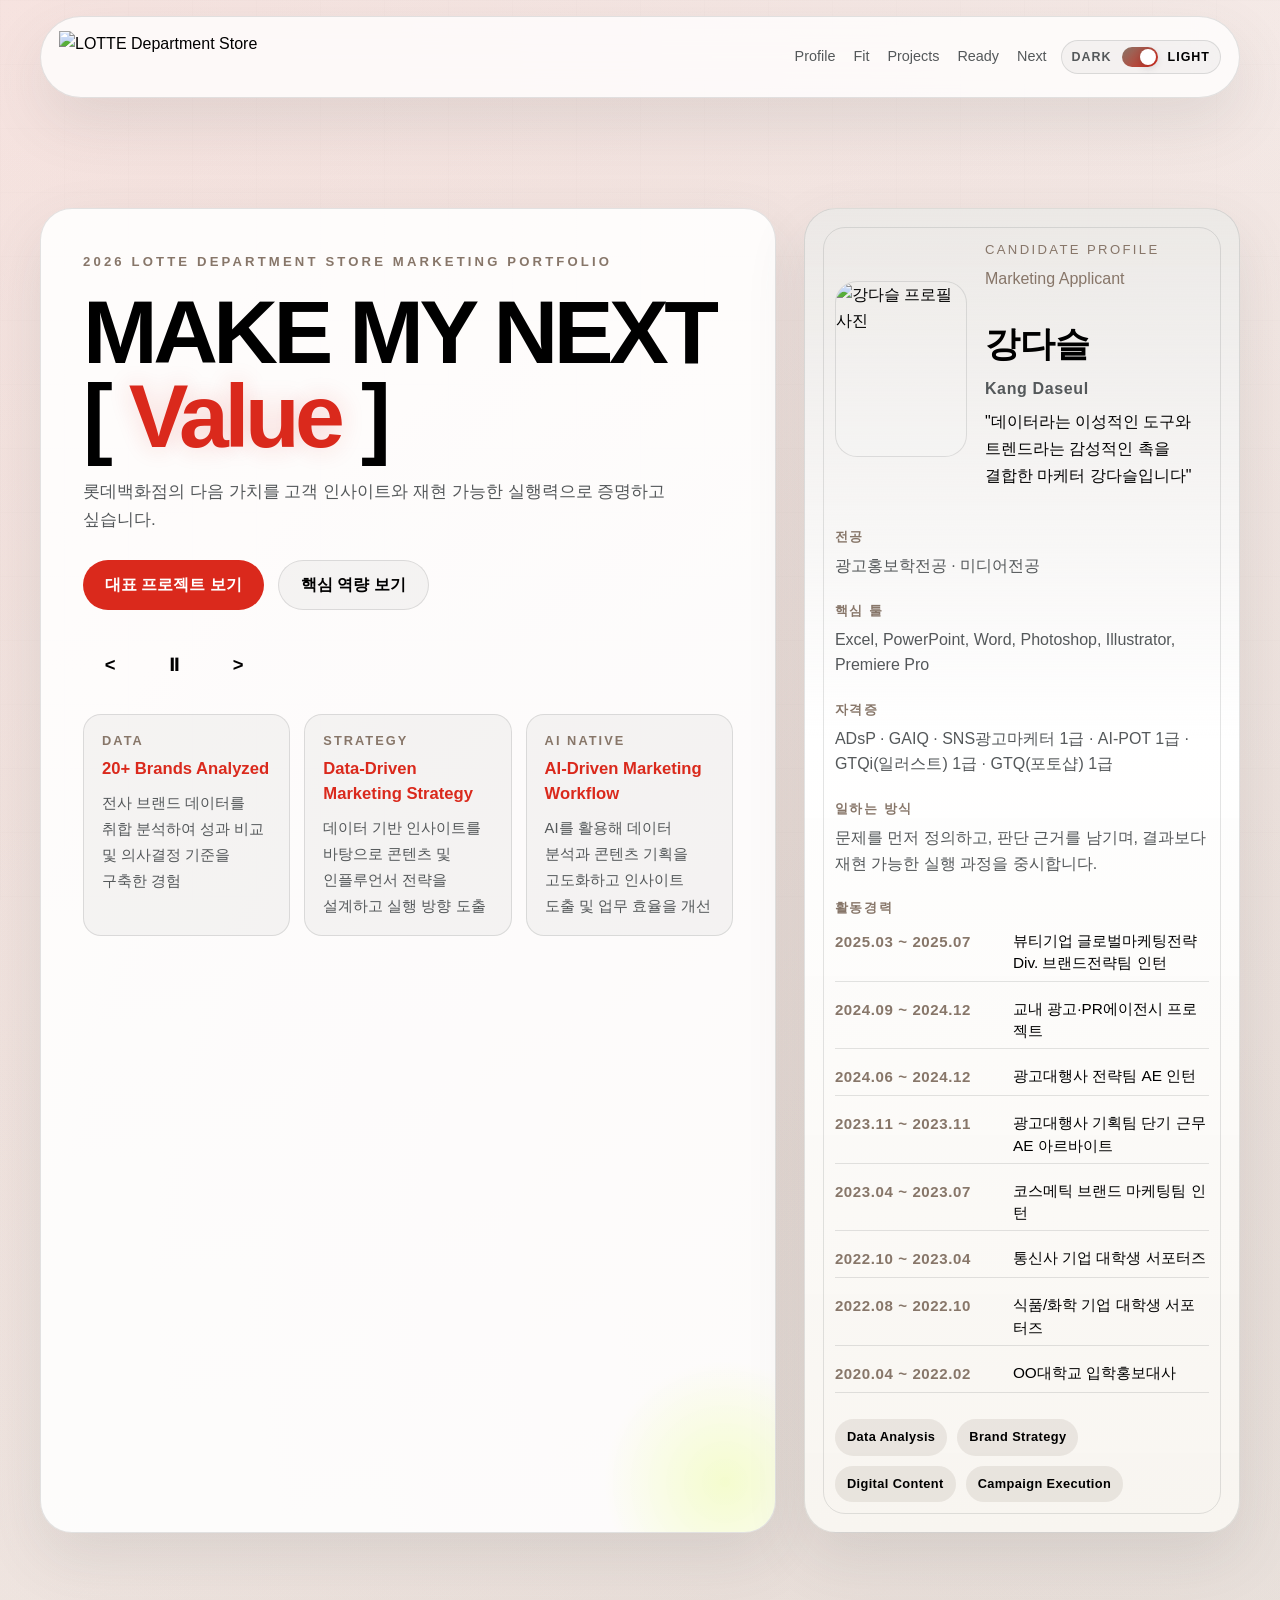
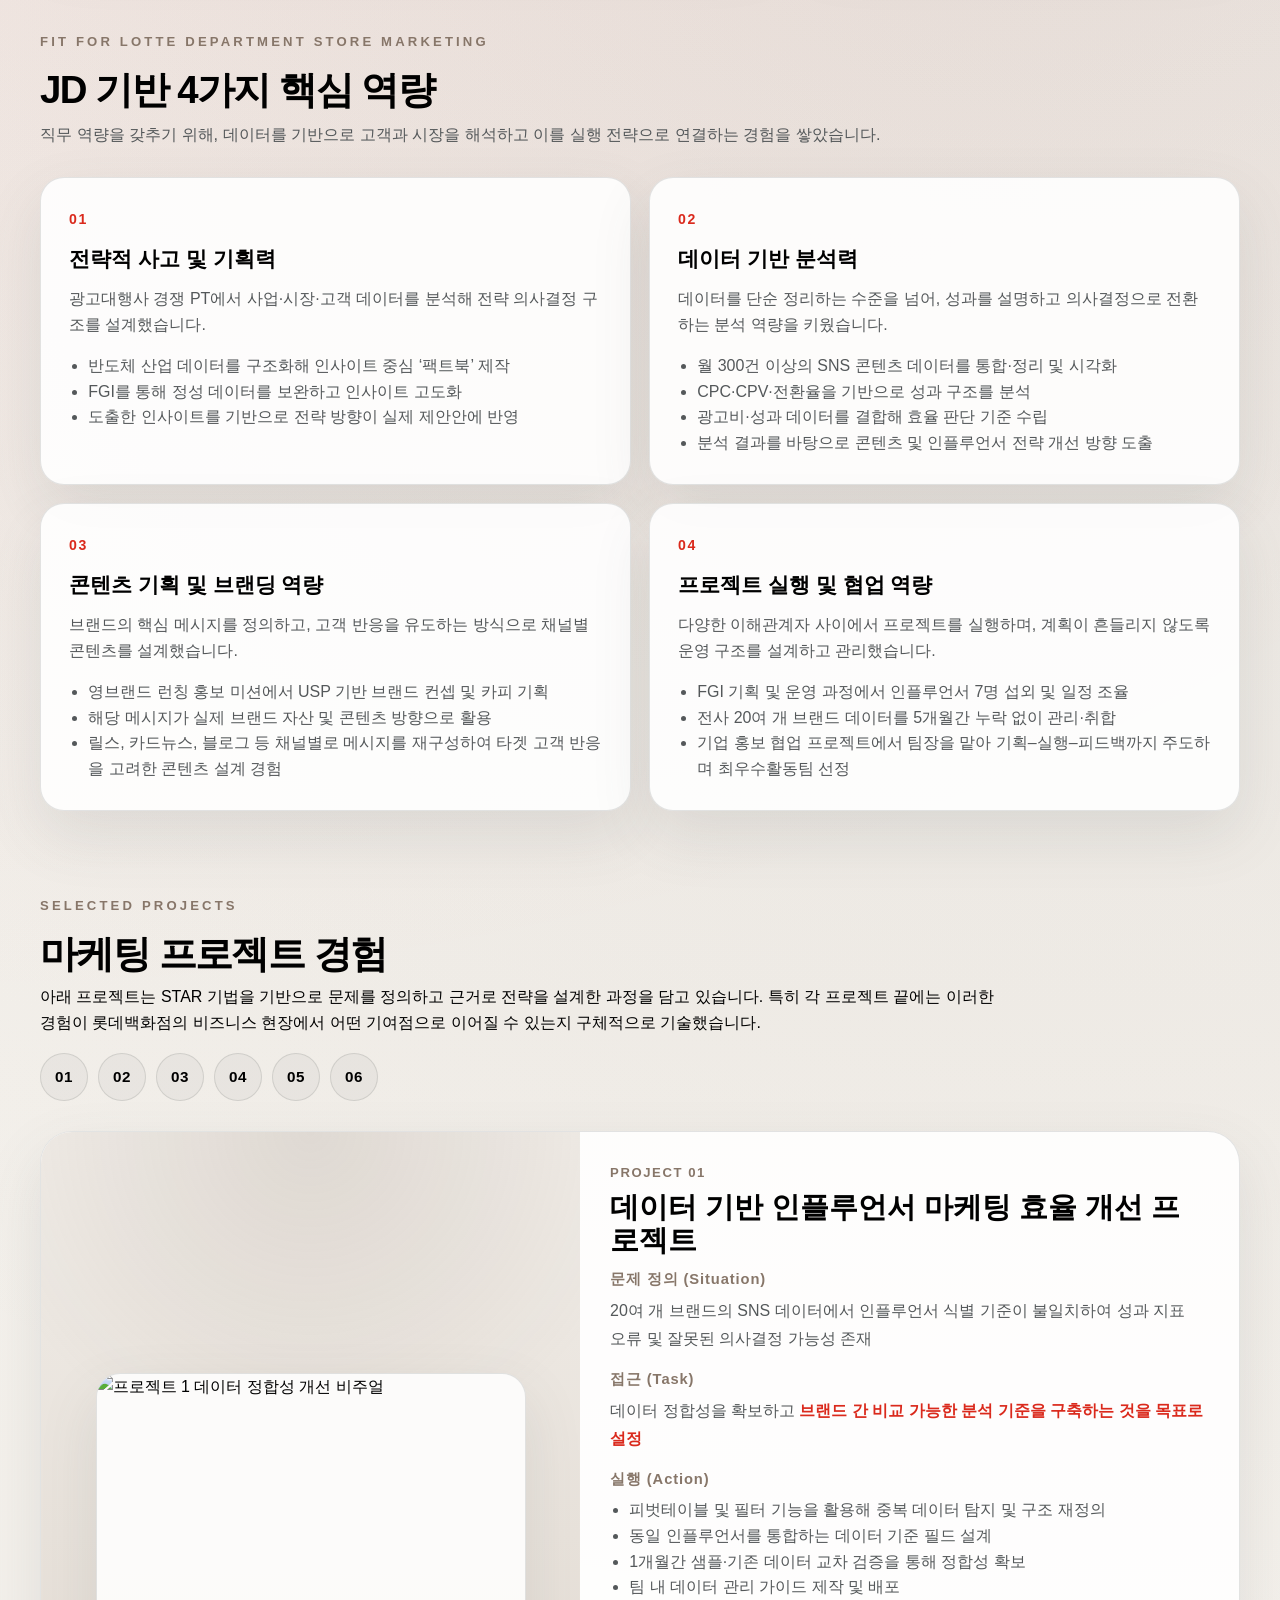
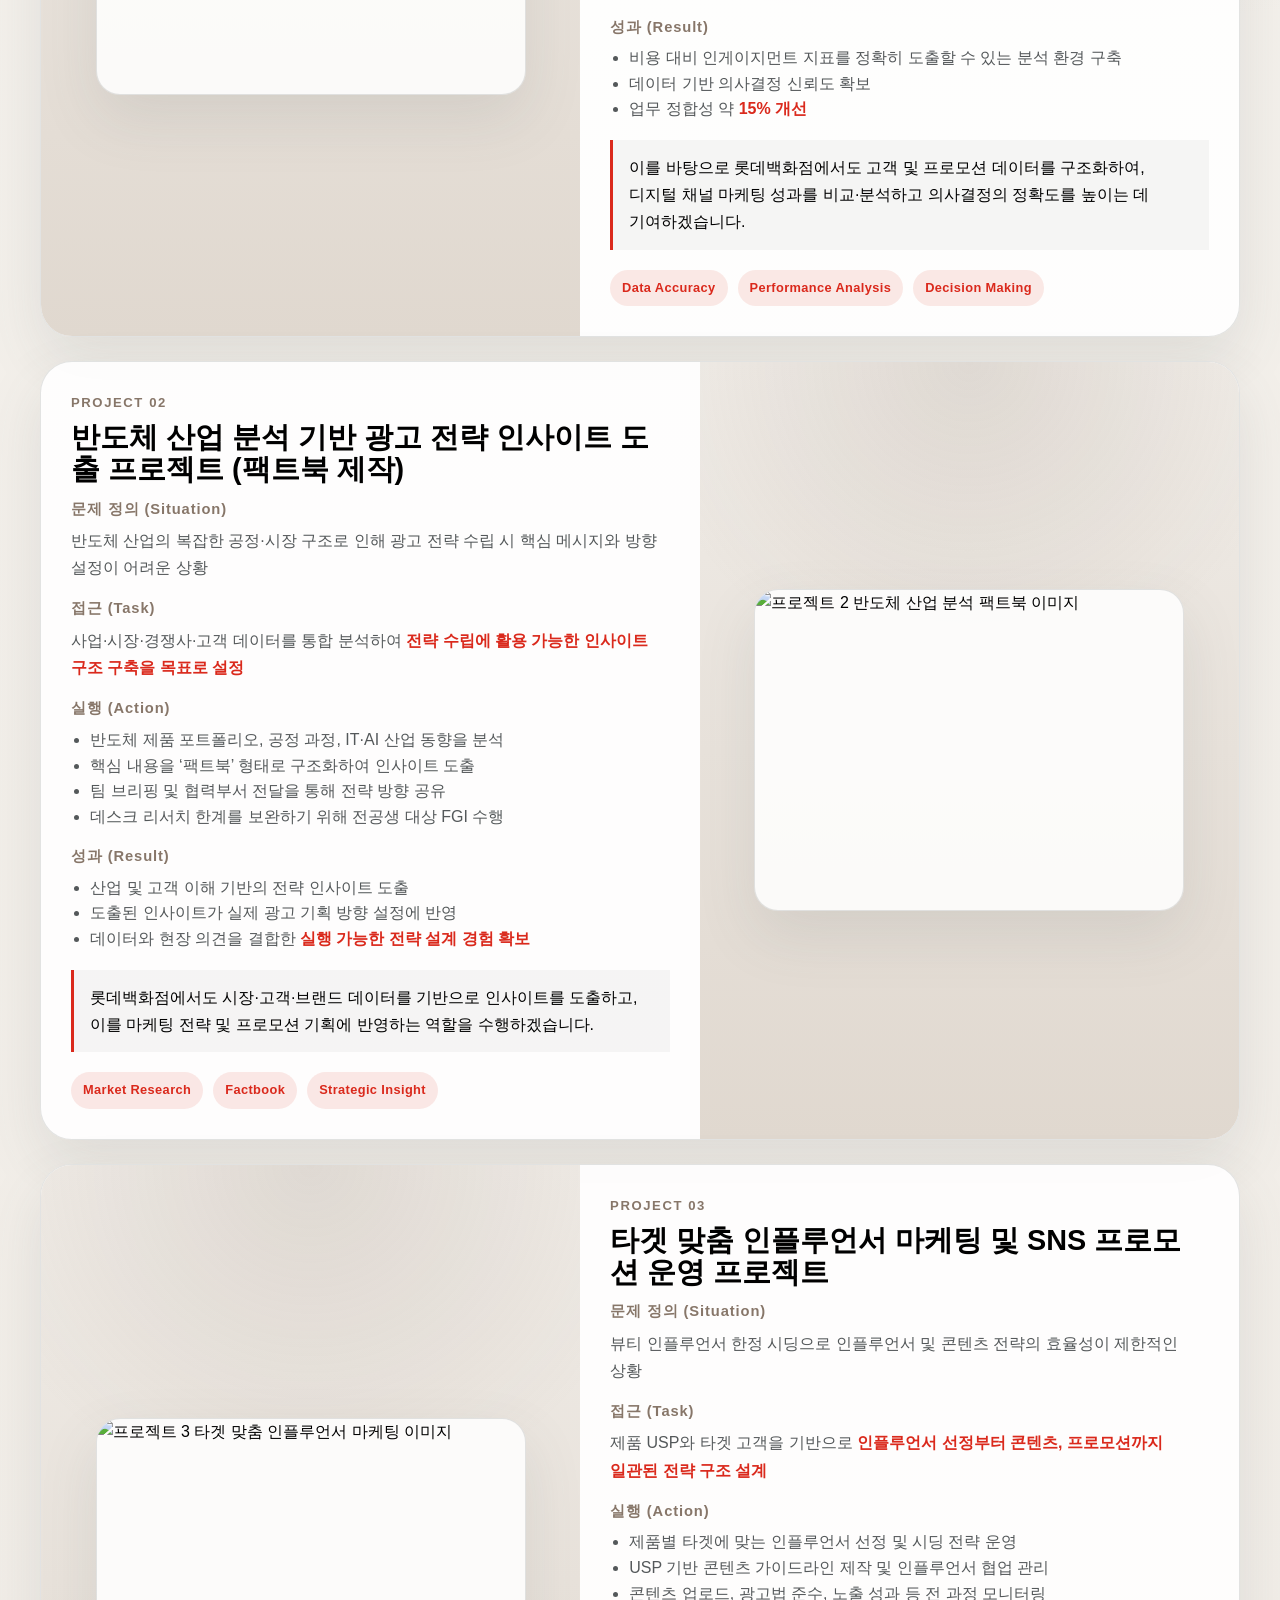
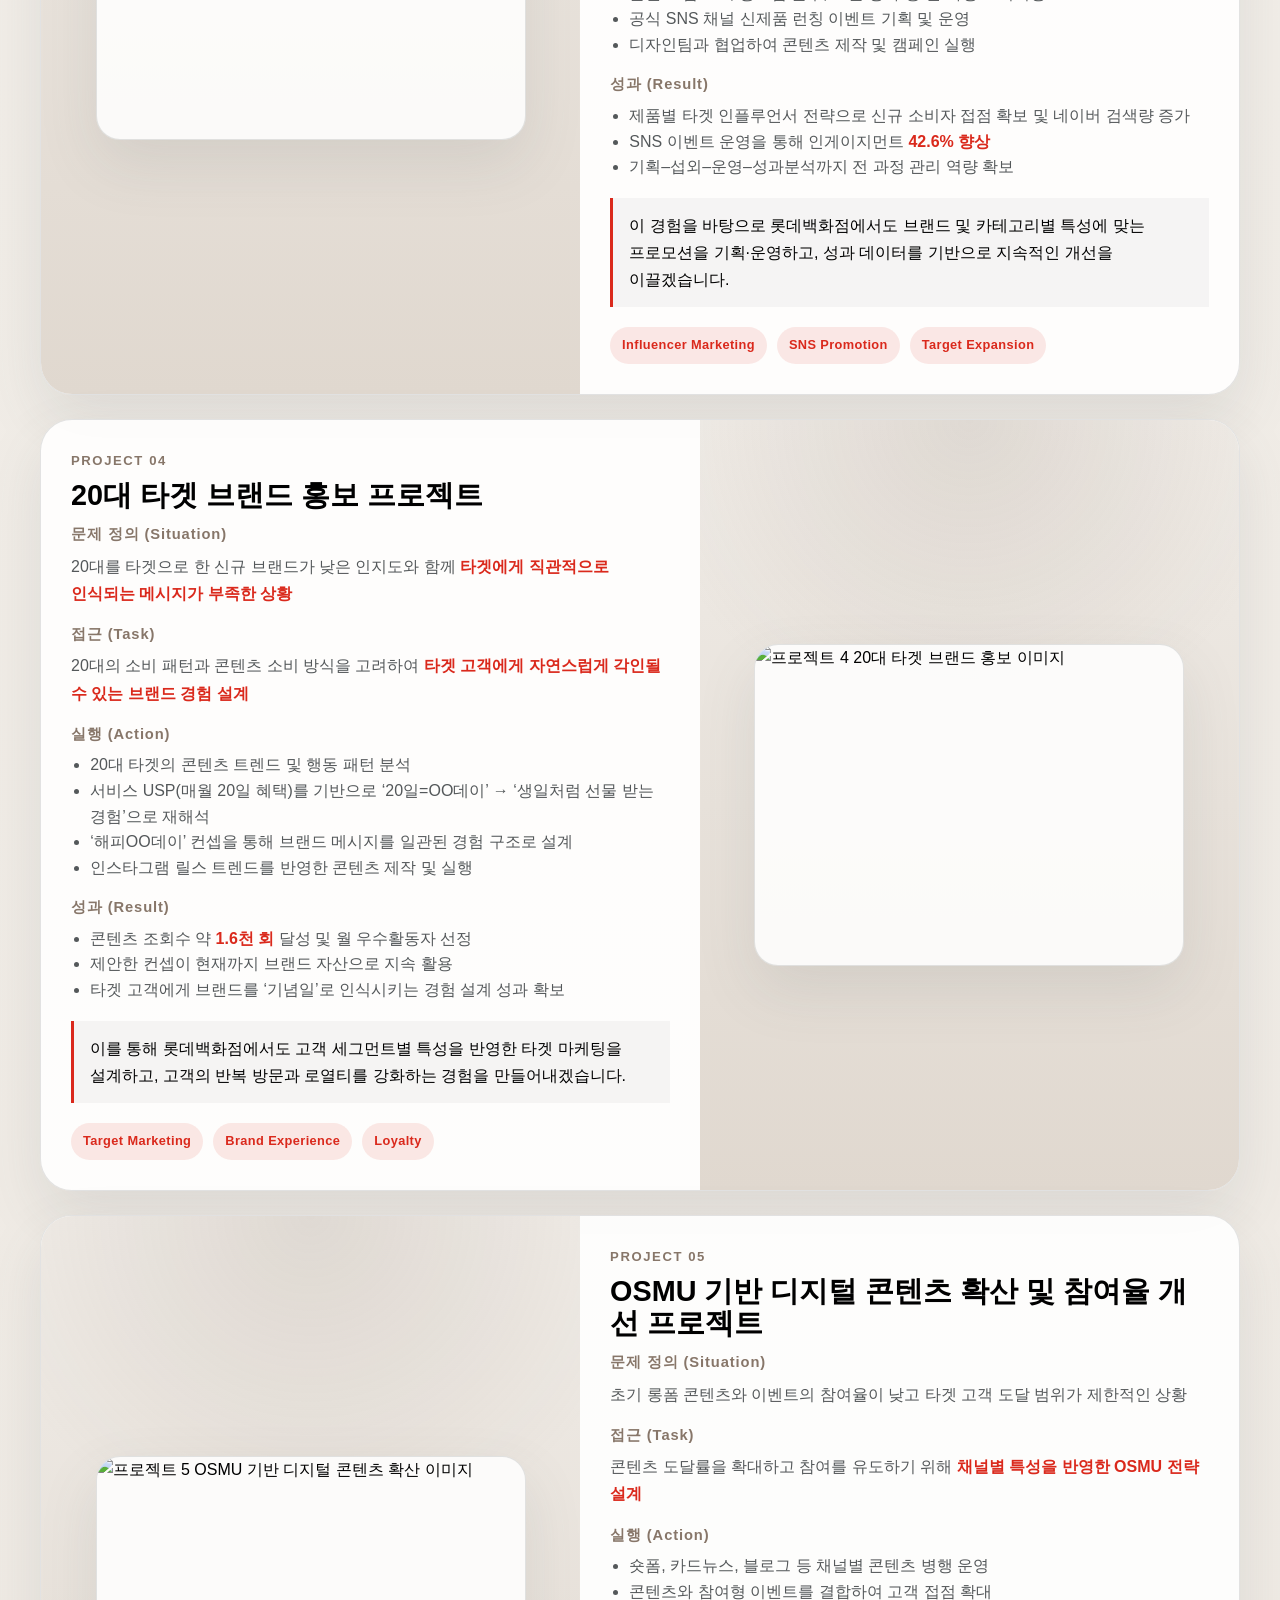
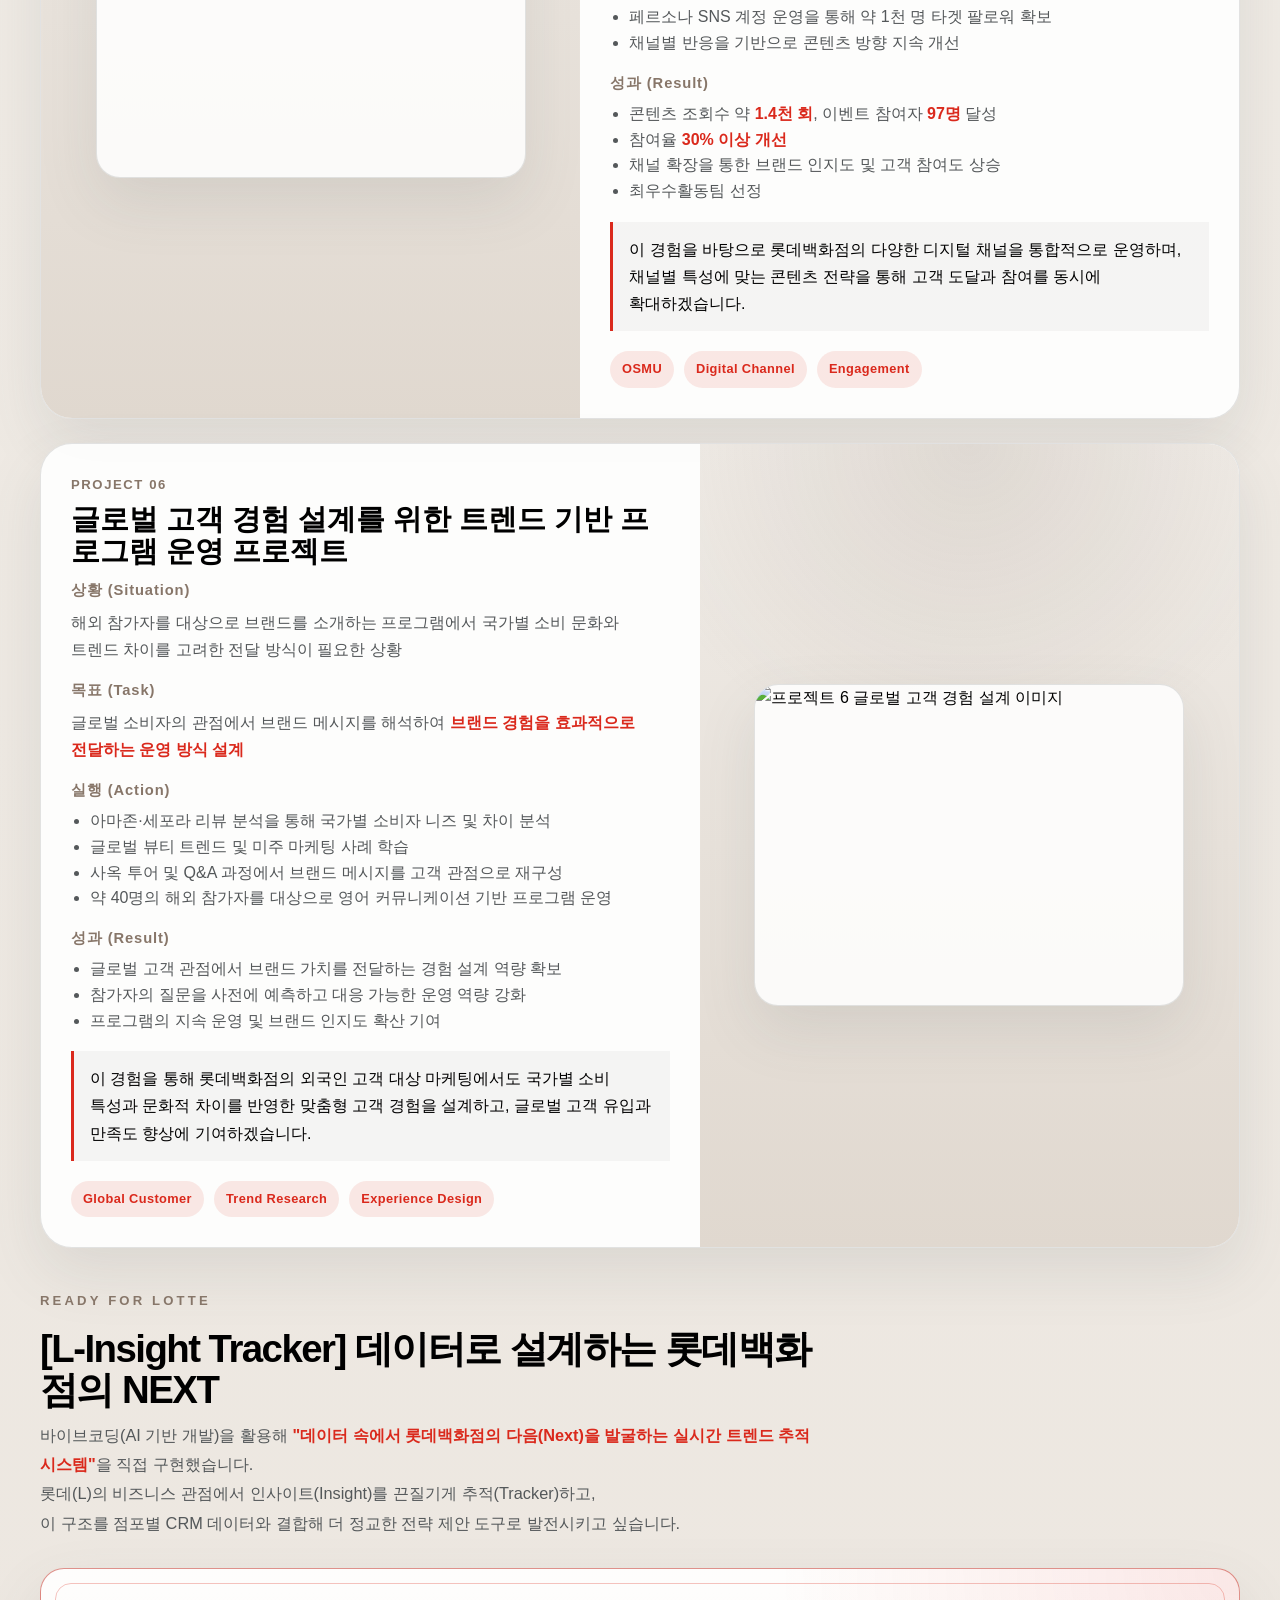
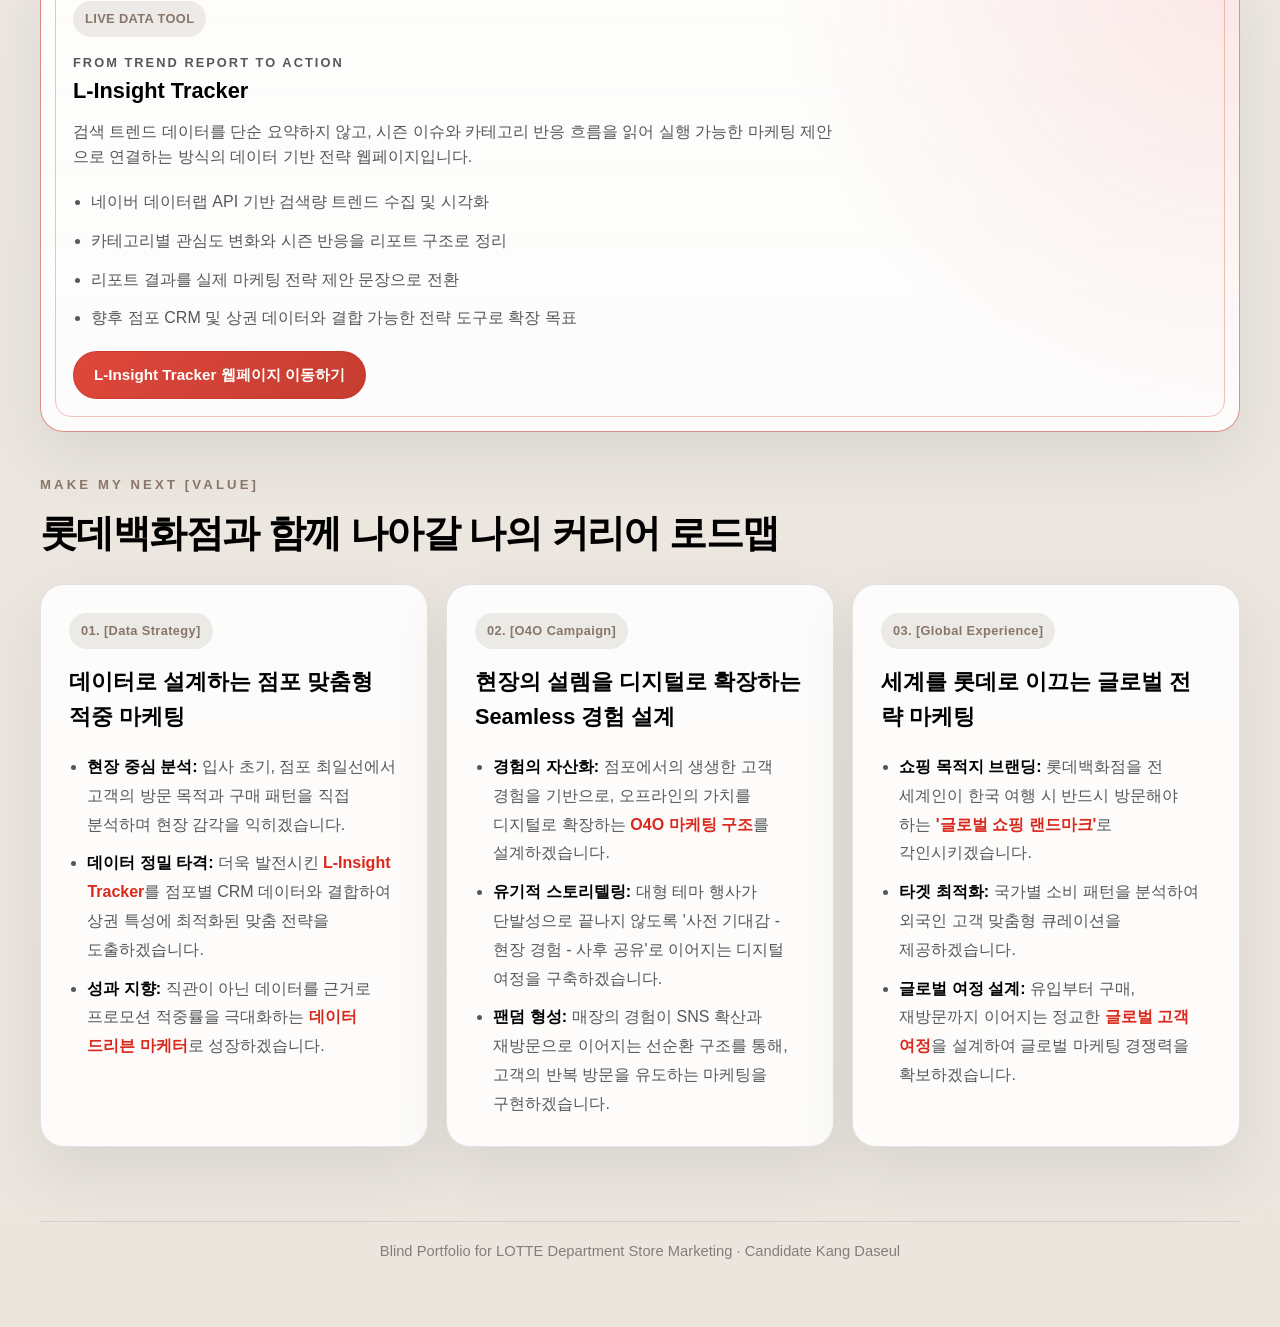
==== index.html @ 0a466628 "Add files via upload" ====
<!DOCTYPE html>
<html lang="ko">
<head>
  <meta charset="UTF-8">
  <meta name="viewport" content="width=device-width, initial-scale=1.0">
  <meta
    name="description"
    content="롯데백화점 2026 상반기 마케팅 직무 지원자 강다슬의 블라인드 포트폴리오 웹사이트"
  >
  <title>강다슬 | LOTTE Department Store Marketing Portfolio</title>
  <link rel="stylesheet" href="./styles.css">
</head>
<body>
  <div class="page-shell" id="top">
    <header class="site-header">
      <a class="brand" href="#top" aria-label="맨 위로 이동">
        <img class="brand-logo" src="./assets/lotte-logo.png" alt="LOTTE Department Store">
      </a>
      <div class="header-tools">
        <nav class="site-nav" aria-label="주요 섹션">
          <a href="#profile">Profile</a>
          <a href="#fit">Fit</a>
          <a href="#projects">Projects</a>
          <a href="#tracker">Ready</a>
          <a href="#next">Next</a>
        </nav>
        <button
          class="theme-toggle"
          id="themeToggle"
          type="button"
          aria-label="라이트 모드로 전환"
          aria-pressed="false"
        >
          <span class="theme-toggle-track">
            <span class="theme-toggle-label theme-toggle-label-dark">Dark</span>
            <span class="theme-toggle-thumb" aria-hidden="true"></span>
            <span class="theme-toggle-label theme-toggle-label-light">Light</span>
          </span>
        </button>
      </div>
    </header>

    <main>
      <section class="hero section">
        <div class="hero-copy" data-reveal="up">
          <p class="eyebrow">2026 LOTTE DEPARTMENT STORE MARKETING PORTFOLIO</p>
          <h1>
            MAKE MY NEXT
            <span class="hero-bracket">[</span>
            <span class="hero-word" id="heroWord">Insight</span>
            <span class="hero-bracket">]</span>
          </h1>
          <p class="hero-subtitle" id="heroSubtitle">
            특정 고객의 반응을 바꾸기 위해 문제를 정의하고, 근거를 모아 전략과 실행으로 연결해온 마케터 강다슬입니다.
          </p>
          <div class="hero-actions">
            <a class="button button-primary" href="#projects">대표 프로젝트 보기</a>
            <a class="button button-secondary" href="#fit">핵심 역량 보기</a>
          </div>
          <div class="hero-controls" aria-label="메인 키워드 컨트롤">
            <button class="hero-control" id="heroPrev" type="button" aria-label="이전 키워드 보기">&lt;</button>
            <button class="hero-control" id="heroPause" type="button" aria-label="자동 넘김 멈추기" aria-pressed="false">⏸</button>
            <button class="hero-control" id="heroNext" type="button" aria-label="다음 키워드 보기">&gt;</button>
          </div>
          <div class="metric-strip">
            <article class="metric-card">
              <p class="metric-kicker">DATA</p>
              <strong>20+ Brands Analyzed</strong>
              <span>전사 브랜드 데이터를 취합 분석하여 성과 비교 및 의사결정 기준을 구축한 경험</span>
            </article>
            <article class="metric-card">
              <p class="metric-kicker">STRATEGY</p>
              <strong>Data-Driven Marketing Strategy</strong>
              <span>데이터 기반 인사이트를 바탕으로 콘텐츠 및 인플루언서 전략을 설계하고 실행 방향 도출</span>
            </article>
            <article class="metric-card">
              <p class="metric-kicker">AI NATIVE</p>
              <strong>AI-Driven Marketing Workflow</strong>
              <span>AI를 활용해 데이터 분석과 콘텐츠 기획을 고도화하고 인사이트 도출 및 업무 효율을 개선</span>
            </article>
          </div>
        </div>

        <aside class="profile-panel" id="profile" data-reveal="left">
          <div class="profile-card">
            <div class="profile-hero">
              <div class="profile-avatar">
                <img src="./assets/profile/profile-photo.jpg" alt="강다슬 프로필 사진">
              </div>
              <div class="profile-intro">
                <p class="profile-label">Candidate Profile</p>
                <p class="profile-role">Marketing Applicant</p>
                <h2>강다슬</h2>
                <p class="profile-name-en">Kang Daseul</p>
                <p class="profile-greeting">"데이터라는 이성적인 도구와 트렌드라는 감성적인 촉을 결합한 마케터 강다슬입니다"</p>
              </div>
            </div>

            <div class="profile-block">
              <span class="profile-key">전공</span>
              <p>광고홍보학전공 · 미디어전공</p>
            </div>

            <div class="profile-block">
              <span class="profile-key">핵심 툴</span>
              <p>Excel, PowerPoint, Word, Photoshop, Illustrator, Premiere Pro</p>
            </div>

            <div class="profile-block">
              <span class="profile-key">자격증</span>
              <p>ADsP · GAIQ · SNS광고마케터 1급 · AI-POT 1급 · GTQi(일러스트) 1급 · GTQ(포토샵) 1급</p>
            </div>

            <div class="profile-block">
              <span class="profile-key">일하는 방식</span>
              <p>문제를 먼저 정의하고, 판단 근거를 남기며, 결과보다 재현 가능한 실행 과정을 중시합니다.</p>
            </div>

            <div class="profile-block">
              <span class="profile-key">활동경력</span>
              <div class="profile-timeline">
                <article class="profile-timeline-item">
                  <span class="profile-timeline-date">2025.03 ~ 2025.07</span>
                  <p>뷰티기업 글로벌마케팅전략 Div. 브랜드전략팀 인턴</p>
                </article>
                <article class="profile-timeline-item">
                  <span class="profile-timeline-date">2024.09 ~ 2024.12</span>
                  <p>교내 광고·PR에이전시 프로젝트</p>
                </article>
                <article class="profile-timeline-item">
                  <span class="profile-timeline-date">2024.06 ~ 2024.12</span>
                  <p>광고대행사 전략팀 AE 인턴</p>
                </article>
                <article class="profile-timeline-item">
                  <span class="profile-timeline-date">2023.11 ~ 2023.11</span>
                  <p>광고대행사 기획팀 단기 근무 AE 아르바이트</p>
                </article>
                <article class="profile-timeline-item">
                  <span class="profile-timeline-date">2023.04 ~ 2023.07</span>
                  <p>코스메틱 브랜드 마케팅팀 인턴</p>
                </article>
                <article class="profile-timeline-item">
                  <span class="profile-timeline-date">2022.10 ~ 2023.04</span>
                  <p>통신사 기업 대학생 서포터즈</p>
                </article>
                <article class="profile-timeline-item">
                  <span class="profile-timeline-date">2022.08 ~ 2022.10</span>
                  <p>식품/화학 기업 대학생 서포터즈</p>
                </article>
                <article class="profile-timeline-item">
                  <span class="profile-timeline-date">2020.04 ~ 2022.02</span>
                  <p>OO대학교 입학홍보대사</p>
                </article>
              </div>
            </div>

            <div class="profile-stack">
              <span>Data Analysis</span>
              <span>Brand Strategy</span>
              <span>Digital Content</span>
              <span>Campaign Execution</span>
            </div>
          </div>
        </aside>
      </section>

      <section class="section section-fit" id="fit">
        <div class="section-heading" data-reveal="up">
          <p class="eyebrow">FIT FOR LOTTE DEPARTMENT STORE MARKETING</p>
          <h2>JD 기반 4가지 핵심 역량</h2>
          <p>
            직무 역량을 갖추기 위해, 데이터를 기반으로 고객과 시장을 해석하고 이를 실행 전략으로 연결하는
            경험을 쌓았습니다.
          </p>
        </div>

        <div class="fit-grid">
          <article class="fit-card" data-reveal="up">
            <span class="fit-index">01</span>
            <h3>전략적 사고 및 기획력</h3>
            <p>
              광고대행사 경쟁 PT에서 사업·시장·고객 데이터를 분석해 전략 의사결정 구조를 설계했습니다.
            </p>
            <ul>
              <li>반도체 산업 데이터를 구조화해 인사이트 중심 ‘팩트북’ 제작</li>
              <li>FGI를 통해 정성 데이터를 보완하고 인사이트 고도화</li>
              <li>도출한 인사이트를 기반으로 전략 방향이 실제 제안안에 반영</li>
            </ul>
          </article>

          <article class="fit-card" data-reveal="up">
            <span class="fit-index">02</span>
            <h3>데이터 기반 분석력</h3>
            <p>
              데이터를 단순 정리하는 수준을 넘어, 성과를 설명하고 의사결정으로 전환하는 분석 역량을 키웠습니다.
            </p>
            <ul>
              <li>월 300건 이상의 SNS 콘텐츠 데이터를 통합·정리 및 시각화</li>
              <li>CPC·CPV·전환율을 기반으로 성과 구조를 분석</li>
              <li>광고비·성과 데이터를 결합해 효율 판단 기준 수립</li>
              <li>분석 결과를 바탕으로 콘텐츠 및 인플루언서 전략 개선 방향 도출</li>
            </ul>
          </article>

          <article class="fit-card" data-reveal="up">
            <span class="fit-index">03</span>
            <h3>콘텐츠 기획 및 브랜딩 역량</h3>
            <p>
              브랜드의 핵심 메시지를 정의하고, 고객 반응을 유도하는 방식으로 채널별 콘텐츠를 설계했습니다.
            </p>
            <ul>
              <li>영브랜드 런칭 홍보 미션에서 USP 기반 브랜드 컨셉 및 카피 기획</li>
              <li>해당 메시지가 실제 브랜드 자산 및 콘텐츠 방향으로 활용</li>
              <li>릴스, 카드뉴스, 블로그 등 채널별로 메시지를 재구성하여 타겟 고객 반응을 고려한 콘텐츠 설계 경험</li>
            </ul>
          </article>

          <article class="fit-card" data-reveal="up">
            <span class="fit-index">04</span>
            <h3>프로젝트 실행 및 협업 역량</h3>
            <p>
              다양한 이해관계자 사이에서 프로젝트를 실행하며, 계획이 흔들리지 않도록 운영 구조를 설계하고 관리했습니다.
            </p>
            <ul>
              <li>FGI 기획 및 운영 과정에서 인플루언서 7명 섭외 및 일정 조율</li>
              <li>전사 20여 개 브랜드 데이터를 5개월간 누락 없이 관리·취합</li>
              <li>기업 홍보 협업 프로젝트에서 팀장을 맡아 기획–실행–피드백까지 주도하며 최우수활동팀 선정</li>
            </ul>
          </article>
        </div>
      </section>

      <section class="section section-projects" id="projects">
        <div class="section-heading" data-reveal="up">
          <p class="eyebrow">SELECTED PROJECTS</p>
          <h2>마케팅 프로젝트 경험</h2>
          <p>
            아래 프로젝트는 STAR 기법을 기반으로 문제를 정의하고 근거로 전략을 설계한 과정을 담고 있습니다.
            특히 각 프로젝트 끝에는 이러한 경험이 롯데백화점의 비즈니스 현장에서 어떤 기여점으로 이어질 수 있는지 구체적으로 기술했습니다.
          </p>
          <div class="project-jump" aria-label="프로젝트 바로가기">
            <a href="#project-01">01</a>
            <a href="#project-02">02</a>
            <a href="#project-03">03</a>
            <a href="#project-04">04</a>
            <a href="#project-05">05</a>
            <a href="#project-06">06</a>
          </div>
        </div>

        <div class="project-list">
          <article class="project-card" id="project-01" data-reveal="up">
            <div class="project-visual">
              <div class="project-frame project-frame-image">
                <img class="project-image" src="./assets/projects/project1-dashboard.svg" alt="프로젝트 1 데이터 정합성 개선 비주얼">
              </div>
            </div>
            <div class="project-body">
              <p class="project-meta">PROJECT 01</p>
              <h3>데이터 기반 인플루언서 마케팅 효율 개선 프로젝트</h3>
              <div class="project-block">
                <p class="project-block-title">문제 정의 (Situation)</p>
                <p class="project-block-copy">20여 개 브랜드의 SNS 데이터에서 인플루언서 식별 기준이 불일치하여 성과 지표 오류 및 잘못된 의사결정 가능성 존재</p>
              </div>
              <div class="project-block">
                <p class="project-block-title">접근 (Task)</p>
                <p class="project-block-copy">데이터 정합성을 확보하고 <strong class="project-emphasis">브랜드 간 비교 가능한 분석 기준을 구축하는 것을 목표로 설정</strong></p>
              </div>
              <div class="project-block">
                <p class="project-block-title">실행 (Action)</p>
                <ul class="project-points">
                  <li>피벗테이블 및 필터 기능을 활용해 중복 데이터 탐지 및 구조 재정의</li>
                  <li>동일 인플루언서를 통합하는 데이터 기준 필드 설계</li>
                  <li>1개월간 샘플·기존 데이터 교차 검증을 통해 정합성 확보</li>
                  <li>팀 내 데이터 관리 가이드 제작 및 배포</li>
                </ul>
              </div>
              <div class="project-block">
                <p class="project-block-title">성과 (Result)</p>
                <ul class="project-points">
                  <li>비용 대비 인게이지먼트 지표를 정확히 도출할 수 있는 분석 환경 구축</li>
                  <li>데이터 기반 의사결정 신뢰도 확보</li>
                  <li>업무 정합성 약 <strong class="project-emphasis">15% 개선</strong></li>
                </ul>
              </div>
              <p class="project-fit-note">이를 바탕으로 롯데백화점에서도 고객 및 프로모션 데이터를 구조화하여, 디지털 채널 마케팅 성과를 비교·분석하고 의사결정의 정확도를 높이는 데 기여하겠습니다.</p>
              <div class="project-tags">
                <span>Data Accuracy</span>
                <span>Performance Analysis</span>
                <span>Decision Making</span>
              </div>
            </div>
          </article>

          <article class="project-card project-card-reverse" id="project-02" data-reveal="up">
            <div class="project-visual">
              <div class="project-frame project-frame-image">
                <img class="project-image" src="./assets/projects/project2.jpg" alt="프로젝트 2 반도체 산업 분석 팩트북 이미지">
              </div>
            </div>
            <div class="project-body">
              <p class="project-meta">PROJECT 02</p>
              <h3>반도체 산업 분석 기반 광고 전략 인사이트 도출 프로젝트 (팩트북 제작)</h3>
              <div class="project-block">
                <p class="project-block-title">문제 정의 (Situation)</p>
                <p class="project-block-copy">반도체 산업의 복잡한 공정·시장 구조로 인해 광고 전략 수립 시 핵심 메시지와 방향 설정이 어려운 상황</p>
              </div>
              <div class="project-block">
                <p class="project-block-title">접근 (Task)</p>
                <p class="project-block-copy">사업·시장·경쟁사·고객 데이터를 통합 분석하여 <strong class="project-emphasis">전략 수립에 활용 가능한 인사이트 구조 구축을 목표로 설정</strong></p>
              </div>
              <div class="project-block">
                <p class="project-block-title">실행 (Action)</p>
                <ul class="project-points">
                  <li>반도체 제품 포트폴리오, 공정 과정, IT·AI 산업 동향을 분석</li>
                  <li>핵심 내용을 ‘팩트북’ 형태로 구조화하여 인사이트 도출</li>
                  <li>팀 브리핑 및 협력부서 전달을 통해 전략 방향 공유</li>
                  <li>데스크 리서치 한계를 보완하기 위해 전공생 대상 FGI 수행</li>
                </ul>
              </div>
              <div class="project-block">
                <p class="project-block-title">성과 (Result)</p>
                <ul class="project-points">
                  <li>산업 및 고객 이해 기반의 전략 인사이트 도출</li>
                  <li>도출된 인사이트가 실제 광고 기획 방향 설정에 반영</li>
                  <li>데이터와 현장 의견을 결합한 <strong class="project-emphasis">실행 가능한 전략 설계 경험 확보</strong></li>
                </ul>
              </div>
              <p class="project-fit-note">롯데백화점에서도 시장·고객·브랜드 데이터를 기반으로 인사이트를 도출하고, 이를 마케팅 전략 및 프로모션 기획에 반영하는 역할을 수행하겠습니다.</p>
              <div class="project-tags">
                <span>Market Research</span>
                <span>Factbook</span>
                <span>Strategic Insight</span>
              </div>
            </div>
          </article>

          <article class="project-card" id="project-03" data-reveal="up">
            <div class="project-visual">
              <div class="project-frame project-frame-image">
                <img class="project-image" src="./assets/projects/project3.jpg" alt="프로젝트 3 타겟 맞춤 인플루언서 마케팅 이미지">
              </div>
            </div>
            <div class="project-body">
              <p class="project-meta">PROJECT 03</p>
              <h3>타겟 맞춤 인플루언서 마케팅 및 SNS 프로모션 운영 프로젝트</h3>
              <div class="project-block">
                <p class="project-block-title">문제 정의 (Situation)</p>
                <p class="project-block-copy">뷰티 인플루언서 한정 시딩으로 인플루언서 및 콘텐츠 전략의 효율성이 제한적인 상황</p>
              </div>
              <div class="project-block">
                <p class="project-block-title">접근 (Task)</p>
                <p class="project-block-copy">제품 USP와 타겟 고객을 기반으로 <strong class="project-emphasis">인플루언서 선정부터 콘텐츠, 프로모션까지 일관된 전략 구조 설계</strong></p>
              </div>
              <div class="project-block">
                <p class="project-block-title">실행 (Action)</p>
                <ul class="project-points">
                  <li>제품별 타겟에 맞는 인플루언서 선정 및 시딩 전략 운영</li>
                  <li>USP 기반 콘텐츠 가이드라인 제작 및 인플루언서 협업 관리</li>
                  <li>콘텐츠 업로드, 광고법 준수, 노출 성과 등 전 과정 모니터링</li>
                  <li>공식 SNS 채널 신제품 런칭 이벤트 기획 및 운영</li>
                  <li>디자인팀과 협업하여 콘텐츠 제작 및 캠페인 실행</li>
                </ul>
              </div>
              <div class="project-block">
                <p class="project-block-title">성과 (Result)</p>
                <ul class="project-points">
                  <li>제품별 타겟 인플루언서 전략으로 신규 소비자 접점 확보 및 네이버 검색량 증가</li>
                  <li>SNS 이벤트 운영을 통해 인게이지먼트 <strong class="project-emphasis">42.6% 향상</strong></li>
                  <li>기획–섭외–운영–성과분석까지 전 과정 관리 역량 확보</li>
                </ul>
              </div>
              <p class="project-fit-note">이 경험을 바탕으로 롯데백화점에서도 브랜드 및 카테고리별 특성에 맞는 프로모션을 기획·운영하고, 성과 데이터를 기반으로 지속적인 개선을 이끌겠습니다.</p>
              <div class="project-tags">
                <span>Influencer Marketing</span>
                <span>SNS Promotion</span>
                <span>Target Expansion</span>
              </div>
            </div>
          </article>

          <article class="project-card project-card-reverse" id="project-04" data-reveal="up">
            <div class="project-visual">
              <div class="project-frame project-frame-image">
                <img class="project-image" src="./assets/projects/project4.jpg" alt="프로젝트 4 20대 타겟 브랜드 홍보 이미지">
              </div>
            </div>
            <div class="project-body">
              <p class="project-meta">PROJECT 04</p>
              <h3>20대 타겟 브랜드 홍보 프로젝트</h3>
              <div class="project-block">
                <p class="project-block-title">문제 정의 (Situation)</p>
                <p class="project-block-copy">20대를 타겟으로 한 신규 브랜드가 낮은 인지도와 함께 <strong class="project-emphasis">타겟에게 직관적으로 인식되는 메시지가 부족한 상황</strong></p>
              </div>
              <div class="project-block">
                <p class="project-block-title">접근 (Task)</p>
                <p class="project-block-copy">20대의 소비 패턴과 콘텐츠 소비 방식을 고려하여 <strong class="project-emphasis">타겟 고객에게 자연스럽게 각인될 수 있는 브랜드 경험 설계</strong></p>
              </div>
              <div class="project-block">
                <p class="project-block-title">실행 (Action)</p>
                <ul class="project-points">
                  <li>20대 타겟의 콘텐츠 트렌드 및 행동 패턴 분석</li>
                  <li>서비스 USP(매월 20일 혜택)를 기반으로 ‘20일=OO데이’ → ‘생일처럼 선물 받는 경험’으로 재해석</li>
                  <li>‘해피OO데이’ 컨셉을 통해 브랜드 메시지를 일관된 경험 구조로 설계</li>
                  <li>인스타그램 릴스 트렌드를 반영한 콘텐츠 제작 및 실행</li>
                </ul>
              </div>
              <div class="project-block">
                <p class="project-block-title">성과 (Result)</p>
                <ul class="project-points">
                  <li>콘텐츠 조회수 약 <strong class="project-emphasis">1.6천 회</strong> 달성 및 월 우수활동자 선정</li>
                  <li>제안한 컨셉이 현재까지 브랜드 자산으로 지속 활용</li>
                  <li>타겟 고객에게 브랜드를 ‘기념일’로 인식시키는 경험 설계 성과 확보</li>
                </ul>
              </div>
              <p class="project-fit-note">이를 통해 롯데백화점에서도 고객 세그먼트별 특성을 반영한 타겟 마케팅을 설계하고, 고객의 반복 방문과 로열티를 강화하는 경험을 만들어내겠습니다.</p>
              <div class="project-tags">
                <span>Target Marketing</span>
                <span>Brand Experience</span>
                <span>Loyalty</span>
              </div>
            </div>
          </article>

          <article class="project-card" id="project-05" data-reveal="up">
            <div class="project-visual">
              <div class="project-frame project-frame-image">
                <img class="project-image" src="./assets/projects/project5.jpg" alt="프로젝트 5 OSMU 기반 디지털 콘텐츠 확산 이미지">
              </div>
            </div>
            <div class="project-body">
              <p class="project-meta">PROJECT 05</p>
              <h3>OSMU 기반 디지털 콘텐츠 확산 및 참여율 개선 프로젝트</h3>
              <div class="project-block">
                <p class="project-block-title">문제 정의 (Situation)</p>
                <p class="project-block-copy">초기 롱폼 콘텐츠와 이벤트의 참여율이 낮고 타겟 고객 도달 범위가 제한적인 상황</p>
              </div>
              <div class="project-block">
                <p class="project-block-title">접근 (Task)</p>
                <p class="project-block-copy">콘텐츠 도달률을 확대하고 참여를 유도하기 위해 <strong class="project-emphasis">채널별 특성을 반영한 OSMU 전략 설계</strong></p>
              </div>
              <div class="project-block">
                <p class="project-block-title">실행 (Action)</p>
                <ul class="project-points">
                  <li>숏폼, 카드뉴스, 블로그 등 채널별 콘텐츠 병행 운영</li>
                  <li>콘텐츠와 참여형 이벤트를 결합하여 고객 접점 확대</li>
                  <li>페르소나 SNS 계정 운영을 통해 약 1천 명 타겟 팔로워 확보</li>
                  <li>채널별 반응을 기반으로 콘텐츠 방향 지속 개선</li>
                </ul>
              </div>
              <div class="project-block">
                <p class="project-block-title">성과 (Result)</p>
                <ul class="project-points">
                  <li>콘텐츠 조회수 약 <strong class="project-emphasis">1.4천 회</strong>, 이벤트 참여자 <strong class="project-emphasis">97명</strong> 달성</li>
                  <li>참여율 <strong class="project-emphasis">30% 이상 개선</strong></li>
                  <li>채널 확장을 통한 브랜드 인지도 및 고객 참여도 상승</li>
                  <li>최우수활동팀 선정</li>
                </ul>
              </div>
              <p class="project-fit-note">이 경험을 바탕으로 롯데백화점의 다양한 디지털 채널을 통합적으로 운영하며, 채널별 특성에 맞는 콘텐츠 전략을 통해 고객 도달과 참여를 동시에 확대하겠습니다.</p>
              <div class="project-tags">
                <span>OSMU</span>
                <span>Digital Channel</span>
                <span>Engagement</span>
              </div>
            </div>
          </article>

          <article class="project-card project-card-reverse" id="project-06" data-reveal="up">
            <div class="project-visual">
              <div class="project-frame project-frame-image">
                <img class="project-image" src="./assets/projects/project6.jpg" alt="프로젝트 6 글로벌 고객 경험 설계 이미지">
              </div>
            </div>
            <div class="project-body">
              <p class="project-meta">PROJECT 06</p>
              <h3>글로벌 고객 경험 설계를 위한 트렌드 기반 프로그램 운영 프로젝트</h3>
              <div class="project-block">
                <p class="project-block-title">상황 (Situation)</p>
                <p class="project-block-copy">해외 참가자를 대상으로 브랜드를 소개하는 프로그램에서 국가별 소비 문화와 트렌드 차이를 고려한 전달 방식이 필요한 상황</p>
              </div>
              <div class="project-block">
                <p class="project-block-title">목표 (Task)</p>
                <p class="project-block-copy">글로벌 소비자의 관점에서 브랜드 메시지를 해석하여 <strong class="project-emphasis">브랜드 경험을 효과적으로 전달하는 운영 방식 설계</strong></p>
              </div>
              <div class="project-block">
                <p class="project-block-title">실행 (Action)</p>
                <ul class="project-points">
                  <li>아마존·세포라 리뷰 분석을 통해 국가별 소비자 니즈 및 차이 분석</li>
                  <li>글로벌 뷰티 트렌드 및 미주 마케팅 사례 학습</li>
                  <li>사옥 투어 및 Q&amp;A 과정에서 브랜드 메시지를 고객 관점으로 재구성</li>
                  <li>약 40명의 해외 참가자를 대상으로 영어 커뮤니케이션 기반 프로그램 운영</li>
                </ul>
              </div>
              <div class="project-block">
                <p class="project-block-title">성과 (Result)</p>
                <ul class="project-points">
                  <li>글로벌 고객 관점에서 브랜드 가치를 전달하는 경험 설계 역량 확보</li>
                  <li>참가자의 질문을 사전에 예측하고 대응 가능한 운영 역량 강화</li>
                  <li>프로그램의 지속 운영 및 브랜드 인지도 확산 기여</li>
                </ul>
              </div>
              <p class="project-fit-note">이 경험을 통해 롯데백화점의 외국인 고객 대상 마케팅에서도 국가별 소비 특성과 문화적 차이를 반영한 맞춤형 고객 경험을 설계하고, 글로벌 고객 유입과 만족도 향상에 기여하겠습니다.</p>
              <div class="project-tags">
                <span>Global Customer</span>
                <span>Trend Research</span>
                <span>Experience Design</span>
              </div>
            </div>
          </article>
        </div>
      </section>

      <section class="section section-tracker" id="tracker">
        <div class="section-heading" data-reveal="up">
          <p class="eyebrow">READY FOR LOTTE</p>
          <h2>[L-Insight Tracker] 데이터로 설계하는 롯데백화점의 NEXT</h2>
          <p class="tracker-description">
            바이브코딩(AI 기반 개발)을 활용해 <strong class="project-emphasis">"데이터 속에서 롯데백화점의 다음(Next)을 발굴하는 실시간 트렌드 추적 시스템"</strong>을 직접 구현했습니다.<br>
            롯데(L)의 비즈니스 관점에서 인사이트(Insight)를 끈질기게 추적(Tracker)하고,<br>
            이 구조를 점포별 CRM 데이터와 결합해 더 정교한 전략 제안 도구로 발전시키고 싶습니다.
          </p>
        </div>

        <article class="tracker-panel next-card next-card-featured" data-reveal="up">
          <div class="tracker-copy">
            <span class="next-label">LIVE DATA TOOL</span>
            <p class="next-kicker">FROM TREND REPORT TO ACTION</p>
            <h3>L-Insight Tracker</h3>
            <p>
              검색 트렌드 데이터를 단순 요약하지 않고, 시즌 이슈와 카테고리 반응 흐름을 읽어 실행 가능한
              마케팅 제안으로 연결하는 방식의 데이터 기반 전략 웹페이지입니다.
            </p>
            <ul class="tracker-points">
              <li>네이버 데이터랩 API 기반 검색량 트렌드 수집 및 시각화</li>
              <li>카테고리별 관심도 변화와 시즌 반응을 리포트 구조로 정리</li>
              <li>리포트 결과를 실제 마케팅 전략 제안 문장으로 전환</li>
              <li>향후 점포 CRM 및 상권 데이터와 결합 가능한 전략 도구로 확장 목표</li>
            </ul>
            <a
              class="next-link"
              href="https://trendspark-lotte-insights.lovable.app/"
              target="_blank"
              rel="noreferrer"
            >
              L-Insight Tracker 웹페이지 이동하기
            </a>
          </div>
        </article>
      </section>

      <section class="section section-next" id="next">
        <div class="section-heading" data-reveal="up">
          <p class="eyebrow">MAKE MY NEXT [VALUE]</p>
          <h2>롯데백화점과 함께 나아갈 나의 커리어 로드맵</h2>
        </div>

        <div class="next-grid">
          <article class="next-card" data-reveal="up">
            <span class="next-label">01. [Data Strategy]</span>
            <h3>데이터로 설계하는 점포 맞춤형 적중 마케팅</h3>
            <ul class="next-points">
              <li><strong class="next-point-lead">현장 중심 분석:</strong> 입사 초기, 점포 최일선에서 고객의 방문 목적과 구매 패턴을 직접 분석하며 현장 감각을 익히겠습니다.</li>
              <li><strong class="next-point-lead">데이터 정밀 타격:</strong> 더욱 발전시킨 <strong class="project-emphasis">L-Insight Tracker</strong>를 점포별 CRM 데이터와 결합하여 상권 특성에 최적화된 맞춤 전략을 도출하겠습니다.</li>
              <li><strong class="next-point-lead">성과 지향:</strong> 직관이 아닌 데이터를 근거로 프로모션 적중률을 극대화하는 <strong class="project-emphasis">데이터 드리븐 마케터</strong>로 성장하겠습니다.</li>
            </ul>
          </article>

          <article class="next-card" data-reveal="up">
            <span class="next-label">02. [O4O Campaign]</span>
            <h3>현장의 설렘을 디지털로 확장하는 Seamless 경험 설계</h3>
            <ul class="next-points">
              <li><strong class="next-point-lead">경험의 자산화:</strong> 점포에서의 생생한 고객 경험을 기반으로, 오프라인의 가치를 디지털로 확장하는 <strong class="project-emphasis">O4O 마케팅 구조</strong>를 설계하겠습니다.</li>
              <li><strong class="next-point-lead">유기적 스토리텔링:</strong> 대형 테마 행사가 단발성으로 끝나지 않도록 '사전 기대감 - 현장 경험 - 사후 공유'로 이어지는 디지털 여정을 구축하겠습니다.</li>
              <li><strong class="next-point-lead">팬덤 형성:</strong> 매장의 경험이 SNS 확산과 재방문으로 이어지는 선순환 구조를 통해, 고객의 반복 방문을 유도하는 마케팅을 구현하겠습니다.</li>
            </ul>
          </article>

          <article class="next-card" data-reveal="up">
            <span class="next-label">03. [Global Experience]</span>
            <h3>세계를 롯데로 이끄는 글로벌 전략 마케팅</h3>
            <ul class="next-points">
              <li><strong class="next-point-lead">쇼핑 목적지 브랜딩:</strong> 롯데백화점을 전 세계인이 한국 여행 시 반드시 방문해야 하는 <strong class="project-emphasis">'글로벌 쇼핑 랜드마크'</strong>로 각인시키겠습니다.</li>
              <li><strong class="next-point-lead">타겟 최적화:</strong> 국가별 소비 패턴을 분석하여 외국인 고객 맞춤형 큐레이션을 제공하겠습니다.</li>
              <li><strong class="next-point-lead">글로벌 여정 설계:</strong> 유입부터 구매, 재방문까지 이어지는 정교한 <strong class="project-emphasis">글로벌 고객 여정</strong>을 설계하여 글로벌 마케팅 경쟁력을 확보하겠습니다.</li>
            </ul>
          </article>
        </div>
      </section>
    </main>

    <footer class="site-footer">
      <p>Blind Portfolio for LOTTE Department Store Marketing · Candidate Kang Daseul</p>
    </footer>
  </div>

  <div class="image-modal" id="imageModal" aria-hidden="true">
    <div class="image-modal-backdrop" data-modal-close></div>
    <div class="image-modal-dialog" role="dialog" aria-modal="true" aria-label="프로젝트 이미지 크게 보기">
      <button class="image-modal-close" id="imageModalClose" type="button" aria-label="이미지 닫기">X</button>
      <img class="image-modal-content" id="imageModalContent" alt="">
    </div>
  </div>

  <script src="./script.js"></script>
</body>
</html>
---- styles.css ----
:root {
  --bg: #030303;
  --bg-grad-1: rgba(173, 155, 124, 0.16);
  --bg-grad-2: rgba(215, 255, 47, 0.12);
  --bg-base-top: #020202;
  --bg-base-mid: #070707;
  --bg-base-bottom: #050505;
  --surface: rgba(16, 16, 16, 0.84);
  --surface-strong: rgba(24, 24, 24, 0.96);
  --surface-soft: rgba(255, 255, 255, 0.05);
  --header-bg: rgba(8, 8, 8, 0.72);
  --line: rgba(255, 255, 255, 0.12);
  --text: #f6f2eb;
  --muted: #c4bcaf;
  --dim: #847c70;
  --grid-line: rgba(255, 255, 255, 0.028);
  --visual-top: #0f0f0f;
  --visual-bottom: #060606;
  --lime: #d7ff2f;
  --lime-soft: rgba(215, 255, 47, 0.16);
  --accent-glow: rgba(215, 255, 47, 0.22);
  --accent-contrast: #0a0a0a;
  --gold: #ad9b7c;
  --gold-soft: rgba(173, 155, 124, 0.18);
  --danger: #ff7657;
  --max-width: 1200px;
  --shadow: 0 30px 80px rgba(0, 0, 0, 0.38);
  --radius-xl: 32px;
  --radius-lg: 24px;
  --radius-md: 18px;
  --radius-sm: 12px;
}

[data-theme="light"] {
  --bg: #f7f4ef;
  --bg-grad-1: rgba(218, 41, 28, 0.1);
  --bg-grad-2: rgba(135, 118, 105, 0.16);
  --bg-base-top: #fcfbf9;
  --bg-base-mid: #f4f1ec;
  --bg-base-bottom: #ebe5de;
  --surface: rgba(255, 255, 255, 0.88);
  --surface-strong: rgba(255, 255, 255, 0.96);
  --surface-soft: rgba(84, 88, 90, 0.05);
  --header-bg: rgba(255, 255, 255, 0.78);
  --line: rgba(84, 88, 90, 0.16);
  --text: #000000;
  --muted: #54585a;
  --dim: #877c7b;
  --grid-line: rgba(84, 88, 90, 0.05);
  --visual-top: #f0ece7;
  --visual-bottom: #e0d8cf;
  --lime: #da291c;
  --lime-soft: rgba(218, 41, 28, 0.1);
  --accent-glow: rgba(218, 41, 28, 0.18);
  --accent-contrast: #ffffff;
  --gold: #877669;
  --gold-soft: rgba(135, 118, 105, 0.14);
  --shadow: 0 24px 60px rgba(84, 88, 90, 0.12);
}

* {
  box-sizing: border-box;
}

html {
  scroll-behavior: smooth;
}

body {
  margin: 0;
  color: var(--text);
  background:
    radial-gradient(circle at top left, var(--bg-grad-1), transparent 28%),
    radial-gradient(circle at 82% 14%, var(--bg-grad-2), transparent 24%),
    linear-gradient(180deg, var(--bg-base-top) 0%, var(--bg-base-mid) 28%, var(--bg-base-bottom) 100%);
  font-family: "Bahnschrift", "Aptos", "Segoe UI", sans-serif;
  line-height: 1.6;
  transition:
    background 220ms ease,
    color 220ms ease;
}

body::before {
  position: fixed;
  inset: 0;
  z-index: -1;
  background-image:
    linear-gradient(var(--grid-line) 1px, transparent 1px),
    linear-gradient(90deg, var(--grid-line) 1px, transparent 1px);
  background-size: 64px 64px;
  content: "";
  opacity: 0.18;
  pointer-events: none;
}

img {
  display: block;
  width: 100%;
}

a {
  color: inherit;
  text-decoration: none;
}

p,
ul,
h1,
h2,
h3 {
  margin-top: 0;
}

ul {
  margin-bottom: 0;
  padding-left: 1.2rem;
}

.page-shell {
  width: min(100%, 1600px);
  margin: 0 auto;
  padding: 0 24px 48px;
}

.site-header {
  position: sticky;
  top: 16px;
  z-index: 10;
  display: flex;
  align-items: center;
  justify-content: space-between;
  gap: 24px;
  width: min(100%, var(--max-width));
  margin: 16px auto 0;
  padding: 14px 18px;
  border: 1px solid var(--line);
  border-radius: 999px;
  background: var(--header-bg);
  backdrop-filter: blur(20px);
  box-shadow: var(--shadow);
}

.header-tools {
  display: inline-flex;
  align-items: center;
  gap: 14px;
}

.brand {
  display: inline-flex;
  align-items: center;
  gap: 16px;
}

.brand-logo {
  display: block;
  width: auto;
  height: 52px;
}

.site-nav {
  display: inline-flex;
  gap: 18px;
  font-size: 0.9rem;
  color: var(--muted);
}

.theme-toggle {
  padding: 0;
  border: 0;
  background: transparent;
  color: var(--text);
  cursor: pointer;
}

.theme-toggle-track {
  display: inline-flex;
  align-items: center;
  gap: 10px;
  min-width: 132px;
  padding: 6px 10px;
  border: 1px solid var(--line);
  border-radius: 999px;
  background: var(--surface-soft);
  transition:
    background 220ms ease,
    border-color 220ms ease;
}

.theme-toggle-label {
  color: var(--muted);
  font-size: 0.78rem;
  font-weight: 700;
  letter-spacing: 0.08em;
  text-transform: uppercase;
}

.theme-toggle-thumb {
  position: relative;
  width: 36px;
  height: 20px;
  border-radius: 999px;
  flex: 0 0 auto;
  background: linear-gradient(135deg, var(--gold), var(--lime));
}

.theme-toggle-thumb::after {
  position: absolute;
  top: 2px;
  left: 2px;
  width: 16px;
  height: 16px;
  border-radius: 50%;
  background: #fff;
  box-shadow: 0 2px 8px rgba(0, 0, 0, 0.2);
  content: "";
  transition: transform 180ms ease;
}

[data-theme="light"] .theme-toggle-thumb::after {
  transform: translateX(16px);
}

[data-theme="light"] .theme-toggle-label-light,
[data-theme="dark"] .theme-toggle-label-dark {
  color: var(--text);
}

.site-nav a {
  transition: color 180ms ease;
}

.site-nav a:hover,
.site-nav a:focus-visible {
  color: var(--lime);
}

.section {
  width: min(100%, var(--max-width));
  margin: 0 auto;
}

.hero {
  display: grid;
  grid-template-columns: minmax(0, 1.35fr) minmax(300px, 0.8fr);
  gap: 28px;
  align-items: stretch;
  min-height: calc(100vh - 110px);
  padding: 110px 0 56px;
}

.hero-copy,
.profile-card,
.fit-card,
.project-card,
.timeline-item,
.next-card {
  border: 1px solid var(--line);
  background: var(--surface);
  box-shadow: var(--shadow);
  transition:
    background 220ms ease,
    border-color 220ms ease,
    box-shadow 220ms ease;
}

.hero-copy {
  position: relative;
  overflow: hidden;
  padding: 42px;
  border-radius: var(--radius-xl);
}

.hero-copy::after {
  position: absolute;
  inset: auto -80px -80px auto;
  width: 260px;
  height: 260px;
  border-radius: 50%;
  background: radial-gradient(circle, rgba(215, 255, 47, 0.22) 0%, transparent 66%);
  content: "";
}

.eyebrow {
  margin-bottom: 18px;
  color: var(--gold);
  font-size: 0.82rem;
  font-weight: 700;
  letter-spacing: 0.24em;
}

.hero h1 {
  margin-bottom: 20px;
  font-size: clamp(3rem, 7vw, 6.6rem);
  line-height: 0.94;
  letter-spacing: -0.05em;
}

.hero-bracket {
  color: #fff;
  opacity: 0.88;
}

[data-theme="light"] .hero-bracket {
  color: #000;
  opacity: 1;
}

.hero-word {
  color: var(--lime);
  text-shadow: 0 0 24px var(--accent-glow);
}

.hero-subtitle {
  max-width: 720px;
  margin-bottom: 26px;
  color: var(--muted);
  font-size: 1.08rem;
  word-break: keep-all;
}

.hero-actions {
  display: flex;
  flex-wrap: wrap;
  gap: 14px;
  margin-bottom: 34px;
}

.hero-controls {
  display: flex;
  flex-wrap: wrap;
  gap: 10px;
  margin-bottom: 28px;
}

.hero-control {
  min-width: 54px;
  min-height: 42px;
  padding: 0 10px;
  border: 0;
  border-radius: 999px;
  background: transparent;
  color: #fff;
  font-size: 1.15rem;
  font-weight: 800;
  cursor: pointer;
  transition:
    transform 180ms ease,
    opacity 180ms ease,
    color 180ms ease;
}

.hero-control:hover,
.hero-control:focus-visible {
  transform: translateY(-2px);
  opacity: 0.72;
  outline: none;
}

.hero-control.is-paused {
  color: #fff;
}

[data-theme="light"] .hero-control,
[data-theme="light"] .hero-control.is-paused {
  color: #000;
}

.button {
  display: inline-flex;
  align-items: center;
  justify-content: center;
  min-height: 50px;
  padding: 0 22px;
  border-radius: 999px;
  font-weight: 700;
  transition:
    transform 180ms ease,
    border-color 180ms ease,
    background-color 180ms ease;
}

.button:hover,
.button:focus-visible {
  transform: translateY(-2px);
}

.button-primary {
  background: var(--lime);
  color: var(--accent-contrast);
}

.button-secondary {
  border: 1px solid var(--line);
  background: var(--surface-soft);
  color: var(--text);
}

.metric-strip {
  display: grid;
  grid-template-columns: repeat(3, minmax(0, 1fr));
  gap: 14px;
}

.metric-card {
  padding: 16px 18px;
  border: 1px solid var(--line);
  border-radius: var(--radius-md);
  background: var(--surface-soft);
}

.metric-kicker {
  margin-bottom: 6px;
  color: var(--gold);
  font-size: 0.8rem;
  font-weight: 800;
  letter-spacing: 0.16em;
}

.metric-card strong {
  display: block;
  margin-bottom: 8px;
  color: var(--lime);
  font-size: 1.04rem;
  line-height: 1.5;
  word-break: keep-all;
}

.metric-card span {
  color: var(--muted);
  font-size: 0.92rem;
  line-height: 1.7;
  word-break: keep-all;
}

.profile-panel {
  display: flex;
}

.profile-card {
  position: relative;
  width: 100%;
  padding: 30px;
  border-radius: var(--radius-xl);
  background:
    linear-gradient(180deg, rgba(173, 155, 124, 0.12) 0%, rgba(10, 10, 10, 0.9) 100%),
    var(--surface-strong);
}

[data-theme="light"] .profile-card {
  background:
    linear-gradient(180deg, rgba(135, 118, 105, 0.16) 0%, rgba(255, 255, 255, 0.98) 40%, rgba(248, 245, 240, 1) 100%),
    var(--surface-strong);
}

.profile-card::before {
  position: absolute;
  inset: 18px;
  border: 1px solid var(--line);
  border-radius: calc(var(--radius-xl) - 10px);
  content: "";
  pointer-events: none;
}

.profile-label,
.profile-role,
.profile-key {
  color: var(--gold);
}

.profile-name-en {
  margin-bottom: 6px;
  color: var(--muted);
  font-size: 1rem;
  font-weight: 600;
  letter-spacing: 0.04em;
}

.profile-greeting {
  margin-bottom: 10px;
  color: var(--text);
  font-size: 1rem;
  line-height: 1.7;
  word-break: keep-all;
}

.profile-hero {
  display: grid;
  grid-template-columns: 132px minmax(0, 1fr);
  gap: 18px;
  align-items: center;
  margin-bottom: 24px;
}

.profile-avatar {
  position: relative;
  overflow: hidden;
  aspect-ratio: 3 / 4;
  border: 1px solid var(--line);
  border-radius: 22px;
  background: rgba(255, 255, 255, 0.06);
}

.profile-avatar img {
  width: 100%;
  height: 100%;
  object-fit: cover;
}

.profile-label {
  margin-bottom: 6px;
  font-size: 0.82rem;
  letter-spacing: 0.18em;
  text-transform: uppercase;
}

.profile-card h2 {
  margin-bottom: 4px;
  font-size: 2.2rem;
}

.profile-role {
  margin-bottom: 24px;
  font-size: 1rem;
}

.profile-block + .profile-block {
  margin-top: 18px;
}

.profile-key {
  display: inline-block;
  margin-bottom: 6px;
  font-size: 0.82rem;
  font-weight: 700;
  letter-spacing: 0.12em;
  text-transform: uppercase;
}

.profile-block p {
  margin-bottom: 0;
  color: var(--muted);
}

.profile-timeline {
  display: grid;
  gap: 10px;
}

.profile-timeline-item {
  display: grid;
  grid-template-columns: 164px minmax(0, 1fr);
  gap: 14px;
  padding: 6px 0;
  border-bottom: 1px solid var(--line);
}

.profile-timeline-date {
  color: var(--gold);
  font-size: 0.94rem;
  font-weight: 800;
  letter-spacing: 0.04em;
}

.profile-timeline-item p {
  color: var(--text);
  font-size: 0.96rem;
  line-height: 1.45;
}

.profile-stack {
  display: flex;
  flex-wrap: wrap;
  gap: 10px;
  margin-top: 26px;
}

.profile-stack span,
.project-tags span,
.next-label {
  padding: 8px 12px;
  border-radius: 999px;
  font-size: 0.8rem;
  font-weight: 700;
  letter-spacing: 0.03em;
}

.profile-stack span {
  background: var(--gold-soft);
  color: #f5ebdc;
}

[data-theme="light"] .profile-stack span {
  color: var(--text);
}

.section-heading {
  max-width: 780px;
  margin-bottom: 30px;
}

.section-heading h2 {
  margin-bottom: 10px;
  font-size: clamp(2rem, 3vw, 3.4rem);
  line-height: 1.06;
  letter-spacing: -0.04em;
}

.section-heading p:last-child {
  margin-bottom: 0;
  color: var(--muted);
  font-size: 1.02rem;
}

.section-fit .section-heading {
  max-width: 920px;
}

.section-fit .section-heading p {
  word-break: keep-all;
}

.section-projects .section-heading {
  max-width: 980px;
}

.section-projects .section-heading p {
  word-break: keep-all;
}

.section-fit,
.section-projects,
.section-timeline,
.section-next {
  padding: 42px 0;
}

.project-jump {
  display: flex;
  flex-wrap: wrap;
  gap: 10px;
  margin-top: 18px;
}

.project-jump a {
  display: inline-flex;
  align-items: center;
  justify-content: center;
  min-width: 48px;
  height: 48px;
  border: 1px solid var(--line);
  border-radius: 999px;
  background: var(--surface-soft);
  color: var(--text);
  font-size: 0.95rem;
  font-weight: 800;
  letter-spacing: 0.04em;
  transition:
    transform 180ms ease,
    border-color 180ms ease,
    background 180ms ease,
    color 180ms ease;
}

.project-jump a:hover,
.project-jump a:focus-visible {
  transform: translateY(-2px);
  border-color: var(--lime);
  background: var(--lime-soft);
  color: var(--lime);
}

.fit-grid {
  display: grid;
  grid-template-columns: repeat(2, minmax(0, 1fr));
  gap: 18px;
}

.fit-card {
  padding: 28px;
  border-radius: var(--radius-lg);
}

.fit-index {
  display: inline-flex;
  margin-bottom: 12px;
  color: var(--lime);
  font-size: 0.88rem;
  font-weight: 700;
  letter-spacing: 0.12em;
}

.fit-card h3 {
  margin-bottom: 10px;
  font-size: 1.32rem;
}

.fit-card p,
.fit-card li {
  color: var(--muted);
}

.project-list {
  display: flex;
  flex-direction: column;
  gap: 24px;
}

.project-card {
  display: grid;
  grid-template-columns: minmax(280px, 0.9fr) minmax(0, 1.1fr);
  overflow: hidden;
  border-radius: var(--radius-xl);
  scroll-margin-top: 120px;
}

.project-card-reverse {
  grid-template-columns: minmax(0, 1.1fr) minmax(280px, 0.9fr);
}

.project-card-reverse .project-visual {
  order: 2;
}

.project-card-reverse .project-body {
  order: 1;
}

.project-visual {
  display: flex;
  align-items: center;
  justify-content: center;
  min-height: 360px;
  padding: 28px;
  background:
    radial-gradient(circle at top, var(--bg-grad-2), transparent 40%),
    linear-gradient(180deg, var(--visual-top), var(--visual-bottom));
}

.project-frame {
  width: 100%;
  max-width: 380px;
  padding: 28px;
  border: 1px solid var(--line);
  border-radius: var(--radius-lg);
  background: color-mix(in srgb, var(--surface-strong) 88%, transparent);
  box-shadow: var(--shadow);
}

.project-frame-image {
  max-width: 430px;
  padding: 0;
  overflow: hidden;
}

.project-image {
  display: block;
  width: 100%;
  height: 100%;
  min-height: 320px;
  object-fit: cover;
  cursor: zoom-in;
}

.project-visual-title {
  margin-bottom: 18px;
  color: var(--gold);
  font-size: 0.82rem;
  font-weight: 700;
  letter-spacing: 0.2em;
}

.project-visual-list {
  margin: 0;
  padding-left: 1.1rem;
  color: var(--text);
}

.project-visual-list li + li {
  margin-top: 10px;
}

.project-body {
  padding: 30px;
}

.project-meta {
  margin-bottom: 8px;
  color: var(--gold);
  font-size: 0.82rem;
  font-weight: 700;
  letter-spacing: 0.12em;
}

.project-body h3 {
  margin-bottom: 12px;
  font-size: 1.8rem;
  line-height: 1.12;
}

.project-summary,
.project-points li {
  color: var(--muted);
}

.project-summary {
  margin-bottom: 18px;
  font-size: 1.04rem;
  line-height: 1.7;
  word-break: keep-all;
}

.project-block + .project-block {
  margin-top: 16px;
}

.project-block-title {
  margin-bottom: 6px;
  color: var(--gold);
  font-size: 0.92rem;
  font-weight: 800;
  letter-spacing: 0.06em;
}

.project-block-copy {
  margin-bottom: 0;
  color: var(--muted);
  line-height: 1.7;
  word-break: keep-all;
}

.project-points {
  margin-bottom: 0;
}

.project-tags {
  display: flex;
  flex-wrap: wrap;
  gap: 10px;
}

.project-emphasis {
  color: var(--lime);
  font-weight: 800;
}

.project-fit-note {
  margin: 18px 0 20px;
  padding: 14px 16px;
  border-left: 3px solid var(--lime);
  background: var(--surface-soft);
  color: var(--text);
  line-height: 1.7;
  word-break: keep-all;
}

.project-tags span {
  background: var(--lime-soft);
  color: var(--lime);
}

.timeline {
  display: grid;
  grid-template-columns: repeat(2, minmax(0, 1fr));
  gap: 18px;
}

.timeline-item {
  padding: 24px;
  border-radius: var(--radius-lg);
}

.timeline-date {
  display: inline-block;
  margin-bottom: 10px;
  color: var(--gold);
  font-size: 0.86rem;
  font-weight: 700;
  letter-spacing: 0.1em;
}

.timeline-item h3 {
  margin-bottom: 8px;
  font-size: 1.18rem;
}

.timeline-item p {
  margin-bottom: 0;
  color: var(--muted);
}

.next-grid {
  display: grid;
  grid-template-columns: repeat(auto-fit, minmax(240px, 1fr));
  gap: 18px;
}

.next-card {
  padding: 28px;
  border-radius: var(--radius-lg);
}

.next-card-featured {
  position: relative;
  overflow: hidden;
  border-color: color-mix(in srgb, var(--lime) 44%, var(--line));
  background:
    radial-gradient(circle at top right, var(--lime-soft), transparent 36%),
    linear-gradient(180deg, color-mix(in srgb, var(--surface-strong) 94%, transparent), var(--surface));
}

.next-card-featured::after {
  position: absolute;
  inset: 14px;
  border: 1px solid color-mix(in srgb, var(--lime) 28%, transparent);
  border-radius: calc(var(--radius-lg) - 8px);
  content: "";
  pointer-events: none;
}

.next-label {
  display: inline-flex;
  margin-bottom: 16px;
  background: var(--gold-soft);
  color: var(--gold);
}

.next-card h3 {
  margin-bottom: 10px;
  font-size: 1.36rem;
}

.next-kicker {
  margin-bottom: 8px;
  color: var(--lime);
  font-size: 0.8rem;
  font-weight: 800;
  letter-spacing: 0.16em;
}

.next-card p {
  margin-bottom: 0;
  color: var(--muted);
}

.next-link {
  display: inline-flex;
  align-items: center;
  justify-content: center;
  min-height: 48px;
  margin-top: 18px;
  padding: 0 20px;
  border: 1px solid color-mix(in srgb, var(--lime) 44%, var(--line));
  border-radius: 999px;
  background: linear-gradient(135deg, color-mix(in srgb, var(--lime) 86%, white 14%), color-mix(in srgb, var(--gold) 26%, var(--lime)));
  color: var(--accent-contrast);
  font-size: 0.95rem;
  font-weight: 800;
  transition:
    transform 180ms ease,
    border-color 180ms ease,
    background 180ms ease;
}

.image-modal {
  position: fixed;
  inset: 0;
  z-index: 120;
  display: grid;
  place-items: center;
  padding: 28px;
  opacity: 0;
  pointer-events: none;
  transition: opacity 180ms ease;
}

.image-modal.is-open {
  opacity: 1;
  pointer-events: auto;
}

.image-modal-backdrop {
  position: absolute;
  inset: 0;
  background: rgba(0, 0, 0, 0.82);
  backdrop-filter: blur(8px);
}

.image-modal-dialog {
  position: relative;
  z-index: 1;
  width: min(1040px, calc(100vw - 48px));
}

.image-modal-content {
  display: block;
  width: 100%;
  max-height: calc(100vh - 96px);
  border-radius: 24px;
  background: #111;
  box-shadow: 0 32px 80px rgba(0, 0, 0, 0.4);
  object-fit: contain;
}

.image-modal-close {
  position: absolute;
  top: -18px;
  right: -18px;
  z-index: 2;
  width: 44px;
  height: 44px;
  border: 1px solid color-mix(in srgb, var(--line) 76%, white 24%);
  border-radius: 999px;
  background: color-mix(in srgb, var(--surface-strong) 92%, black 8%);
  color: var(--text);
  font-size: 1rem;
  font-weight: 800;
  cursor: pointer;
}

[data-theme="light"] .image-modal-close {
  background: rgba(255, 255, 255, 0.94);
  border-color: rgba(0, 0, 0, 0.14);
  color: #111;
}

.next-link:hover,
.next-link:focus-visible {
  transform: translateY(-2px);
  border-color: var(--lime);
  filter: brightness(1.02);
}

.tracker-panel {
  padding: 32px;
}

.tracker-description {
  word-break: keep-all;
  line-height: 1.8;
}

.tracker-copy {
  max-width: 760px;
}

.tracker-points,
.next-points {
  margin: 18px 0 0;
  padding-left: 1.15rem;
  color: var(--muted);
}

.tracker-points li,
.next-points li {
  line-height: 1.8;
  word-break: keep-all;
}

.tracker-points li + li,
.next-points li + li {
  margin-top: 10px;
}

.next-point-lead {
  color: var(--text);
  font-weight: 800;
}

.site-footer {
  width: min(100%, var(--max-width));
  margin: 32px auto 0;
  padding: 18px 8px 0;
  border-top: 1px solid var(--line);
  color: var(--dim);
  font-size: 0.92rem;
  text-align: center;
}

[data-reveal] {
  opacity: 0;
  transform: translateY(30px);
  transition:
    opacity 700ms ease,
    transform 700ms ease;
}

[data-reveal="left"] {
  transform: translateX(30px);
}

[data-reveal].is-visible {
  opacity: 1;
  transform: translate(0, 0);
}

@media (max-width: 1100px) {
  .hero,
  .project-card,
  .project-card-reverse {
    grid-template-columns: 1fr;
  }

  .project-card-reverse .project-visual,
  .project-card-reverse .project-body {
    order: initial;
  }

  .metric-strip,
  .fit-grid,
  .timeline,
  .next-grid {
    grid-template-columns: repeat(2, minmax(0, 1fr));
  }

  .hero {
    min-height: auto;
  }
}

@media (max-width: 720px) {
  .page-shell {
    padding: 0 16px 32px;
  }

  .site-header {
    top: 10px;
    flex-direction: column;
    align-items: stretch;
    border-radius: 28px;
  }

  .header-tools {
    flex-direction: column;
    align-items: stretch;
  }

  .site-nav {
    justify-content: space-between;
    gap: 10px;
    font-size: 0.82rem;
  }

  .brand {
    justify-content: center;
  }

  .brand-logo {
    height: 44px;
  }

  .theme-toggle-track {
    width: 100%;
    justify-content: center;
  }

  .hero {
    padding-top: 96px;
    gap: 18px;
  }

  .hero-copy,
  .profile-card,
  .fit-card,
  .project-body,
  .timeline-item,
  .next-card {
    padding: 22px;
  }

  .profile-hero {
    grid-template-columns: 108px minmax(0, 1fr);
    gap: 14px;
  }

  .metric-strip,
  .fit-grid,
  .timeline,
  .next-grid {
    grid-template-columns: 1fr;
  }

  .hero-subtitle,
  .section-heading p:last-child {
    font-size: 0.98rem;
  }

  .profile-hero {
    grid-template-columns: 1fr;
  }

  .profile-avatar {
    max-width: 180px;
  }

  .profile-timeline-item {
    grid-template-columns: 1fr;
  }

  .project-visual {
    min-height: 240px;
  }

  .image-modal {
    padding: 18px;
  }

  .image-modal-dialog {
    width: min(100%, calc(100vw - 24px));
  }

  .image-modal-content {
    max-height: calc(100vh - 64px);
    border-radius: 18px;
  }

  .image-modal-close {
    top: 12px;
    right: 12px;
  }
}

@media (prefers-reduced-motion: reduce) {
  html {
    scroll-behavior: auto;
  }

  [data-reveal] {
    opacity: 1;
    transform: none;
    transition: none;
  }

  .button,
  .site-nav a {
    transition: none;
  }
}
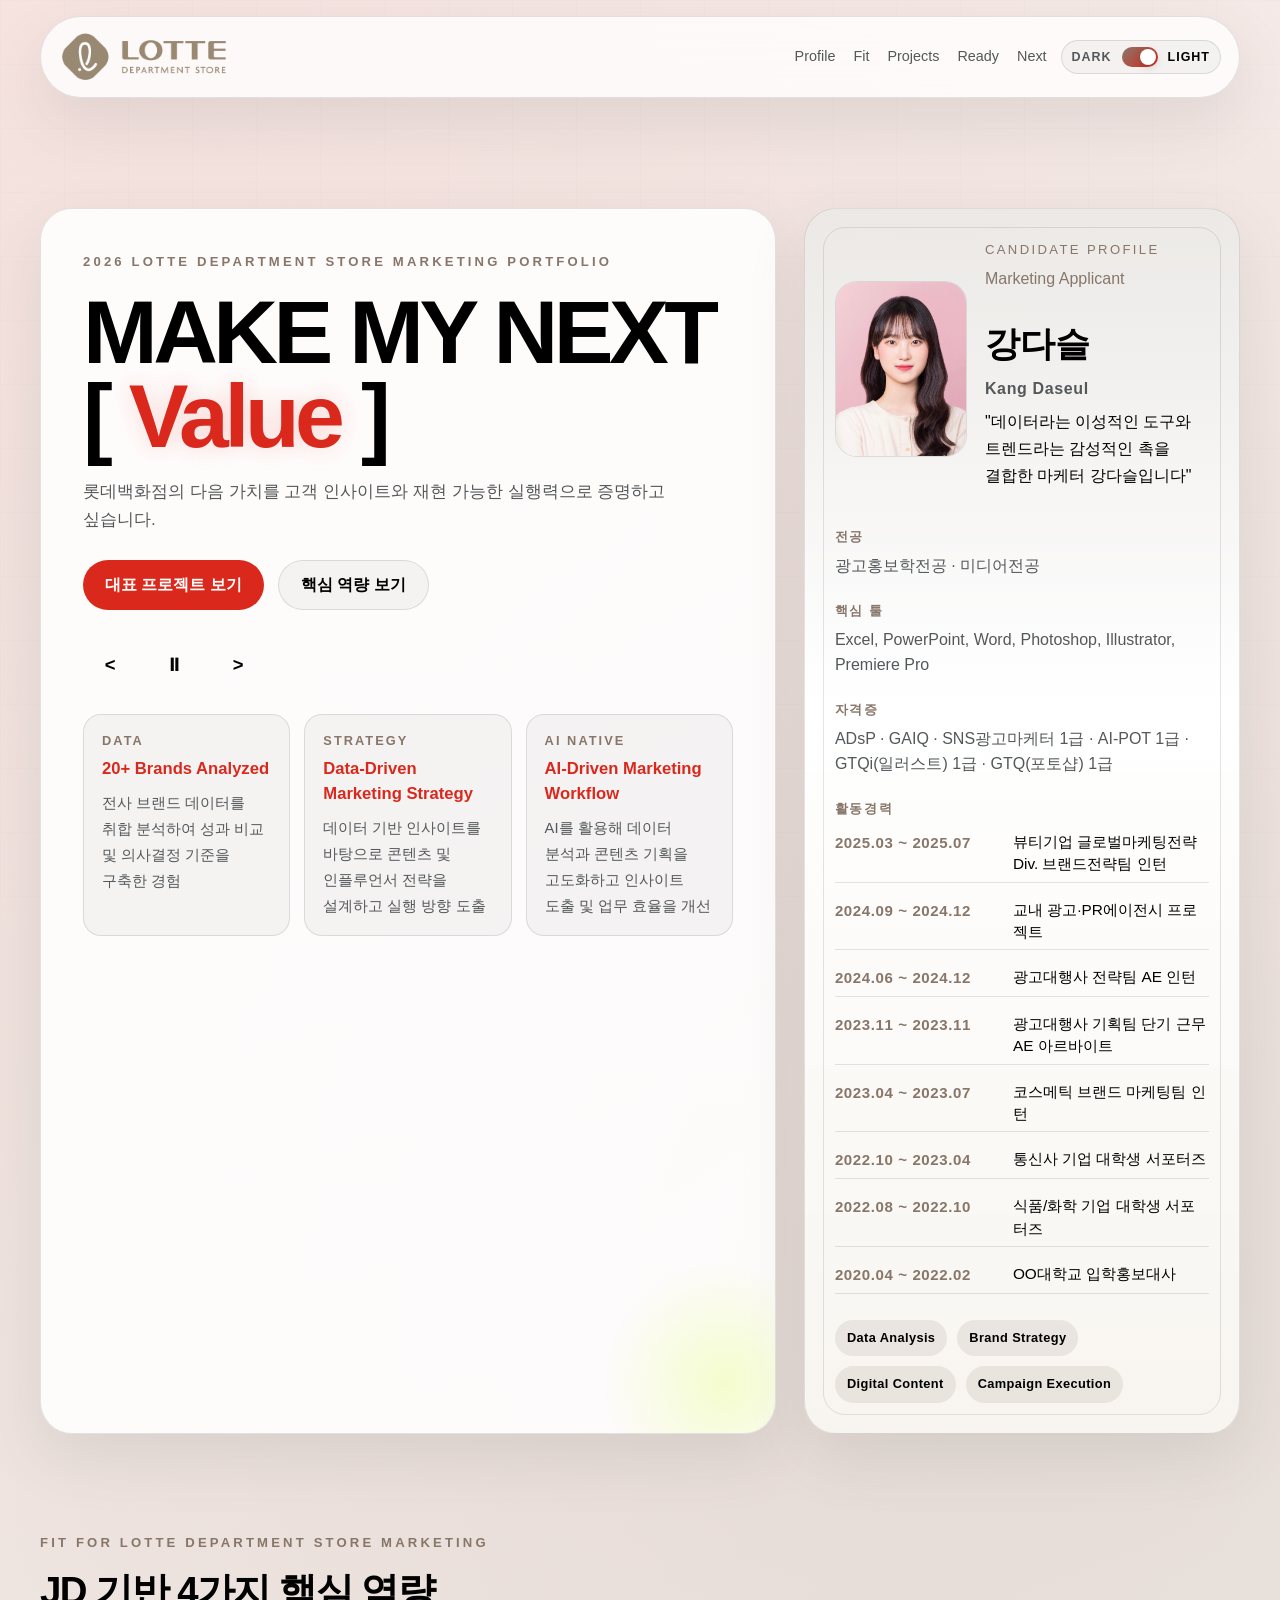
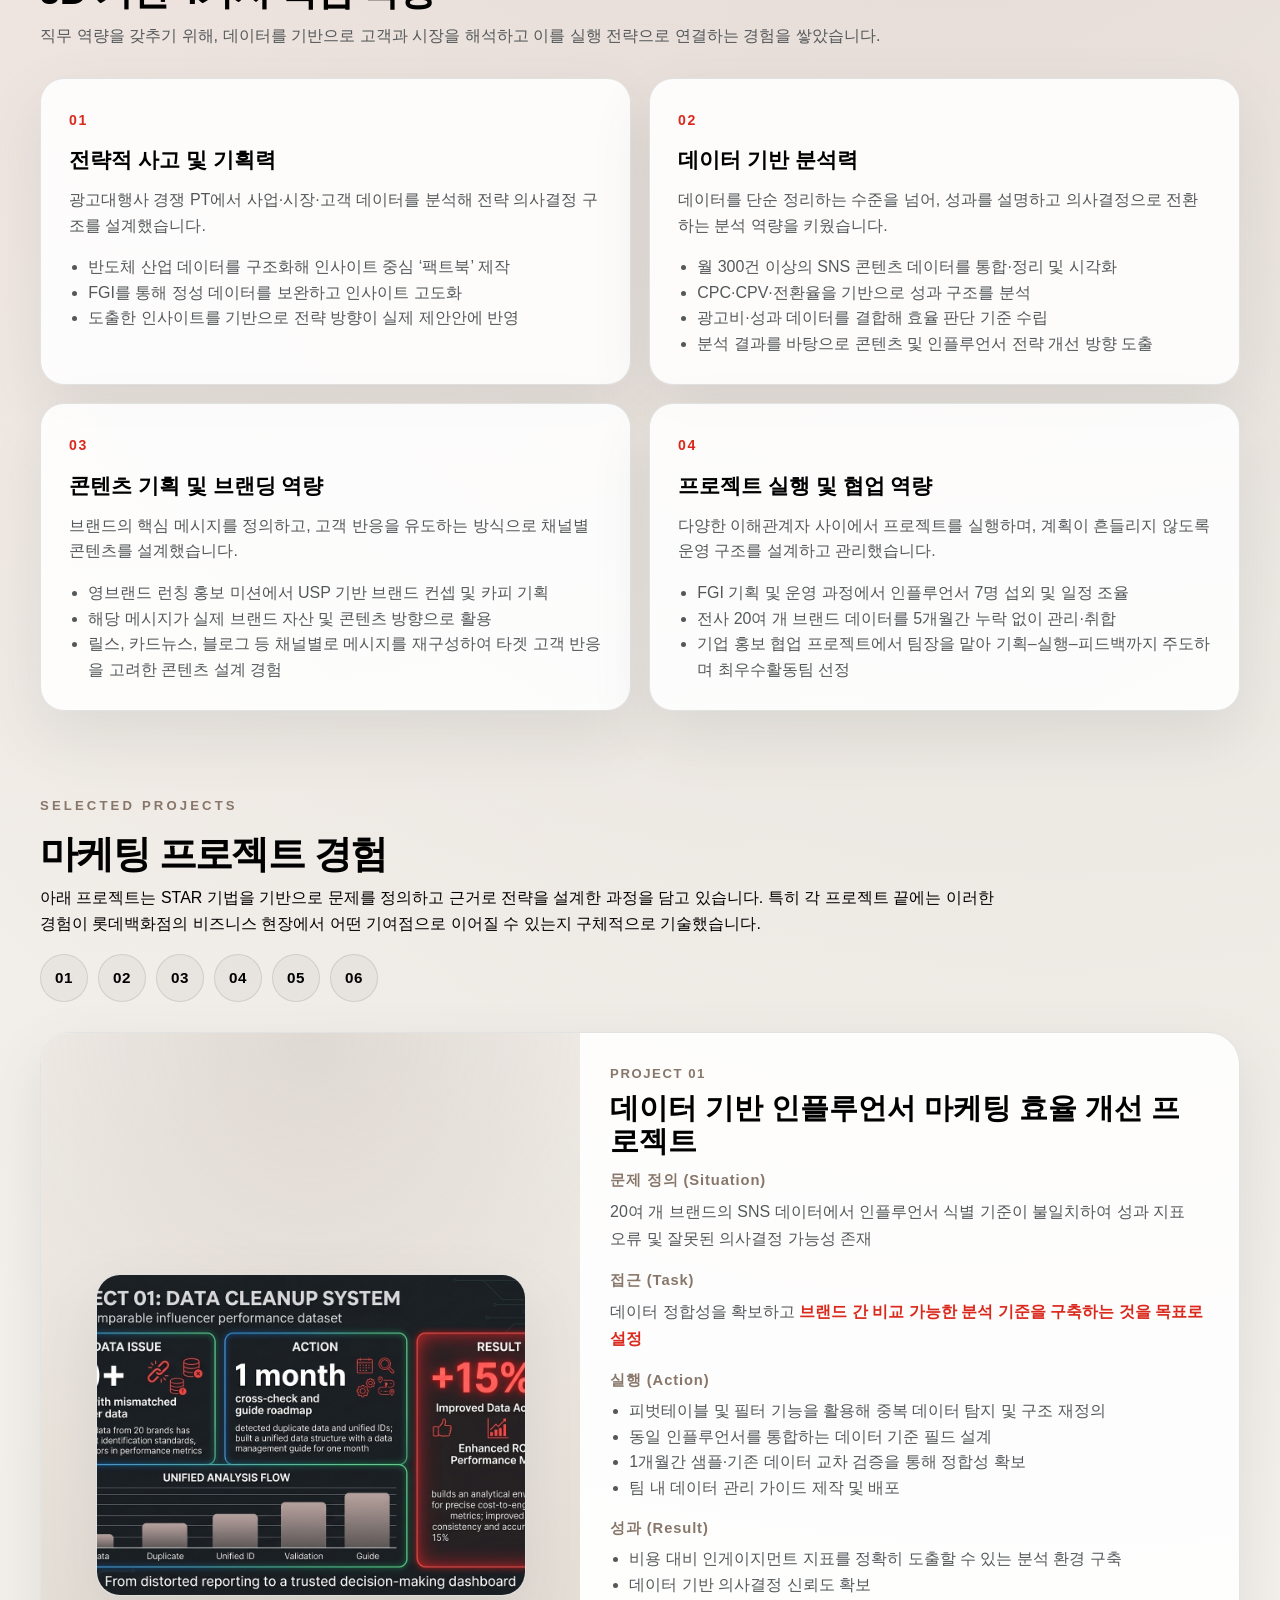
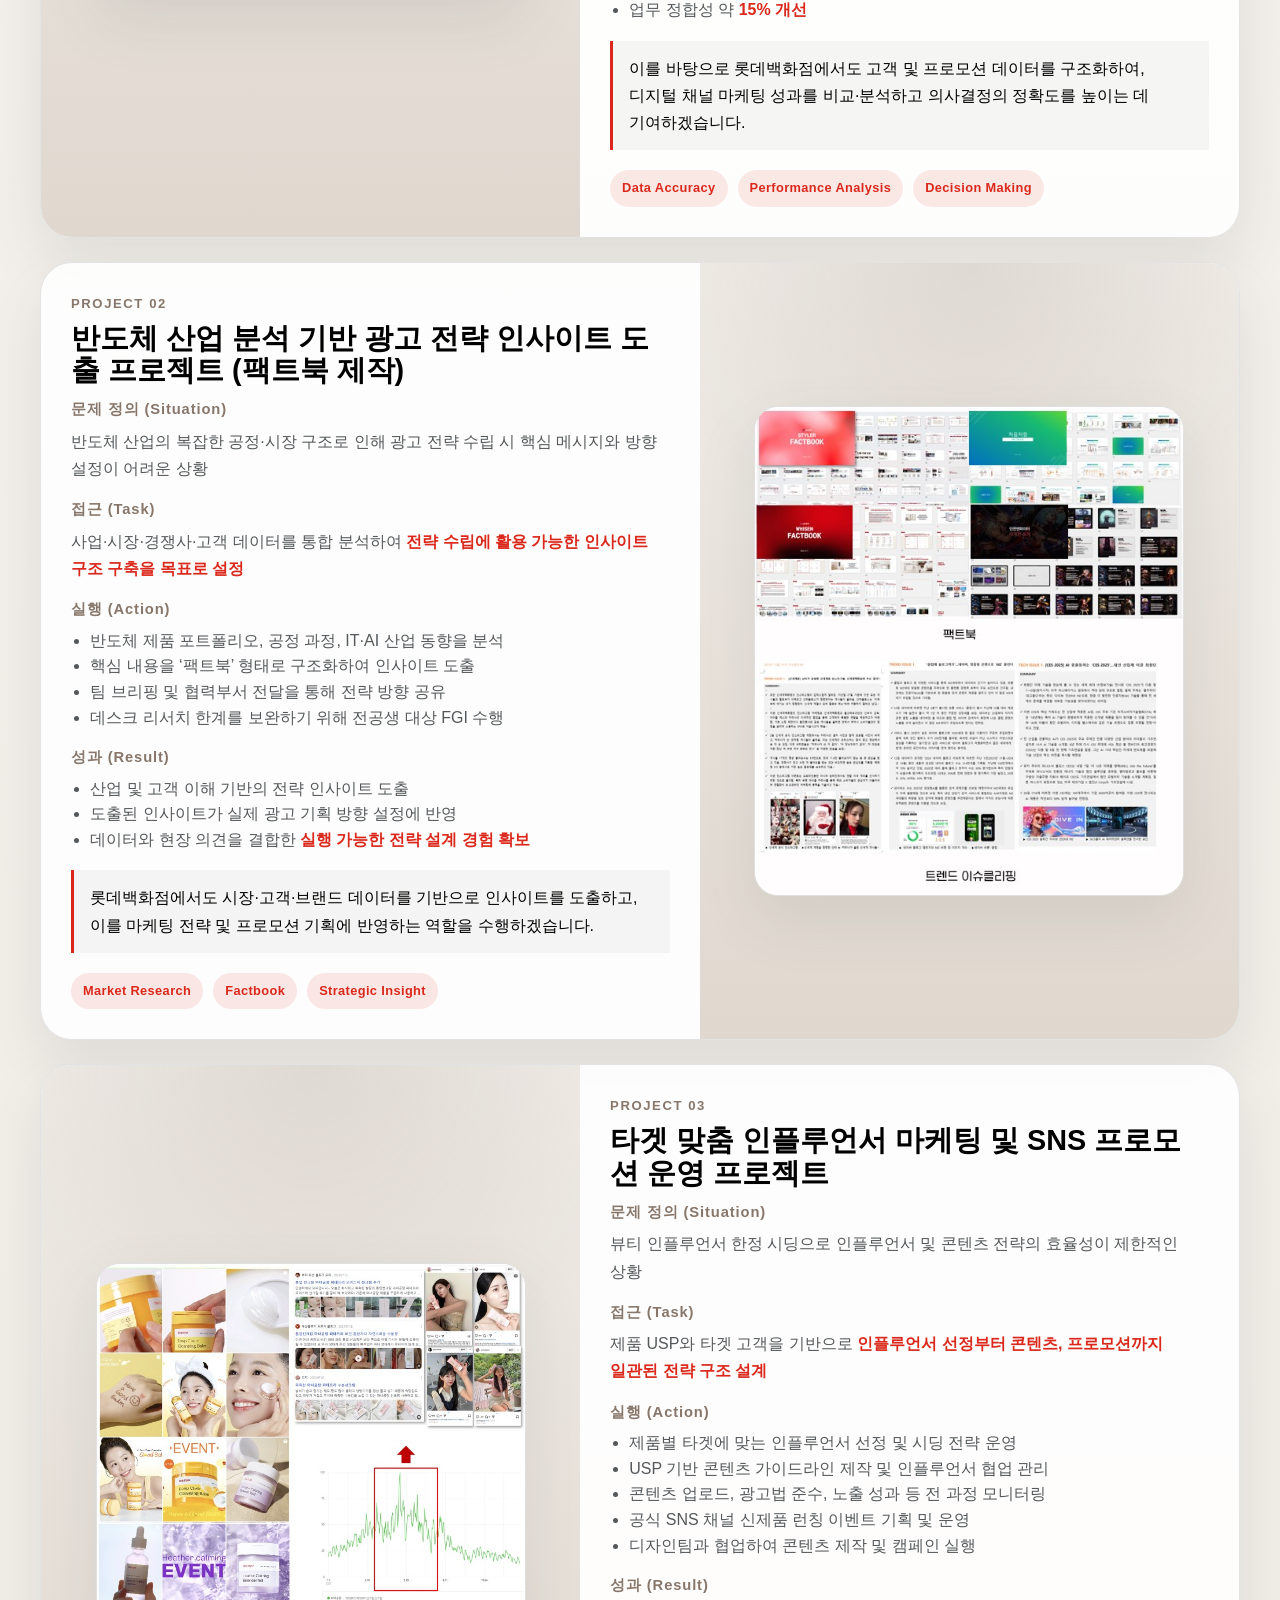
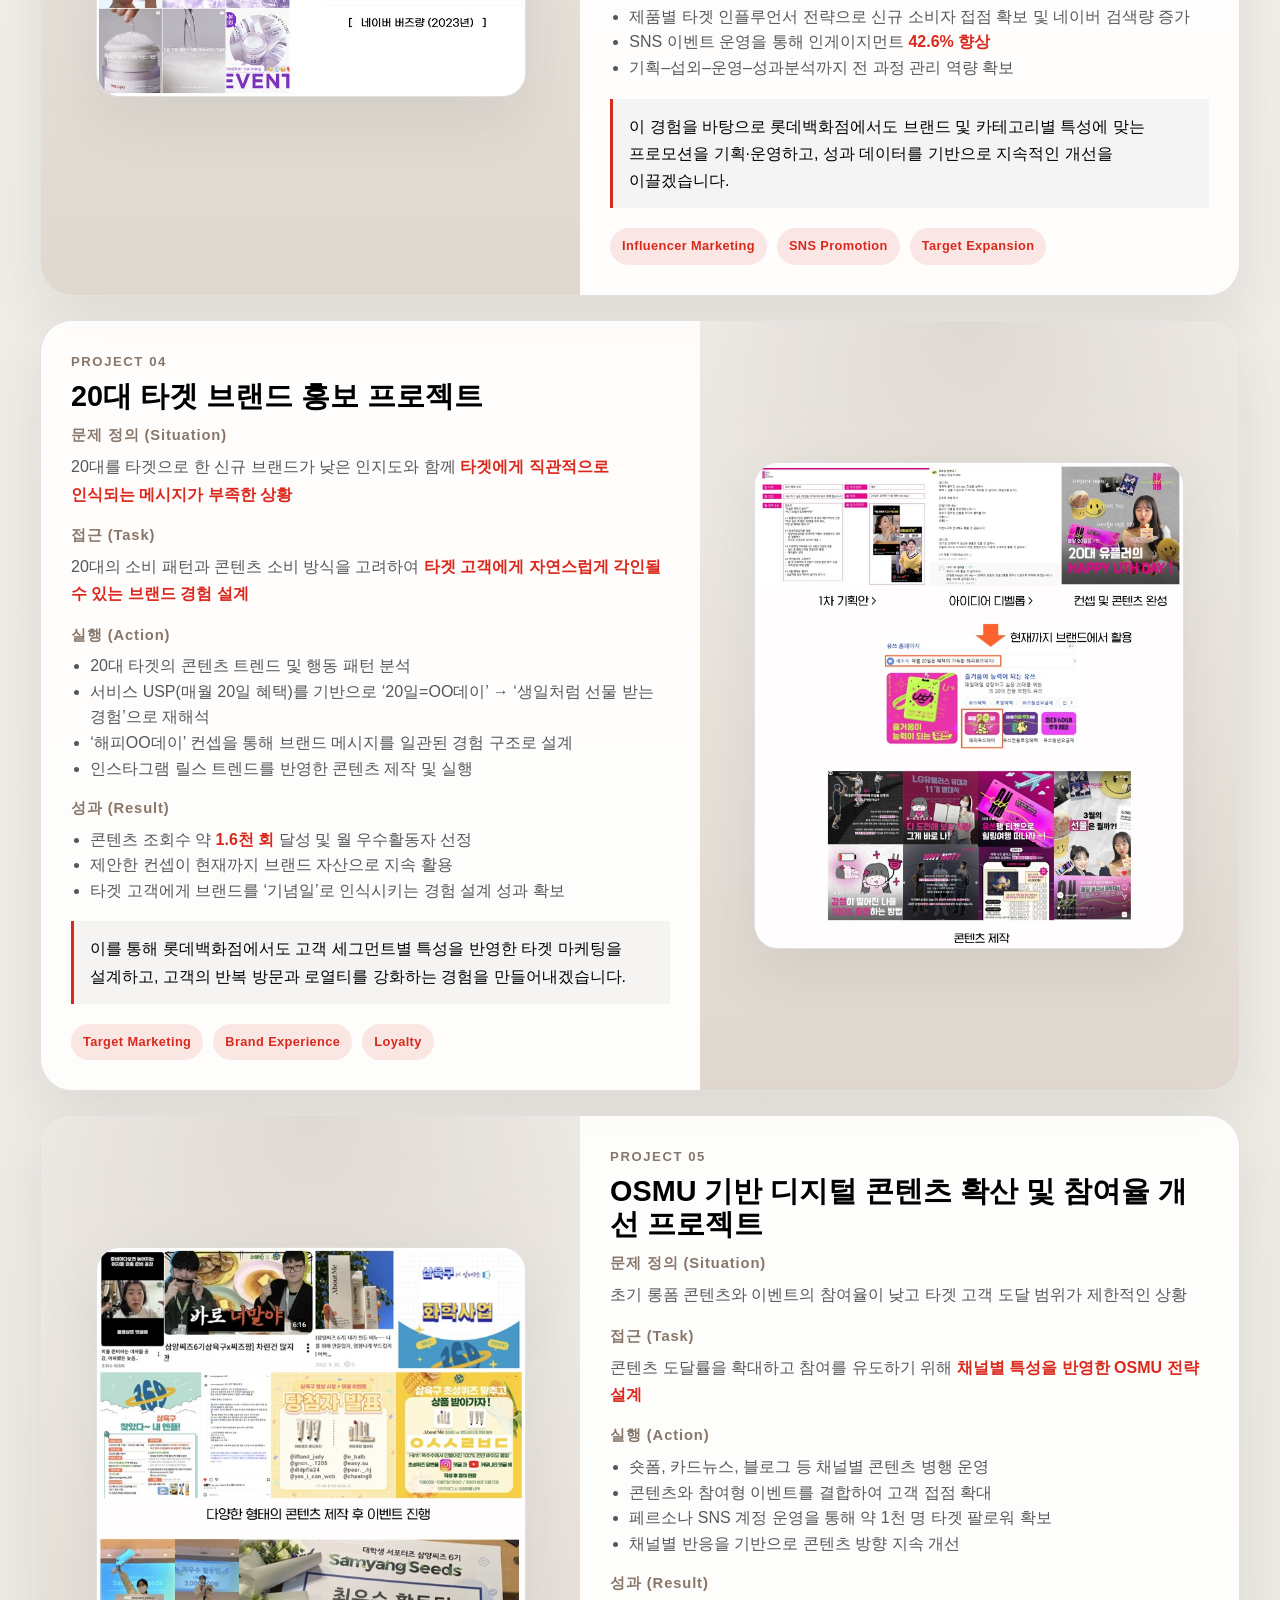
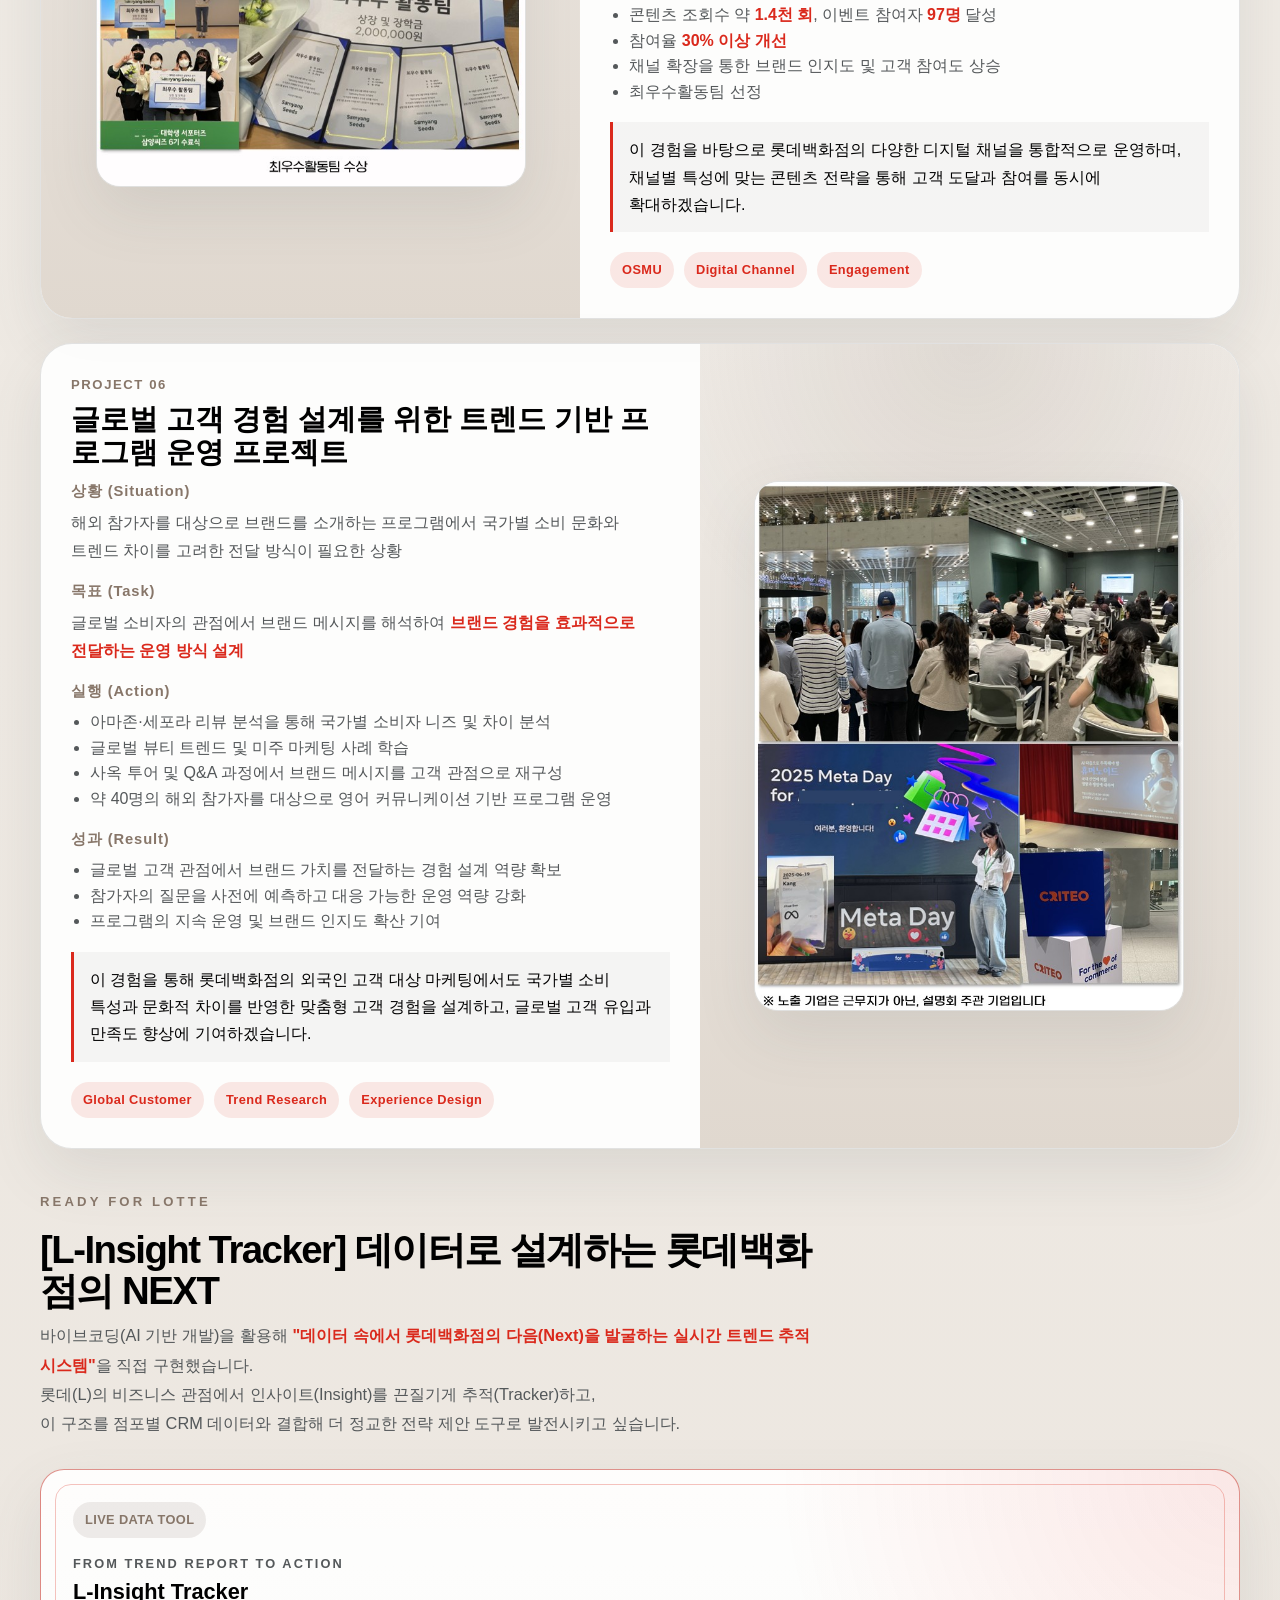
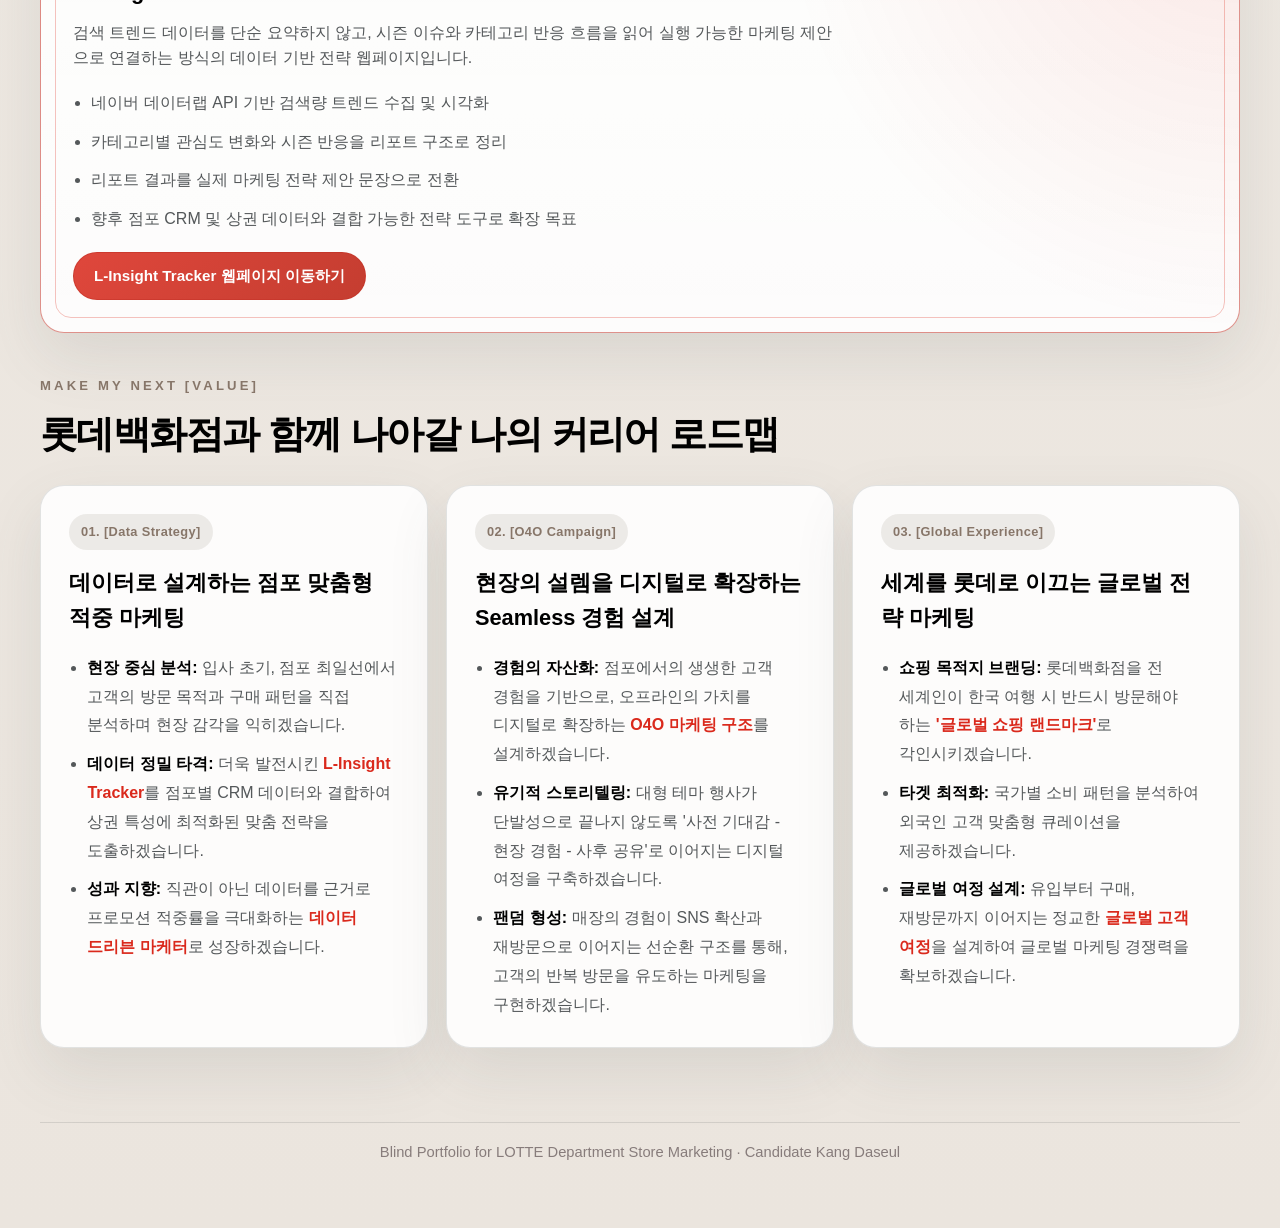
==== commit 6aa526a9: "Add files via upload" ====
--- a/index.html
+++ b/index.html
@@ -112,11 +112,6 @@
             </div>
 
             <div class="profile-block">
-              <span class="profile-key">일하는 방식</span>
-              <p>문제를 먼저 정의하고, 판단 근거를 남기며, 결과보다 재현 가능한 실행 과정을 중시합니다.</p>
-            </div>
-
-            <div class="profile-block">
               <span class="profile-key">활동경력</span>
               <div class="profile-timeline">
                 <article class="profile-timeline-item">
@@ -252,7 +247,7 @@
           <article class="project-card" id="project-01" data-reveal="up">
             <div class="project-visual">
               <div class="project-frame project-frame-image">
-                <img class="project-image" src="./assets/projects/project1-dashboard.svg" alt="프로젝트 1 데이터 정합성 개선 비주얼">
+                <img class="project-image" src="./assets/projects/project1.png" alt="프로젝트 1 데이터 정합성 개선 비주얼">
               </div>
             </div>
             <div class="project-body">
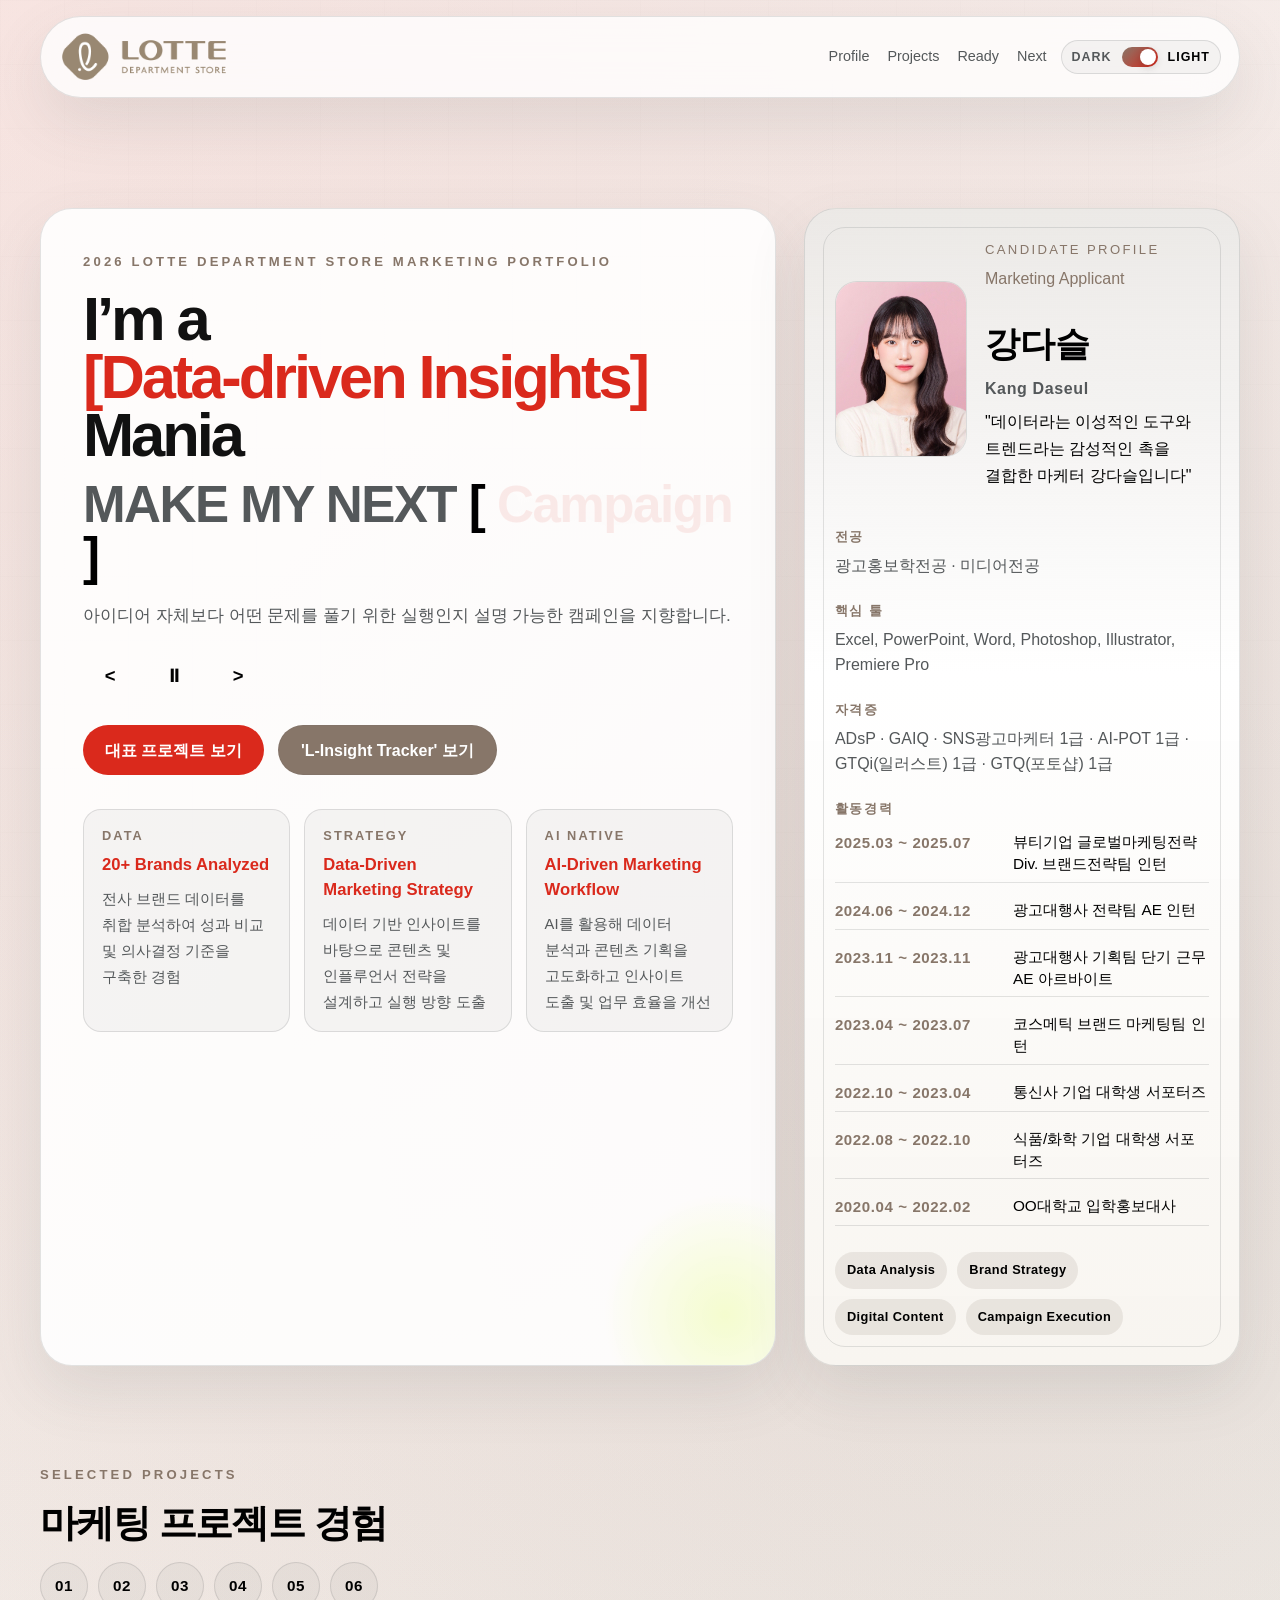
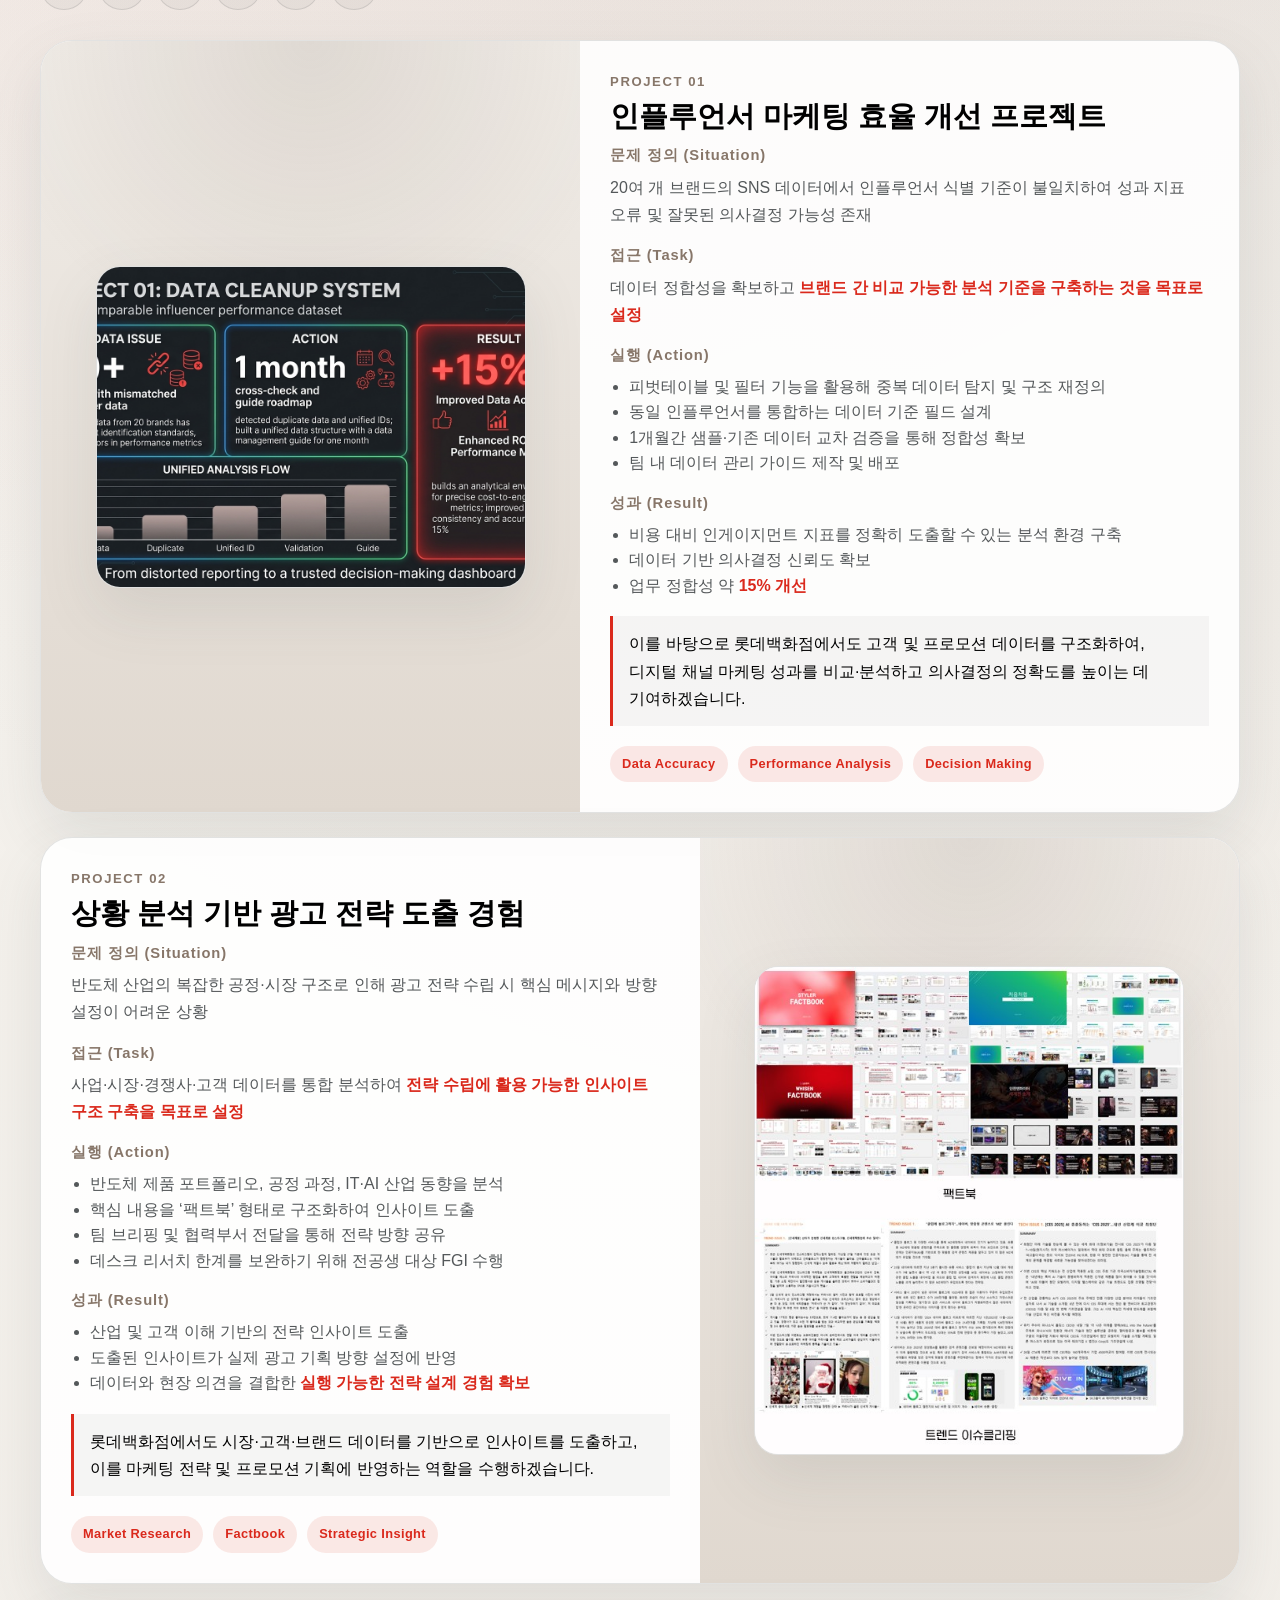
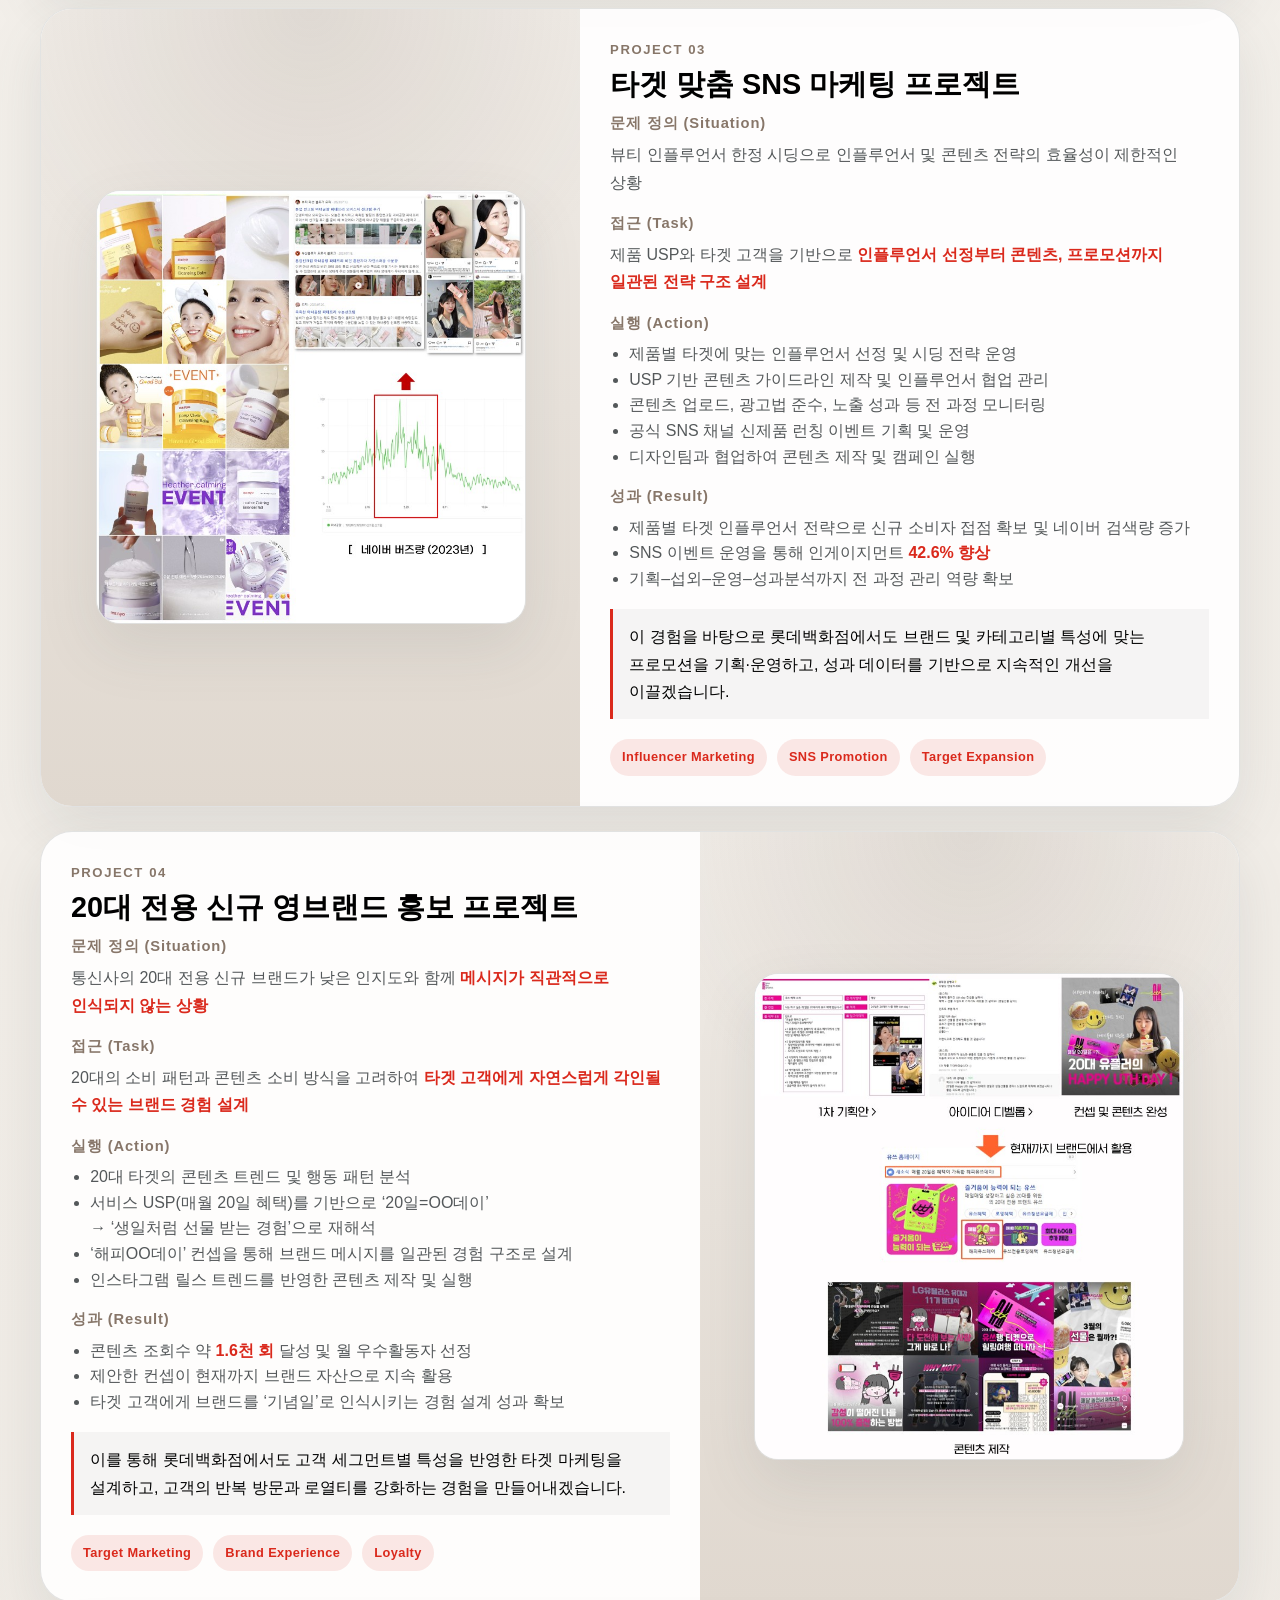
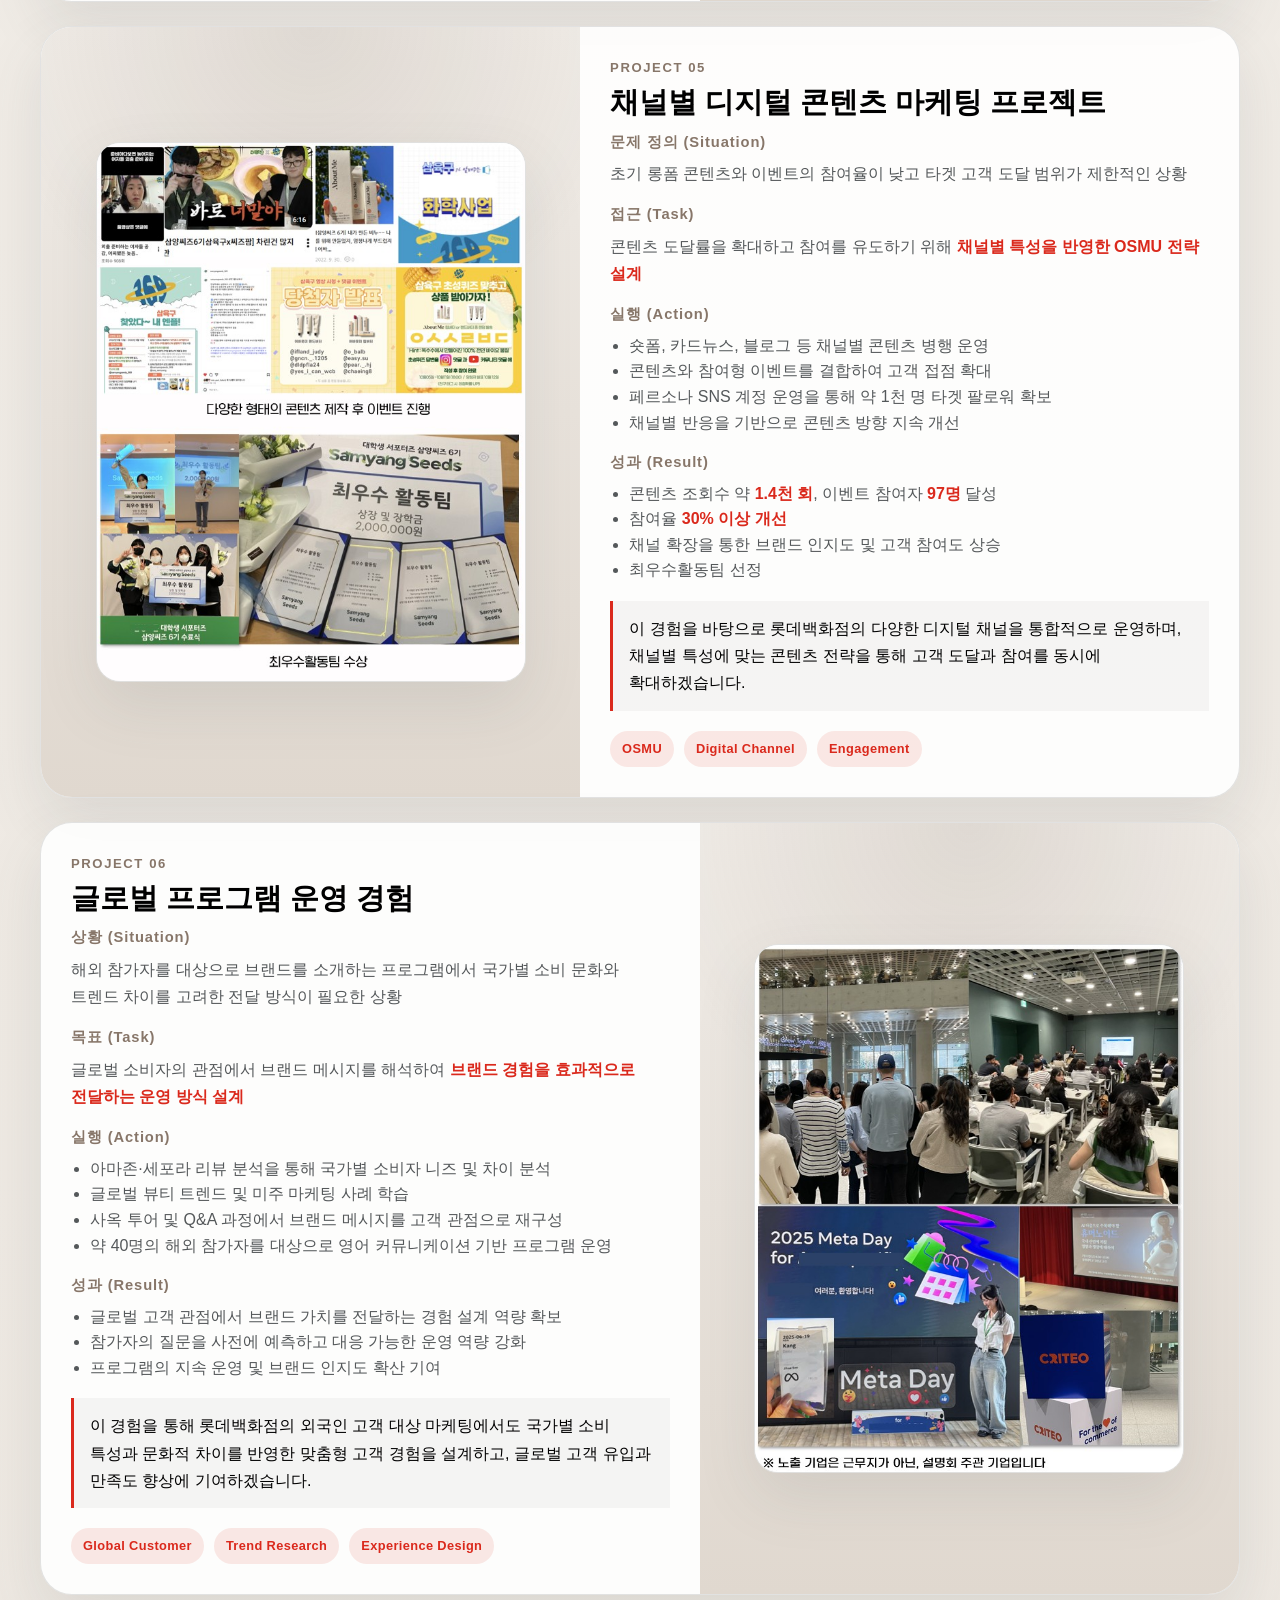
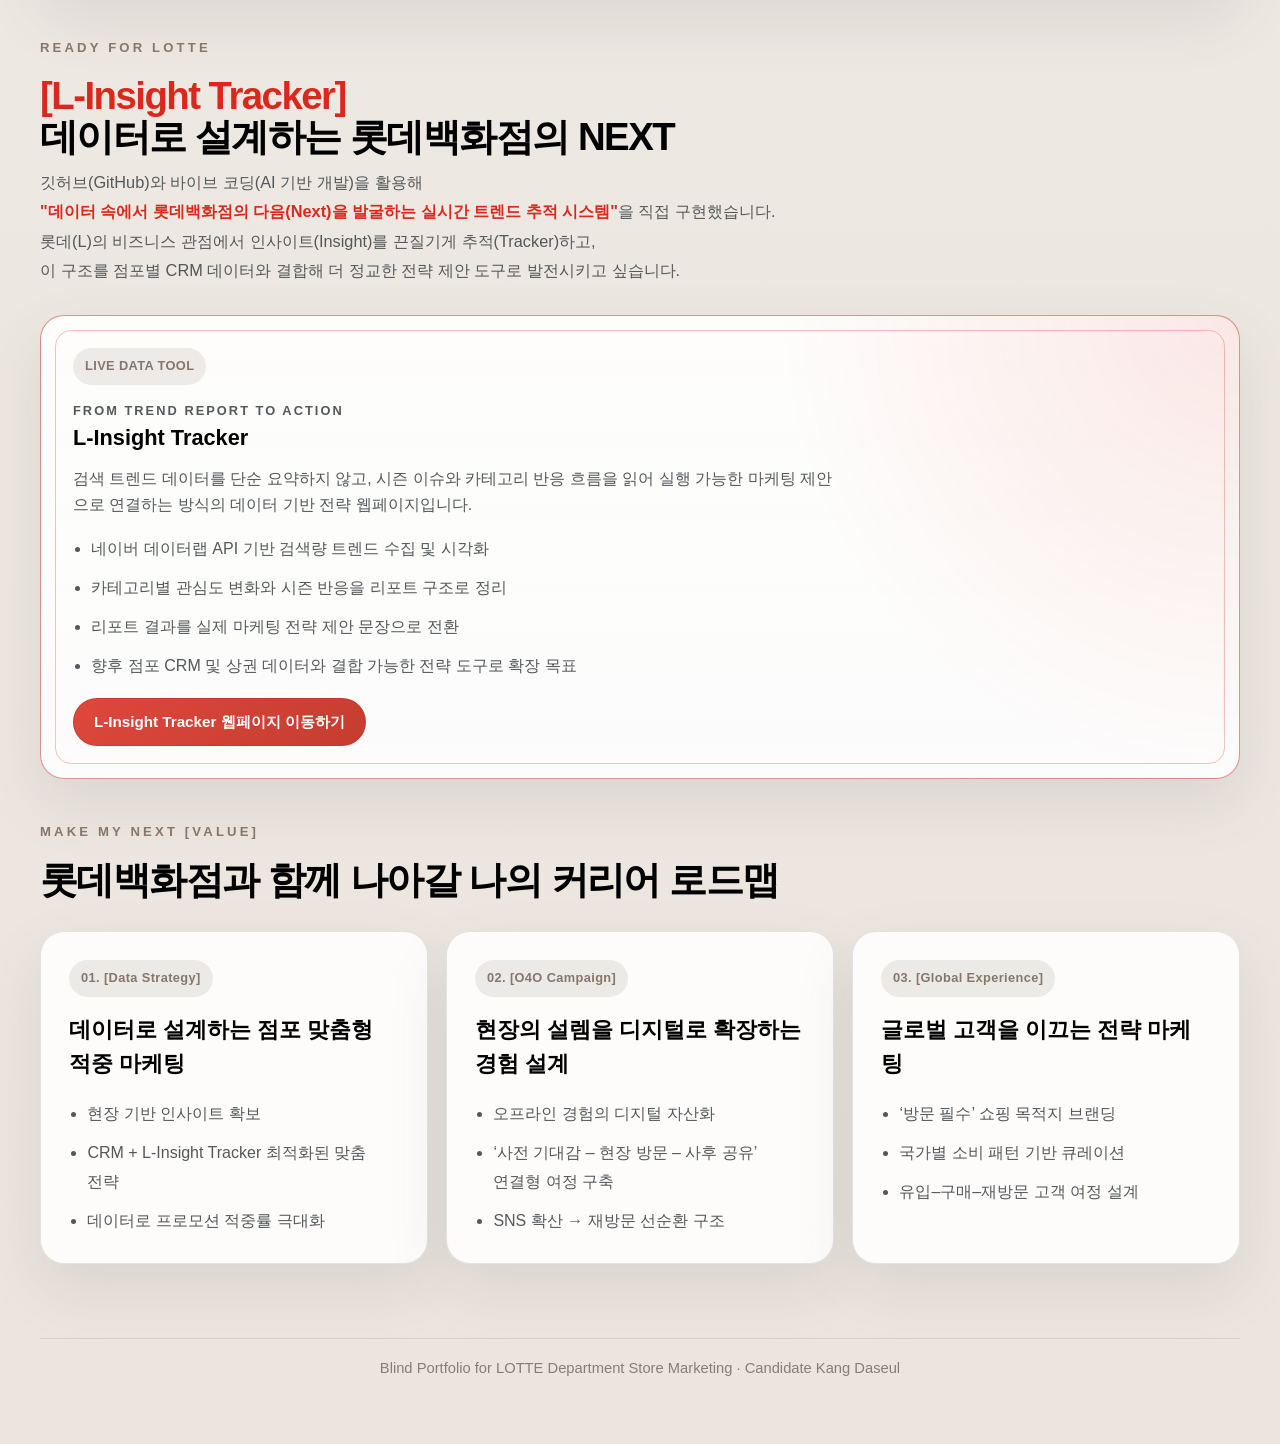
==== commit 99d803bf: "Add files via upload" ====
--- a/index.html
+++ b/index.html
@@ -19,7 +19,6 @@
       <div class="header-tools">
         <nav class="site-nav" aria-label="주요 섹션">
           <a href="#profile">Profile</a>
-          <a href="#fit">Fit</a>
           <a href="#projects">Projects</a>
           <a href="#tracker">Ready</a>
           <a href="#next">Next</a>
@@ -44,6 +43,7 @@
       <section class="hero section">
         <div class="hero-copy" data-reveal="up">
           <p class="eyebrow">2026 LOTTE DEPARTMENT STORE MARKETING PORTFOLIO</p>
+          <p class="hero-identity">I’m a<br><span>[Data-driven Insights]</span> Mania</p>
           <h1>
             MAKE MY NEXT
             <span class="hero-bracket">[</span>
@@ -51,16 +51,16 @@
             <span class="hero-bracket">]</span>
           </h1>
           <p class="hero-subtitle" id="heroSubtitle">
-            특정 고객의 반응을 바꾸기 위해 문제를 정의하고, 근거를 모아 전략과 실행으로 연결해온 마케터 강다슬입니다.
+            타겟 고객의 반응을 이끌기 위해 '문제 정의 - 근거 - 전략 수립'의 마케팅 경험을 쌓았습니다.
           </p>
-          <div class="hero-actions">
-            <a class="button button-primary" href="#projects">대표 프로젝트 보기</a>
-            <a class="button button-secondary" href="#fit">핵심 역량 보기</a>
-          </div>
           <div class="hero-controls" aria-label="메인 키워드 컨트롤">
             <button class="hero-control" id="heroPrev" type="button" aria-label="이전 키워드 보기">&lt;</button>
             <button class="hero-control" id="heroPause" type="button" aria-label="자동 넘김 멈추기" aria-pressed="false">⏸</button>
             <button class="hero-control" id="heroNext" type="button" aria-label="다음 키워드 보기">&gt;</button>
+          </div>
+          <div class="hero-actions">
+            <a class="button button-primary" href="#projects">대표 프로젝트 보기</a>
+            <a class="button button-secondary button-tracker" href="#tracker">'L-Insight Tracker' 보기</a>
           </div>
           <div class="metric-strip">
             <article class="metric-card">
@@ -119,10 +119,6 @@
                   <p>뷰티기업 글로벌마케팅전략 Div. 브랜드전략팀 인턴</p>
                 </article>
                 <article class="profile-timeline-item">
-                  <span class="profile-timeline-date">2024.09 ~ 2024.12</span>
-                  <p>교내 광고·PR에이전시 프로젝트</p>
-                </article>
-                <article class="profile-timeline-item">
                   <span class="profile-timeline-date">2024.06 ~ 2024.12</span>
                   <p>광고대행사 전략팀 AE 인턴</p>
                 </article>
@@ -159,80 +155,10 @@
         </aside>
       </section>
 
-      <section class="section section-fit" id="fit">
-        <div class="section-heading" data-reveal="up">
-          <p class="eyebrow">FIT FOR LOTTE DEPARTMENT STORE MARKETING</p>
-          <h2>JD 기반 4가지 핵심 역량</h2>
-          <p>
-            직무 역량을 갖추기 위해, 데이터를 기반으로 고객과 시장을 해석하고 이를 실행 전략으로 연결하는
-            경험을 쌓았습니다.
-          </p>
-        </div>
-
-        <div class="fit-grid">
-          <article class="fit-card" data-reveal="up">
-            <span class="fit-index">01</span>
-            <h3>전략적 사고 및 기획력</h3>
-            <p>
-              광고대행사 경쟁 PT에서 사업·시장·고객 데이터를 분석해 전략 의사결정 구조를 설계했습니다.
-            </p>
-            <ul>
-              <li>반도체 산업 데이터를 구조화해 인사이트 중심 ‘팩트북’ 제작</li>
-              <li>FGI를 통해 정성 데이터를 보완하고 인사이트 고도화</li>
-              <li>도출한 인사이트를 기반으로 전략 방향이 실제 제안안에 반영</li>
-            </ul>
-          </article>
-
-          <article class="fit-card" data-reveal="up">
-            <span class="fit-index">02</span>
-            <h3>데이터 기반 분석력</h3>
-            <p>
-              데이터를 단순 정리하는 수준을 넘어, 성과를 설명하고 의사결정으로 전환하는 분석 역량을 키웠습니다.
-            </p>
-            <ul>
-              <li>월 300건 이상의 SNS 콘텐츠 데이터를 통합·정리 및 시각화</li>
-              <li>CPC·CPV·전환율을 기반으로 성과 구조를 분석</li>
-              <li>광고비·성과 데이터를 결합해 효율 판단 기준 수립</li>
-              <li>분석 결과를 바탕으로 콘텐츠 및 인플루언서 전략 개선 방향 도출</li>
-            </ul>
-          </article>
-
-          <article class="fit-card" data-reveal="up">
-            <span class="fit-index">03</span>
-            <h3>콘텐츠 기획 및 브랜딩 역량</h3>
-            <p>
-              브랜드의 핵심 메시지를 정의하고, 고객 반응을 유도하는 방식으로 채널별 콘텐츠를 설계했습니다.
-            </p>
-            <ul>
-              <li>영브랜드 런칭 홍보 미션에서 USP 기반 브랜드 컨셉 및 카피 기획</li>
-              <li>해당 메시지가 실제 브랜드 자산 및 콘텐츠 방향으로 활용</li>
-              <li>릴스, 카드뉴스, 블로그 등 채널별로 메시지를 재구성하여 타겟 고객 반응을 고려한 콘텐츠 설계 경험</li>
-            </ul>
-          </article>
-
-          <article class="fit-card" data-reveal="up">
-            <span class="fit-index">04</span>
-            <h3>프로젝트 실행 및 협업 역량</h3>
-            <p>
-              다양한 이해관계자 사이에서 프로젝트를 실행하며, 계획이 흔들리지 않도록 운영 구조를 설계하고 관리했습니다.
-            </p>
-            <ul>
-              <li>FGI 기획 및 운영 과정에서 인플루언서 7명 섭외 및 일정 조율</li>
-              <li>전사 20여 개 브랜드 데이터를 5개월간 누락 없이 관리·취합</li>
-              <li>기업 홍보 협업 프로젝트에서 팀장을 맡아 기획–실행–피드백까지 주도하며 최우수활동팀 선정</li>
-            </ul>
-          </article>
-        </div>
-      </section>
-
       <section class="section section-projects" id="projects">
         <div class="section-heading" data-reveal="up">
           <p class="eyebrow">SELECTED PROJECTS</p>
           <h2>마케팅 프로젝트 경험</h2>
-          <p>
-            아래 프로젝트는 STAR 기법을 기반으로 문제를 정의하고 근거로 전략을 설계한 과정을 담고 있습니다.
-            특히 각 프로젝트 끝에는 이러한 경험이 롯데백화점의 비즈니스 현장에서 어떤 기여점으로 이어질 수 있는지 구체적으로 기술했습니다.
-          </p>
           <div class="project-jump" aria-label="프로젝트 바로가기">
             <a href="#project-01">01</a>
             <a href="#project-02">02</a>
@@ -252,7 +178,7 @@
             </div>
             <div class="project-body">
               <p class="project-meta">PROJECT 01</p>
-              <h3>데이터 기반 인플루언서 마케팅 효율 개선 프로젝트</h3>
+              <h3>인플루언서 마케팅 효율 개선 프로젝트</h3>
               <div class="project-block">
                 <p class="project-block-title">문제 정의 (Situation)</p>
                 <p class="project-block-copy">20여 개 브랜드의 SNS 데이터에서 인플루언서 식별 기준이 불일치하여 성과 지표 오류 및 잘못된 의사결정 가능성 존재</p>
@@ -295,7 +221,7 @@
             </div>
             <div class="project-body">
               <p class="project-meta">PROJECT 02</p>
-              <h3>반도체 산업 분석 기반 광고 전략 인사이트 도출 프로젝트 (팩트북 제작)</h3>
+              <h3>상황 분석 기반 광고 전략 도출 경험</h3>
               <div class="project-block">
                 <p class="project-block-title">문제 정의 (Situation)</p>
                 <p class="project-block-copy">반도체 산업의 복잡한 공정·시장 구조로 인해 광고 전략 수립 시 핵심 메시지와 방향 설정이 어려운 상황</p>
@@ -338,7 +264,7 @@
             </div>
             <div class="project-body">
               <p class="project-meta">PROJECT 03</p>
-              <h3>타겟 맞춤 인플루언서 마케팅 및 SNS 프로모션 운영 프로젝트</h3>
+              <h3>타겟 맞춤 SNS 마케팅 프로젝트</h3>
               <div class="project-block">
                 <p class="project-block-title">문제 정의 (Situation)</p>
                 <p class="project-block-copy">뷰티 인플루언서 한정 시딩으로 인플루언서 및 콘텐츠 전략의 효율성이 제한적인 상황</p>
@@ -382,10 +308,10 @@
             </div>
             <div class="project-body">
               <p class="project-meta">PROJECT 04</p>
-              <h3>20대 타겟 브랜드 홍보 프로젝트</h3>
+              <h3>20대 전용 신규 영브랜드 홍보 프로젝트</h3>
               <div class="project-block">
                 <p class="project-block-title">문제 정의 (Situation)</p>
-                <p class="project-block-copy">20대를 타겟으로 한 신규 브랜드가 낮은 인지도와 함께 <strong class="project-emphasis">타겟에게 직관적으로 인식되는 메시지가 부족한 상황</strong></p>
+                <p class="project-block-copy">통신사의 20대 전용 신규 브랜드가 낮은 인지도와 함께 <strong class="project-emphasis">메시지가 직관적으로 인식되지 않는 상황</strong></p>
               </div>
               <div class="project-block">
                 <p class="project-block-title">접근 (Task)</p>
@@ -395,7 +321,7 @@
                 <p class="project-block-title">실행 (Action)</p>
                 <ul class="project-points">
                   <li>20대 타겟의 콘텐츠 트렌드 및 행동 패턴 분석</li>
-                  <li>서비스 USP(매월 20일 혜택)를 기반으로 ‘20일=OO데이’ → ‘생일처럼 선물 받는 경험’으로 재해석</li>
+                  <li>서비스 USP(매월 20일 혜택)를 기반으로 ‘20일=OO데이’<br>→ ‘생일처럼 선물 받는 경험’으로 재해석</li>
                   <li>‘해피OO데이’ 컨셉을 통해 브랜드 메시지를 일관된 경험 구조로 설계</li>
                   <li>인스타그램 릴스 트렌드를 반영한 콘텐츠 제작 및 실행</li>
                 </ul>
@@ -425,7 +351,7 @@
             </div>
             <div class="project-body">
               <p class="project-meta">PROJECT 05</p>
-              <h3>OSMU 기반 디지털 콘텐츠 확산 및 참여율 개선 프로젝트</h3>
+              <h3>채널별 디지털 콘텐츠 마케팅 프로젝트</h3>
               <div class="project-block">
                 <p class="project-block-title">문제 정의 (Situation)</p>
                 <p class="project-block-copy">초기 롱폼 콘텐츠와 이벤트의 참여율이 낮고 타겟 고객 도달 범위가 제한적인 상황</p>
@@ -469,7 +395,7 @@
             </div>
             <div class="project-body">
               <p class="project-meta">PROJECT 06</p>
-              <h3>글로벌 고객 경험 설계를 위한 트렌드 기반 프로그램 운영 프로젝트</h3>
+              <h3>글로벌 프로그램 운영 경험</h3>
               <div class="project-block">
                 <p class="project-block-title">상황 (Situation)</p>
                 <p class="project-block-copy">해외 참가자를 대상으로 브랜드를 소개하는 프로그램에서 국가별 소비 문화와 트렌드 차이를 고려한 전달 방식이 필요한 상황</p>
@@ -509,9 +435,13 @@
       <section class="section section-tracker" id="tracker">
         <div class="section-heading" data-reveal="up">
           <p class="eyebrow">READY FOR LOTTE</p>
-          <h2>[L-Insight Tracker] 데이터로 설계하는 롯데백화점의 NEXT</h2>
+          <h2 class="tracker-heading">
+            <span class="tracker-heading-line"><span class="tracker-heading-accent">[L-Insight Tracker]</span></span>
+            <span class="tracker-heading-line">데이터로 설계하는 롯데백화점의 NEXT</span>
+          </h2>
           <p class="tracker-description">
-            바이브코딩(AI 기반 개발)을 활용해 <strong class="project-emphasis">"데이터 속에서 롯데백화점의 다음(Next)을 발굴하는 실시간 트렌드 추적 시스템"</strong>을 직접 구현했습니다.<br>
+            깃허브(GitHub)와 바이브 코딩(AI 기반 개발)을 활용해<br>
+            <strong class="project-emphasis">"데이터 속에서 롯데백화점의 다음(Next)을 발굴하는 실시간 트렌드 추적 시스템"</strong>을 직접 구현했습니다.<br>
             롯데(L)의 비즈니스 관점에서 인사이트(Insight)를 끈질기게 추적(Tracker)하고,<br>
             이 구조를 점포별 CRM 데이터와 결합해 더 정교한 전략 제안 도구로 발전시키고 싶습니다.
           </p>
@@ -555,29 +485,29 @@
             <span class="next-label">01. [Data Strategy]</span>
             <h3>데이터로 설계하는 점포 맞춤형 적중 마케팅</h3>
             <ul class="next-points">
-              <li><strong class="next-point-lead">현장 중심 분석:</strong> 입사 초기, 점포 최일선에서 고객의 방문 목적과 구매 패턴을 직접 분석하며 현장 감각을 익히겠습니다.</li>
-              <li><strong class="next-point-lead">데이터 정밀 타격:</strong> 더욱 발전시킨 <strong class="project-emphasis">L-Insight Tracker</strong>를 점포별 CRM 데이터와 결합하여 상권 특성에 최적화된 맞춤 전략을 도출하겠습니다.</li>
-              <li><strong class="next-point-lead">성과 지향:</strong> 직관이 아닌 데이터를 근거로 프로모션 적중률을 극대화하는 <strong class="project-emphasis">데이터 드리븐 마케터</strong>로 성장하겠습니다.</li>
+              <li>현장 기반 인사이트 확보</li>
+              <li>CRM + L-Insight Tracker 최적화된 맞춤 전략</li>
+              <li>데이터로 프로모션 적중률 극대화</li>
             </ul>
           </article>
 
           <article class="next-card" data-reveal="up">
             <span class="next-label">02. [O4O Campaign]</span>
-            <h3>현장의 설렘을 디지털로 확장하는 Seamless 경험 설계</h3>
+            <h3>현장의 설렘을 디지털로 확장하는 경험 설계</h3>
             <ul class="next-points">
-              <li><strong class="next-point-lead">경험의 자산화:</strong> 점포에서의 생생한 고객 경험을 기반으로, 오프라인의 가치를 디지털로 확장하는 <strong class="project-emphasis">O4O 마케팅 구조</strong>를 설계하겠습니다.</li>
-              <li><strong class="next-point-lead">유기적 스토리텔링:</strong> 대형 테마 행사가 단발성으로 끝나지 않도록 '사전 기대감 - 현장 경험 - 사후 공유'로 이어지는 디지털 여정을 구축하겠습니다.</li>
-              <li><strong class="next-point-lead">팬덤 형성:</strong> 매장의 경험이 SNS 확산과 재방문으로 이어지는 선순환 구조를 통해, 고객의 반복 방문을 유도하는 마케팅을 구현하겠습니다.</li>
+              <li>오프라인 경험의 디지털 자산화</li>
+              <li>‘사전 기대감 – 현장 방문 – 사후 공유’ 연결형 여정 구축</li>
+              <li>SNS 확산 → 재방문 선순환 구조</li>
             </ul>
           </article>
 
           <article class="next-card" data-reveal="up">
             <span class="next-label">03. [Global Experience]</span>
-            <h3>세계를 롯데로 이끄는 글로벌 전략 마케팅</h3>
+            <h3>글로벌 고객을 이끄는 전략 마케팅</h3>
             <ul class="next-points">
-              <li><strong class="next-point-lead">쇼핑 목적지 브랜딩:</strong> 롯데백화점을 전 세계인이 한국 여행 시 반드시 방문해야 하는 <strong class="project-emphasis">'글로벌 쇼핑 랜드마크'</strong>로 각인시키겠습니다.</li>
-              <li><strong class="next-point-lead">타겟 최적화:</strong> 국가별 소비 패턴을 분석하여 외국인 고객 맞춤형 큐레이션을 제공하겠습니다.</li>
-              <li><strong class="next-point-lead">글로벌 여정 설계:</strong> 유입부터 구매, 재방문까지 이어지는 정교한 <strong class="project-emphasis">글로벌 고객 여정</strong>을 설계하여 글로벌 마케팅 경쟁력을 확보하겠습니다.</li>
+              <li>‘방문 필수’ 쇼핑 목적지 브랜딩</li>
+              <li>국가별 소비 패턴 기반 큐레이션</li>
+              <li>유입–구매–재방문 고객 여정 설계</li>
             </ul>
           </article>
         </div>
--- a/styles.css
+++ b/styles.css
@@ -289,11 +289,32 @@
   letter-spacing: 0.24em;
 }
 
+.hero-identity {
+  margin-bottom: 16px;
+  color: #fff;
+  font-size: clamp(2.1rem, 4.8vw, 5rem);
+  line-height: 0.94;
+  font-weight: 800;
+  letter-spacing: -0.05em;
+  word-break: keep-all;
+  white-space: normal;
+}
+
+[data-theme="light"] .hero-identity {
+  color: #111;
+}
+
+.hero-identity span {
+  color: var(--lime);
+  font-weight: 800;
+}
+
 .hero h1 {
-  margin-bottom: 20px;
-  font-size: clamp(3rem, 7vw, 6.6rem);
-  line-height: 0.94;
-  letter-spacing: -0.05em;
+  margin-bottom: 18px;
+  font-size: clamp(1.9rem, 4vw, 3.3rem);
+  line-height: 1.02;
+  letter-spacing: -0.03em;
+  color: var(--muted);
 }
 
 .hero-bracket {
@@ -396,6 +417,19 @@
   color: var(--text);
 }
 
+.button-tracker {
+  border-color: rgba(255, 255, 255, 0.72);
+  background: #fff;
+  color: #111;
+  font-weight: 800;
+}
+
+[data-theme="light"] .button-tracker {
+  border-color: color-mix(in srgb, var(--gold) 56%, var(--line));
+  background: var(--gold);
+  color: #fff;
+}
+
 .metric-strip {
   display: grid;
   grid-template-columns: repeat(3, minmax(0, 1fr));
@@ -604,6 +638,8 @@
   font-size: clamp(2rem, 3vw, 3.4rem);
   line-height: 1.06;
   letter-spacing: -0.04em;
+  word-break: keep-all;
+  overflow-wrap: normal;
 }
 
 .section-heading p:last-child {
@@ -626,6 +662,24 @@
 
 .section-projects .section-heading p {
   word-break: keep-all;
+}
+
+.section-tracker .section-heading,
+.section-next .section-heading {
+  max-width: 1100px;
+}
+
+.section-tracker .section-heading p,
+.section-next .section-heading p {
+  word-break: keep-all;
+}
+
+.tracker-heading-line {
+  display: block;
+}
+
+.tracker-heading-accent {
+  color: var(--lime);
 }
 
 .section-fit,
@@ -796,6 +850,8 @@
   margin-bottom: 12px;
   font-size: 1.8rem;
   line-height: 1.12;
+  word-break: keep-all;
+  overflow-wrap: normal;
 }
 
 .project-summary,
@@ -1185,6 +1241,12 @@
     font-size: 0.98rem;
   }
 
+  .hero-identity {
+    font-size: clamp(1.55rem, 7vw, 2.4rem);
+    line-height: 1.04;
+    white-space: normal;
+  }
+
   .profile-hero {
     grid-template-columns: 1fr;
   }
@@ -1217,6 +1279,72 @@
   .image-modal-close {
     top: 12px;
     right: 12px;
+  }
+}
+
+@media print {
+  @page {
+    margin: 14mm;
+  }
+
+  html,
+  body {
+    background: #fff !important;
+    color: #111 !important;
+    -webkit-print-color-adjust: exact;
+    print-color-adjust: exact;
+  }
+
+  .page-shell {
+    max-width: none;
+    padding: 0;
+  }
+
+  .site-header {
+    position: static;
+    top: auto;
+    margin-bottom: 16px;
+    box-shadow: none;
+  }
+
+  .hero {
+    min-height: auto;
+    padding: 12px 0 32px;
+    align-items: start;
+  }
+
+  .theme-toggle,
+  .hero-controls,
+  .image-modal {
+    display: none !important;
+  }
+
+  .project-card,
+  .fit-card,
+  .next-card,
+  .tracker-panel,
+  .profile-card {
+    break-inside: avoid;
+    page-break-inside: avoid;
+    box-shadow: none;
+  }
+
+  .section-heading,
+  .project-visual,
+  .project-body {
+    break-inside: avoid;
+    page-break-inside: avoid;
+  }
+
+  .project-image {
+    max-height: 240px;
+    object-fit: contain;
+    background: #fff;
+  }
+
+  a {
+    color: inherit;
+    text-decoration: none;
   }
 }
 
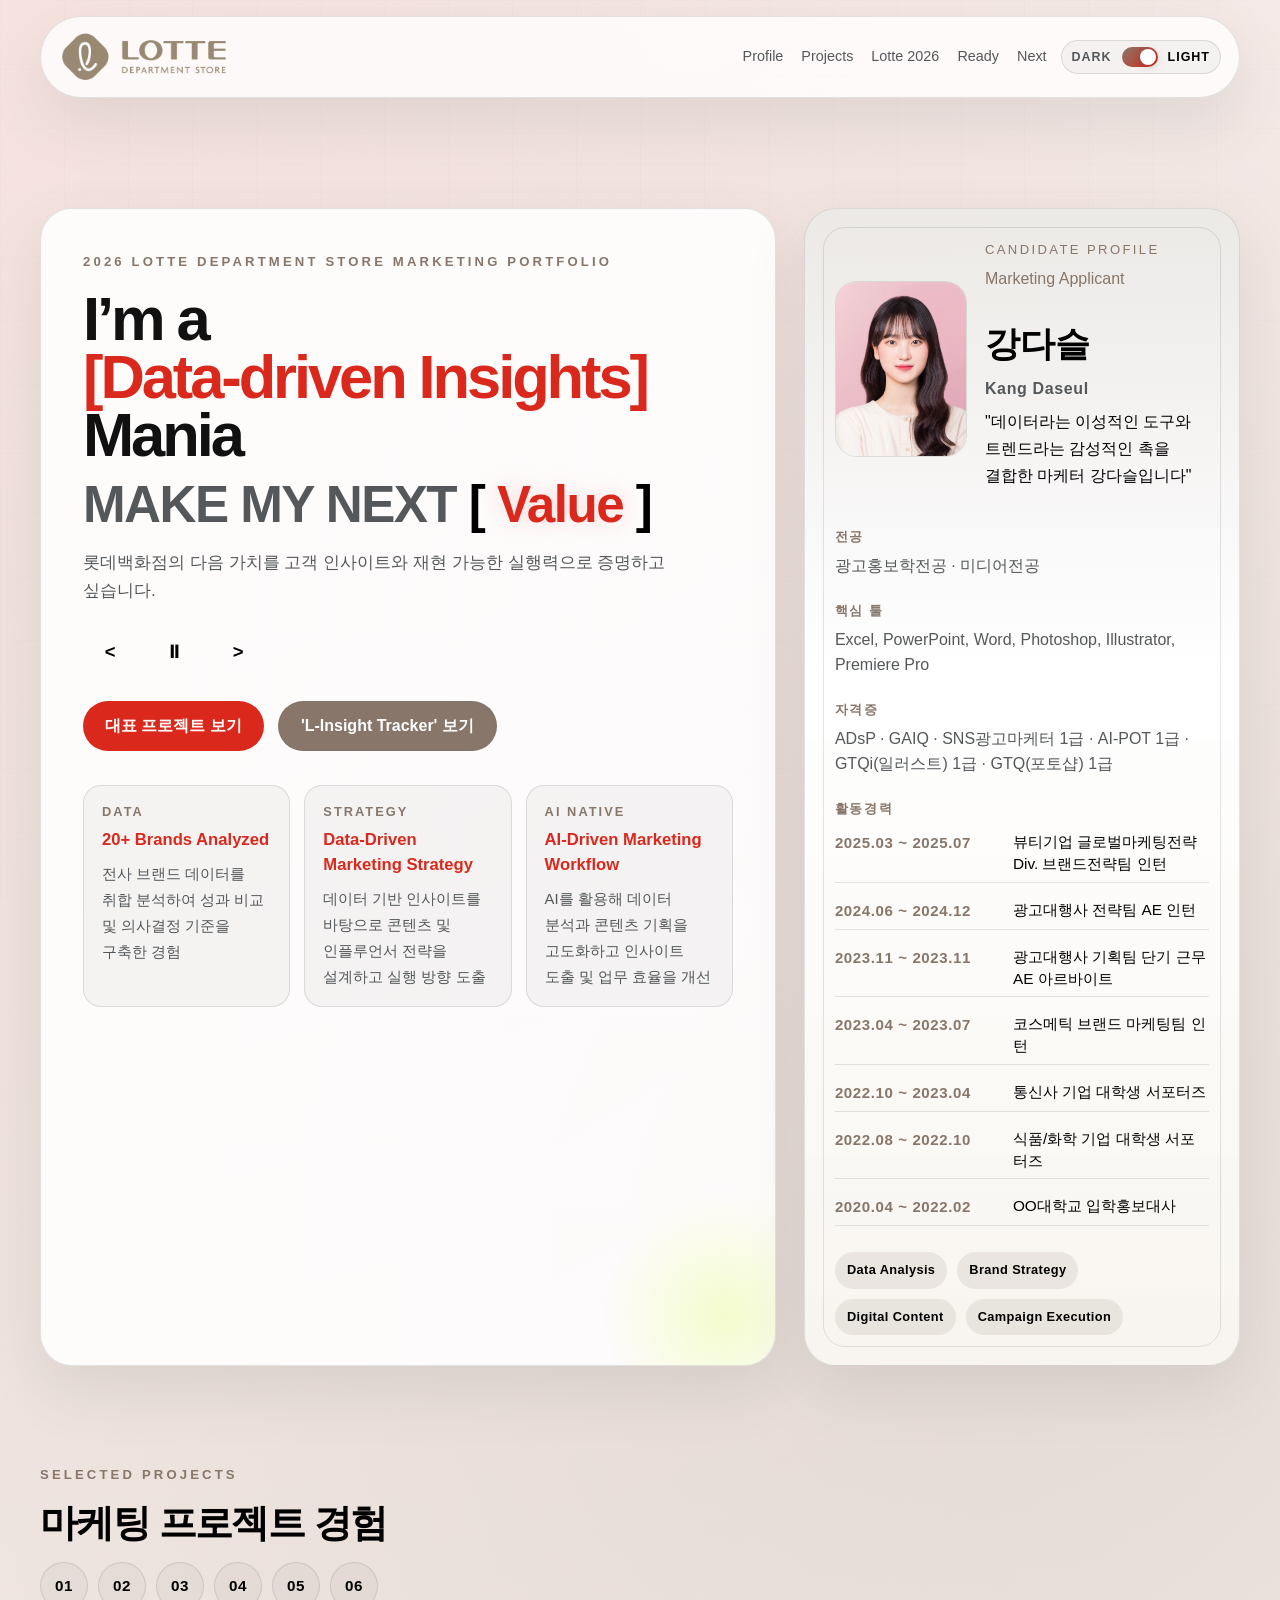
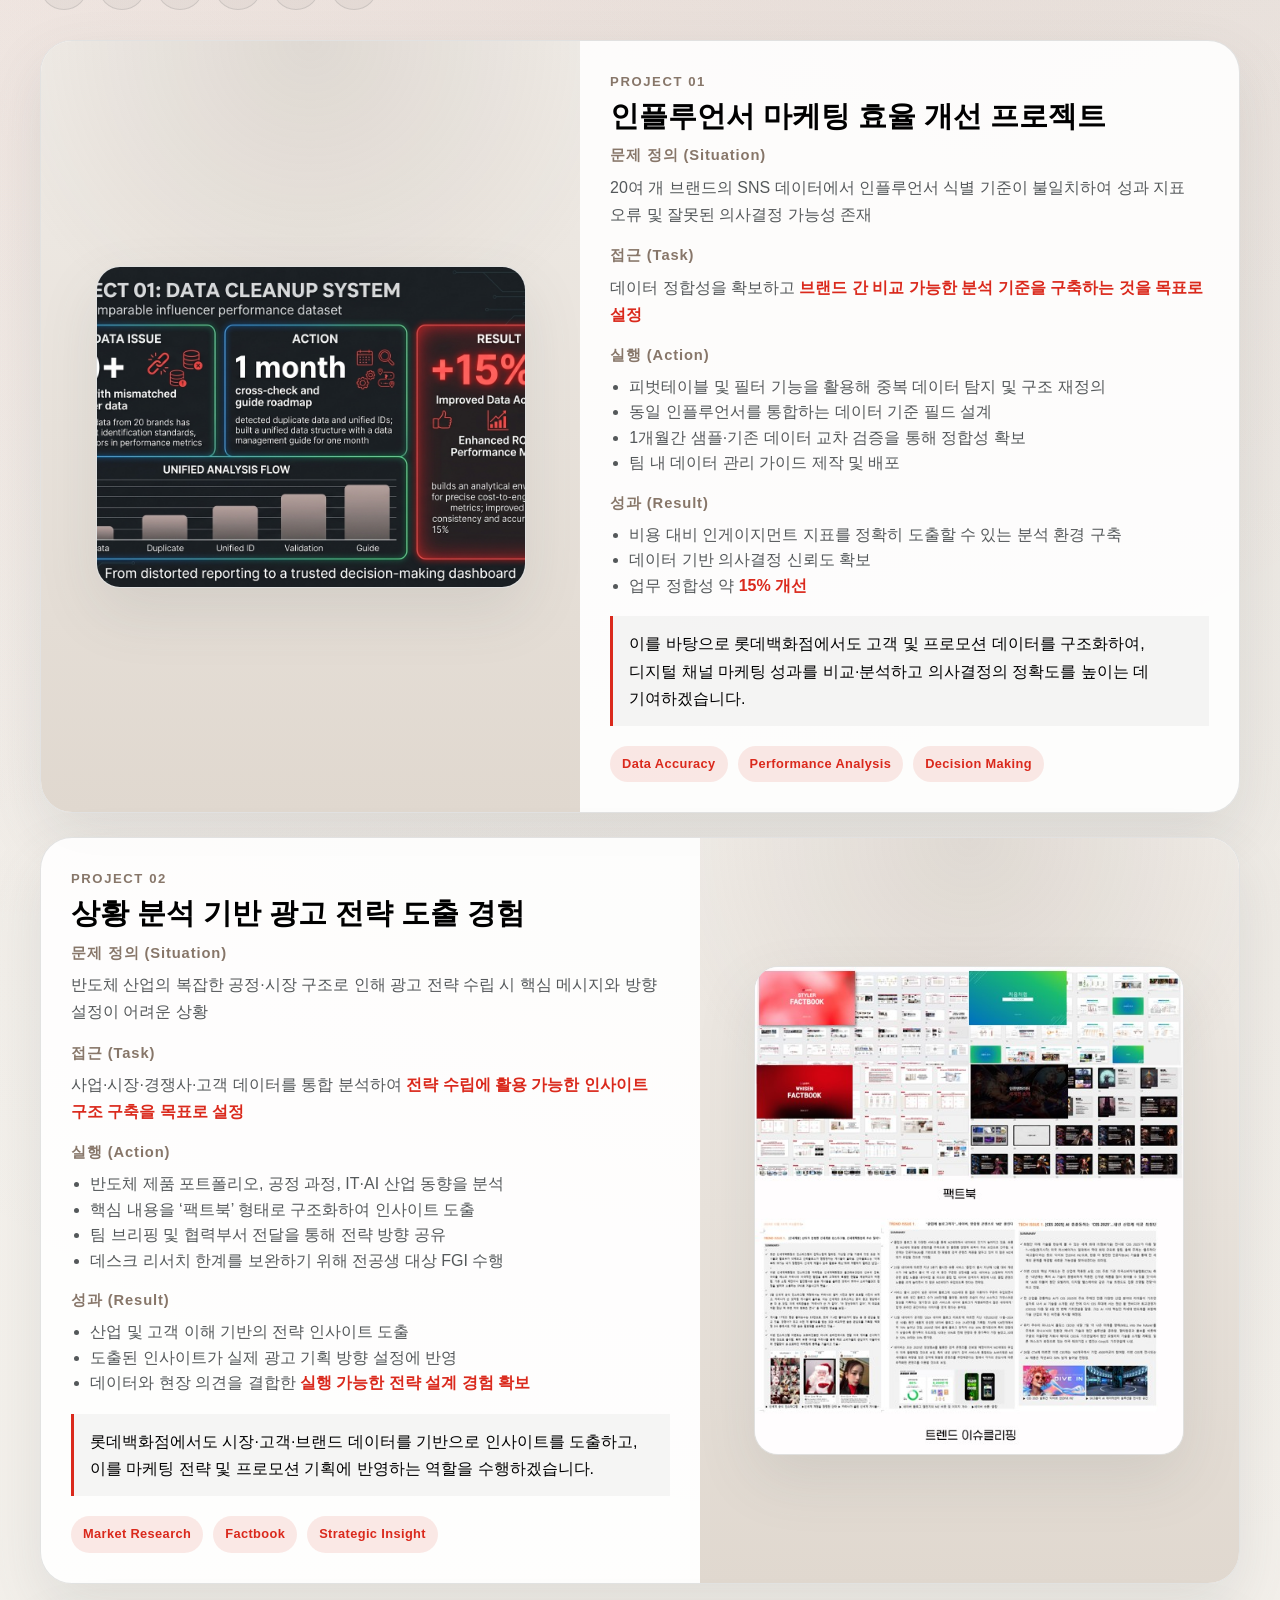
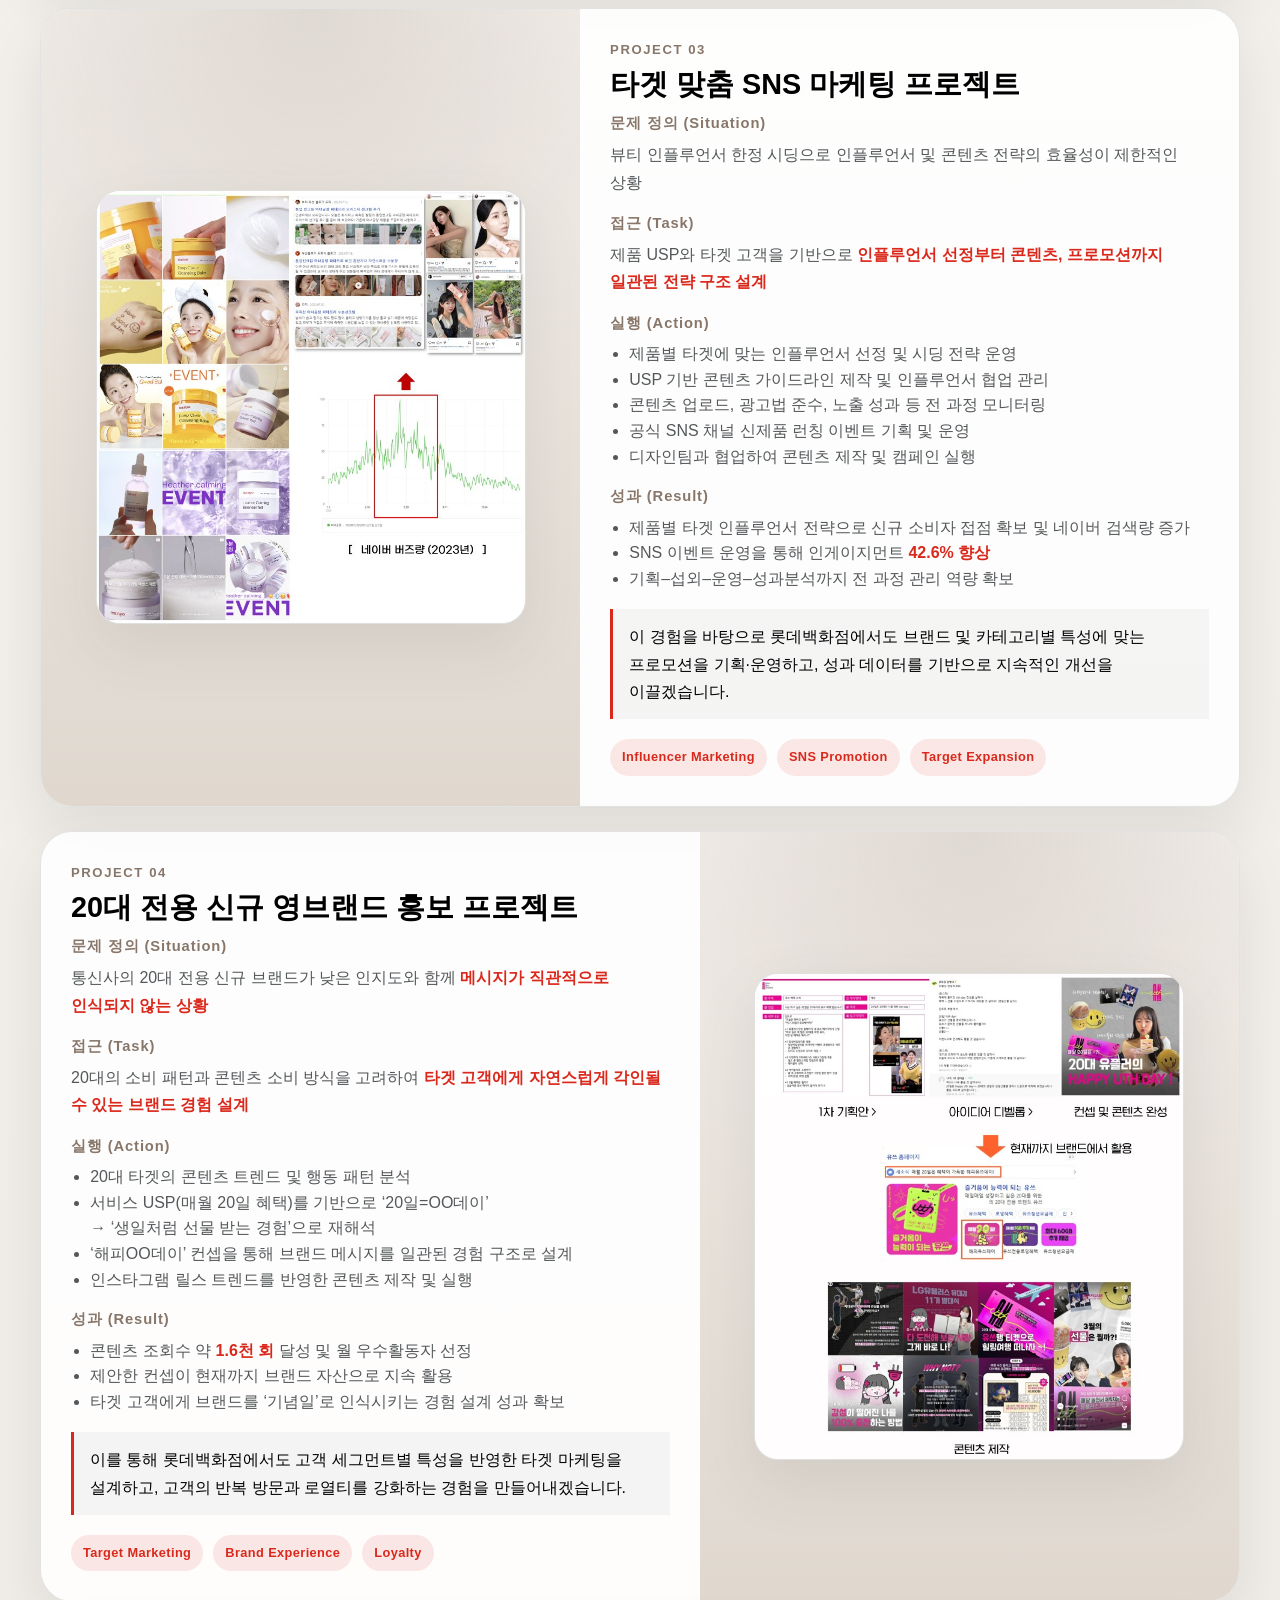
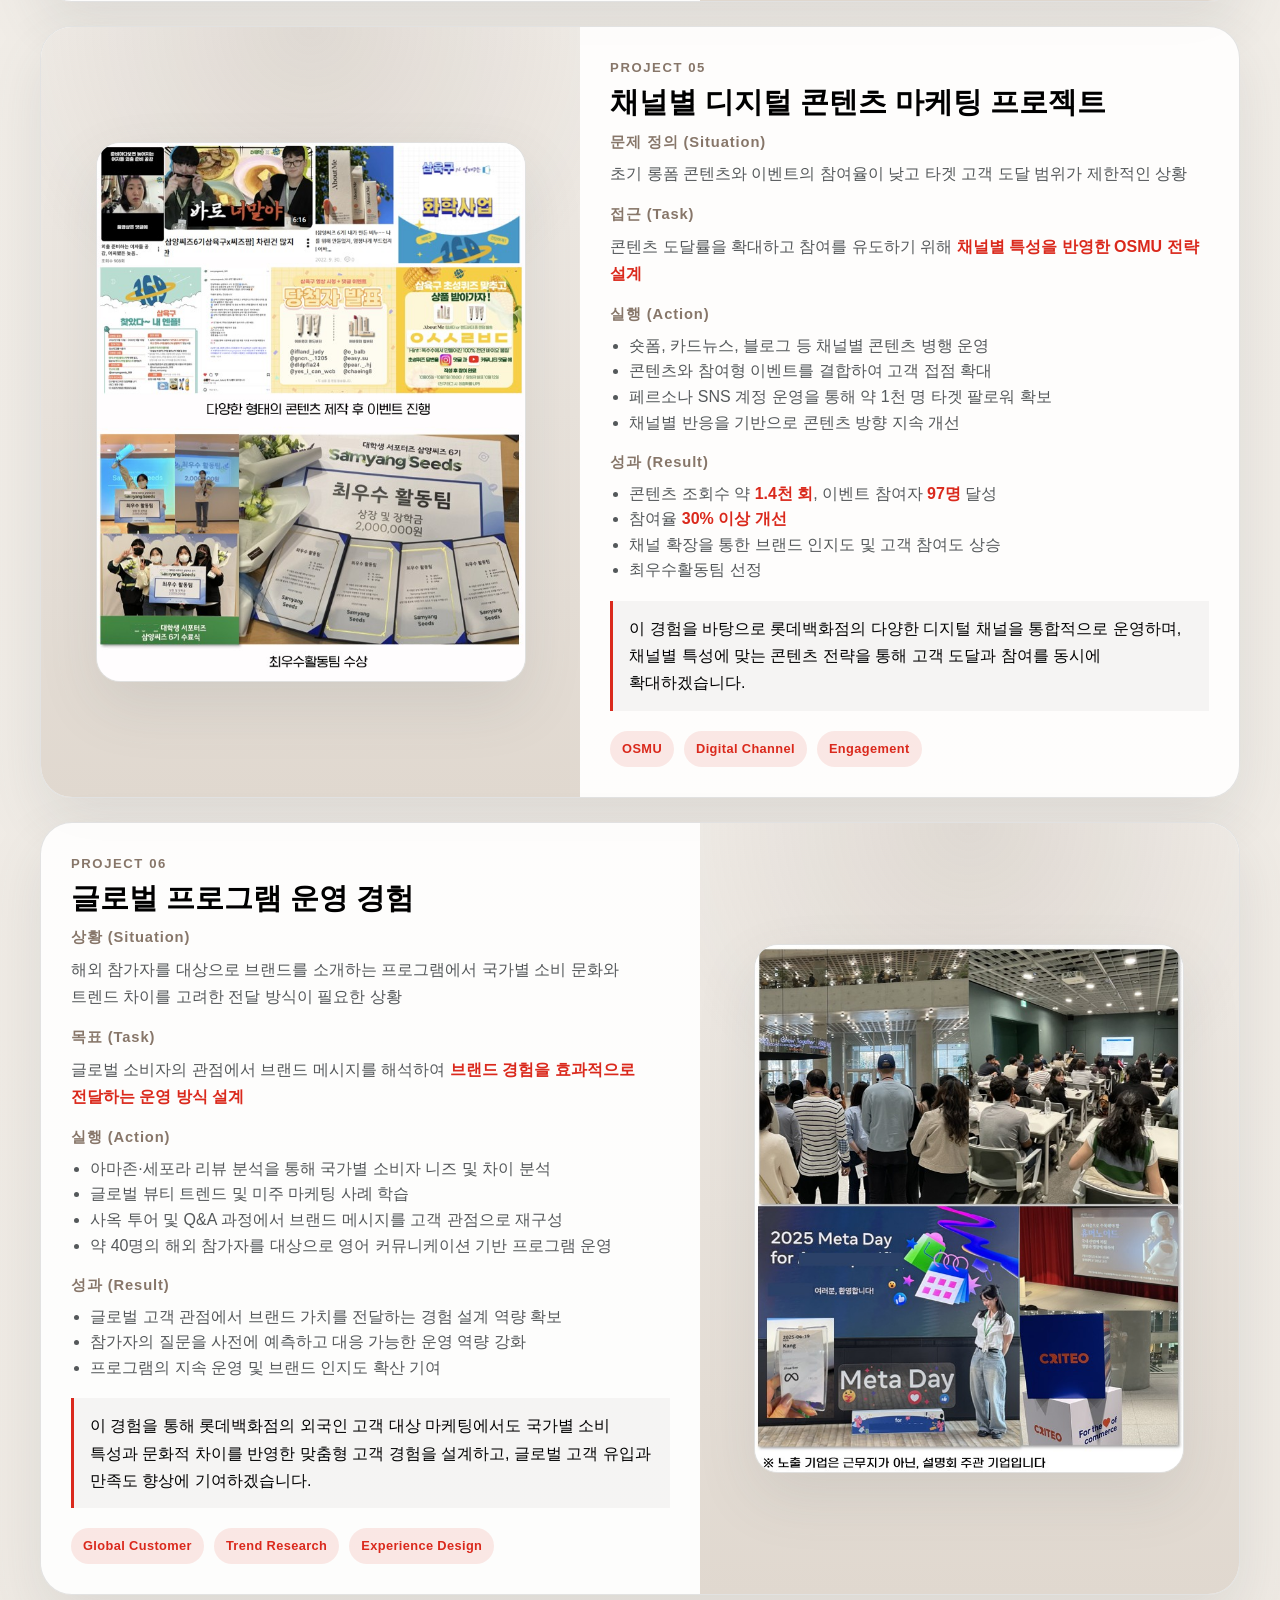
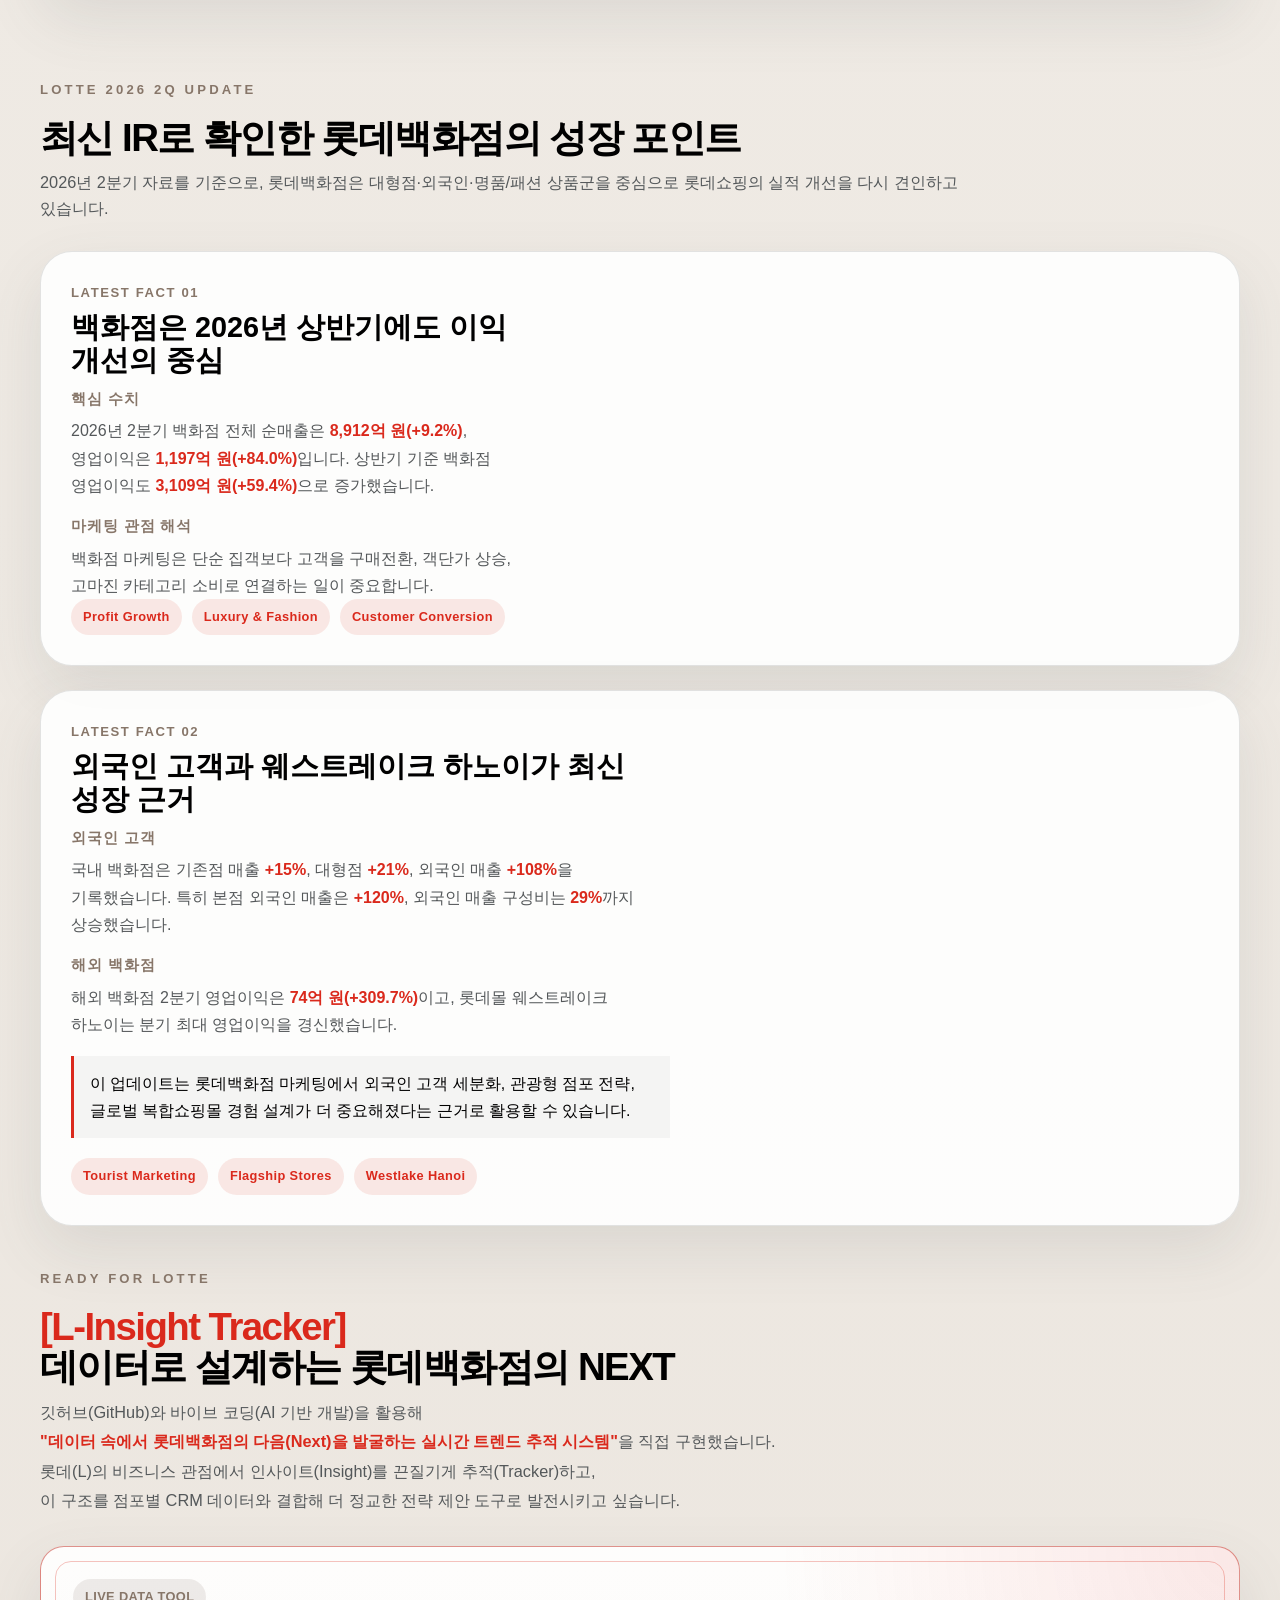
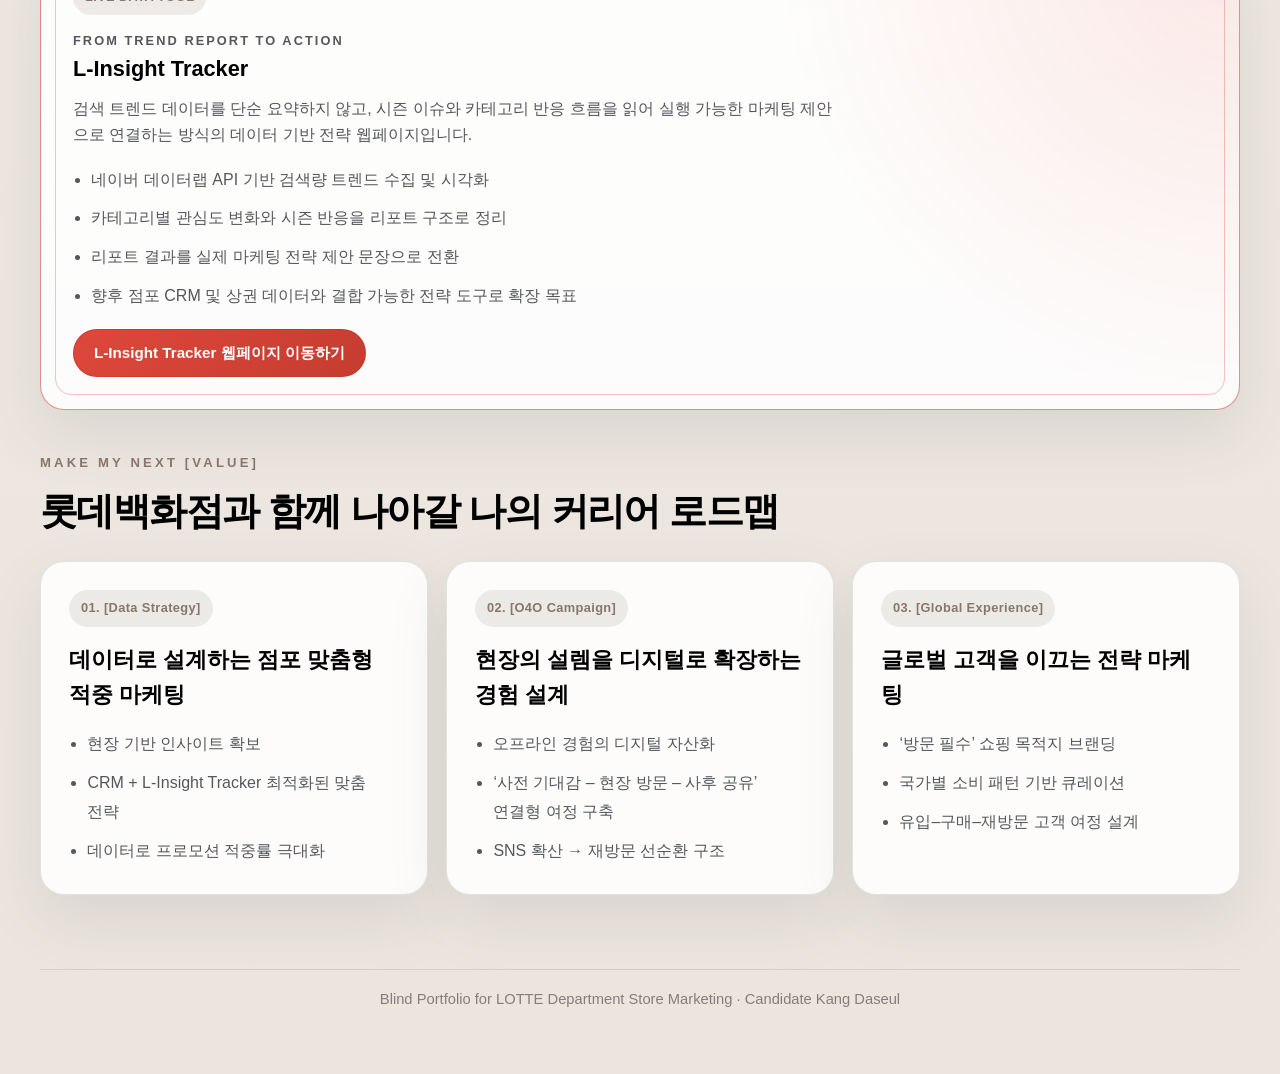
==== commit cf61de6d: "Add 2026 Q2 Lotte update" ====
--- a/index.html
+++ b/index.html
@@ -20,6 +20,7 @@
         <nav class="site-nav" aria-label="주요 섹션">
           <a href="#profile">Profile</a>
           <a href="#projects">Projects</a>
+          <a href="#lotte-q2">Lotte 2026</a>
           <a href="#tracker">Ready</a>
           <a href="#next">Next</a>
         </nav>
@@ -432,6 +433,79 @@
         </div>
       </section>
 
+
+      <section class="section section-projects" id="lotte-q2">
+        <div class="section-heading" data-reveal="up">
+          <p class="eyebrow">LOTTE 2026 2Q UPDATE</p>
+          <h2>최신 IR로 확인한 롯데백화점의 성장 포인트</h2>
+          <p>
+            2026년 2분기 자료를 기준으로, 롯데백화점은 대형점·외국인·명품/패션 상품군을 중심으로
+            롯데쇼핑의 실적 개선을 다시 견인하고 있습니다.
+          </p>
+        </div>
+
+        <div class="project-list">
+          <article class="project-card" data-reveal="up">
+            <div class="project-body">
+              <p class="project-meta">LATEST FACT 01</p>
+              <h3>백화점은 2026년 상반기에도 이익 개선의 중심</h3>
+              <div class="project-block">
+                <p class="project-block-title">핵심 수치</p>
+                <p class="project-block-copy">
+                  2026년 2분기 백화점 전체 순매출은 <strong class="project-emphasis">8,912억 원(+9.2%)</strong>,
+                  영업이익은 <strong class="project-emphasis">1,197억 원(+84.0%)</strong>입니다.
+                  상반기 기준 백화점 영업이익도 <strong class="project-emphasis">3,109억 원(+59.4%)</strong>으로 증가했습니다.
+                </p>
+              </div>
+              <div class="project-block">
+                <p class="project-block-title">마케팅 관점 해석</p>
+                <p class="project-block-copy">
+                  백화점 마케팅은 단순 집객보다 고객을 구매전환, 객단가 상승, 고마진 카테고리 소비로 연결하는 일이 중요합니다.
+                </p>
+              </div>
+              <div class="project-tags">
+                <span>Profit Growth</span>
+                <span>Luxury & Fashion</span>
+                <span>Customer Conversion</span>
+              </div>
+            </div>
+          </article>
+
+          <article class="project-card project-card-reverse" data-reveal="up">
+            <div class="project-body">
+              <p class="project-meta">LATEST FACT 02</p>
+              <h3>외국인 고객과 웨스트레이크 하노이가 최신 성장 근거</h3>
+              <div class="project-block">
+                <p class="project-block-title">외국인 고객</p>
+                <p class="project-block-copy">
+                  국내 백화점은 기존점 매출 <strong class="project-emphasis">+15%</strong>,
+                  대형점 <strong class="project-emphasis">+21%</strong>,
+                  외국인 매출 <strong class="project-emphasis">+108%</strong>을 기록했습니다.
+                  특히 본점 외국인 매출은 <strong class="project-emphasis">+120%</strong>,
+                  외국인 매출 구성비는 <strong class="project-emphasis">29%</strong>까지 상승했습니다.
+                </p>
+              </div>
+              <div class="project-block">
+                <p class="project-block-title">해외 백화점</p>
+                <p class="project-block-copy">
+                  해외 백화점 2분기 영업이익은 <strong class="project-emphasis">74억 원(+309.7%)</strong>이고,
+                  롯데몰 웨스트레이크 하노이는 분기 최대 영업이익을 경신했습니다.
+                </p>
+              </div>
+              <p class="project-fit-note">
+                이 업데이트는 롯데백화점 마케팅에서 외국인 고객 세분화, 관광형 점포 전략,
+                글로벌 복합쇼핑몰 경험 설계가 더 중요해졌다는 근거로 활용할 수 있습니다.
+              </p>
+              <div class="project-tags">
+                <span>Tourist Marketing</span>
+                <span>Flagship Stores</span>
+                <span>Westlake Hanoi</span>
+              </div>
+            </div>
+          </article>
+        </div>
+      </section>
+
       <section class="section section-tracker" id="tracker">
         <div class="section-heading" data-reveal="up">
           <p class="eyebrow">READY FOR LOTTE</p>
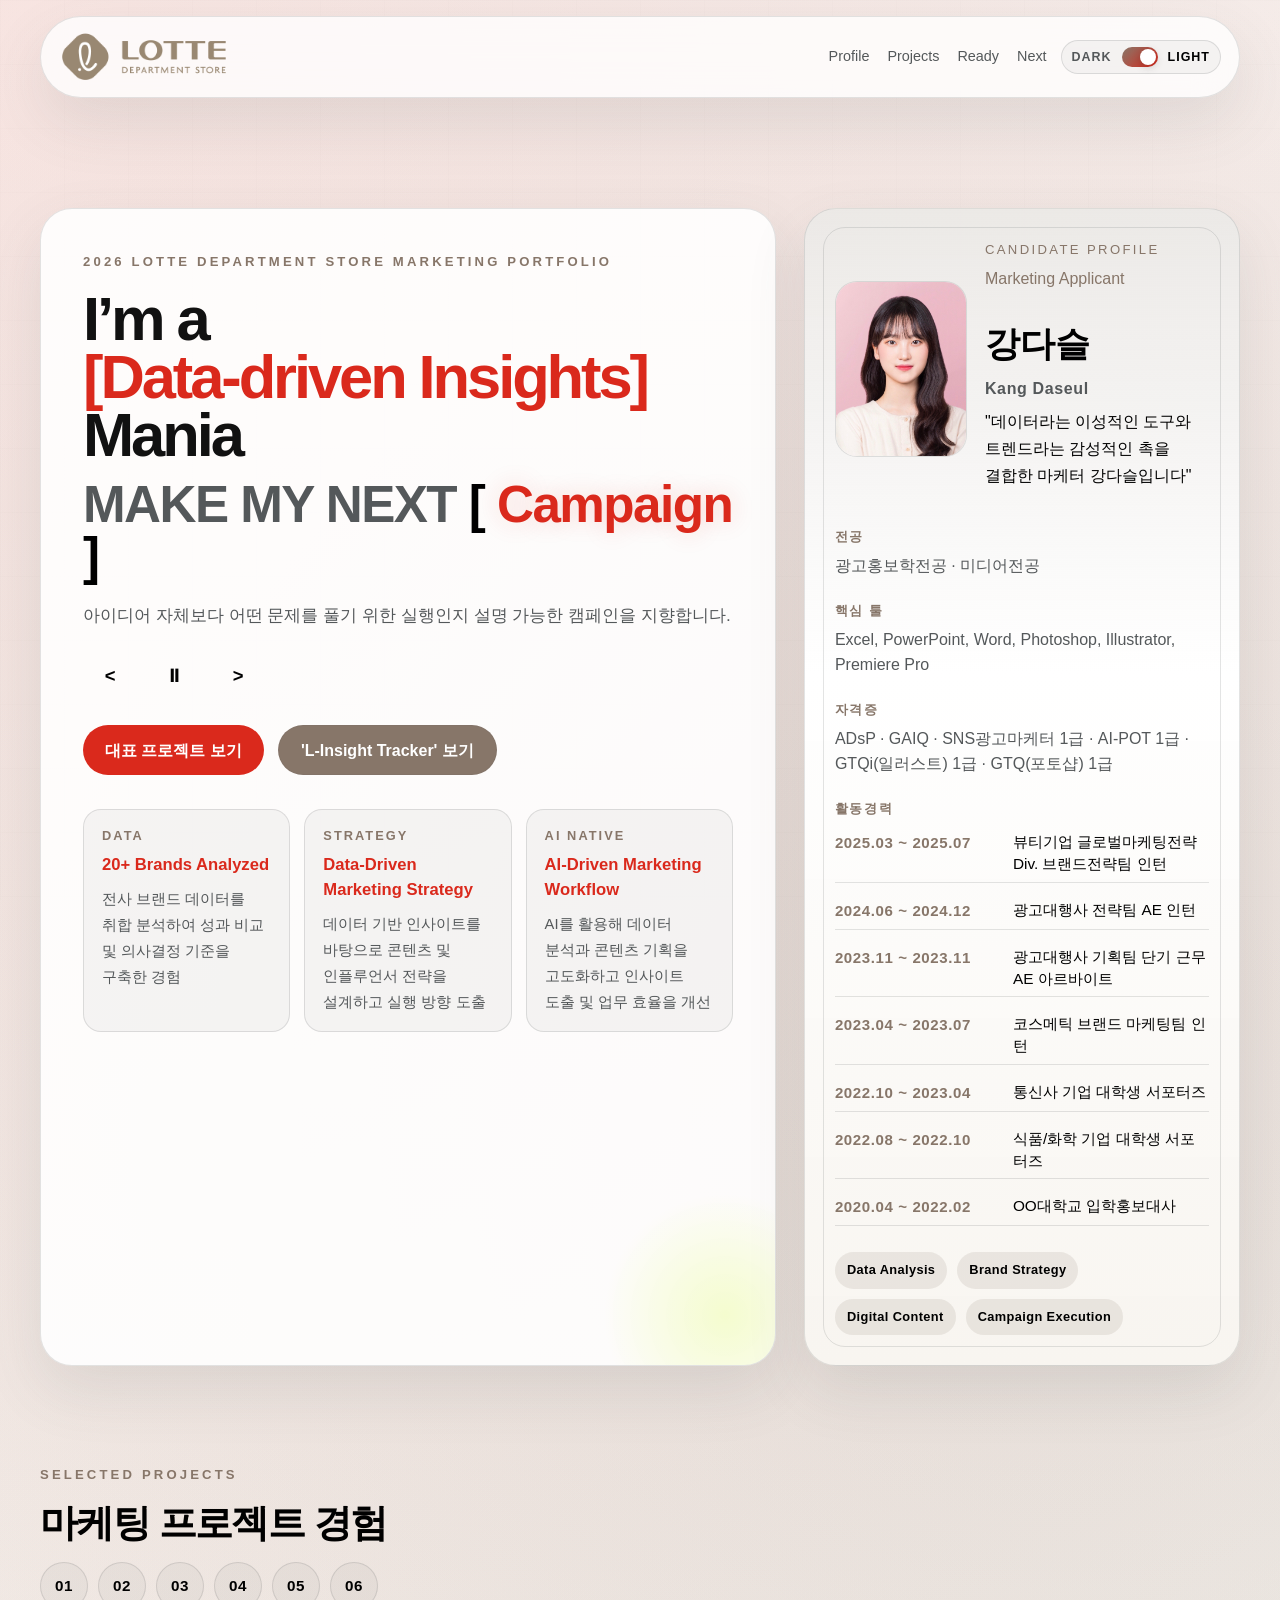
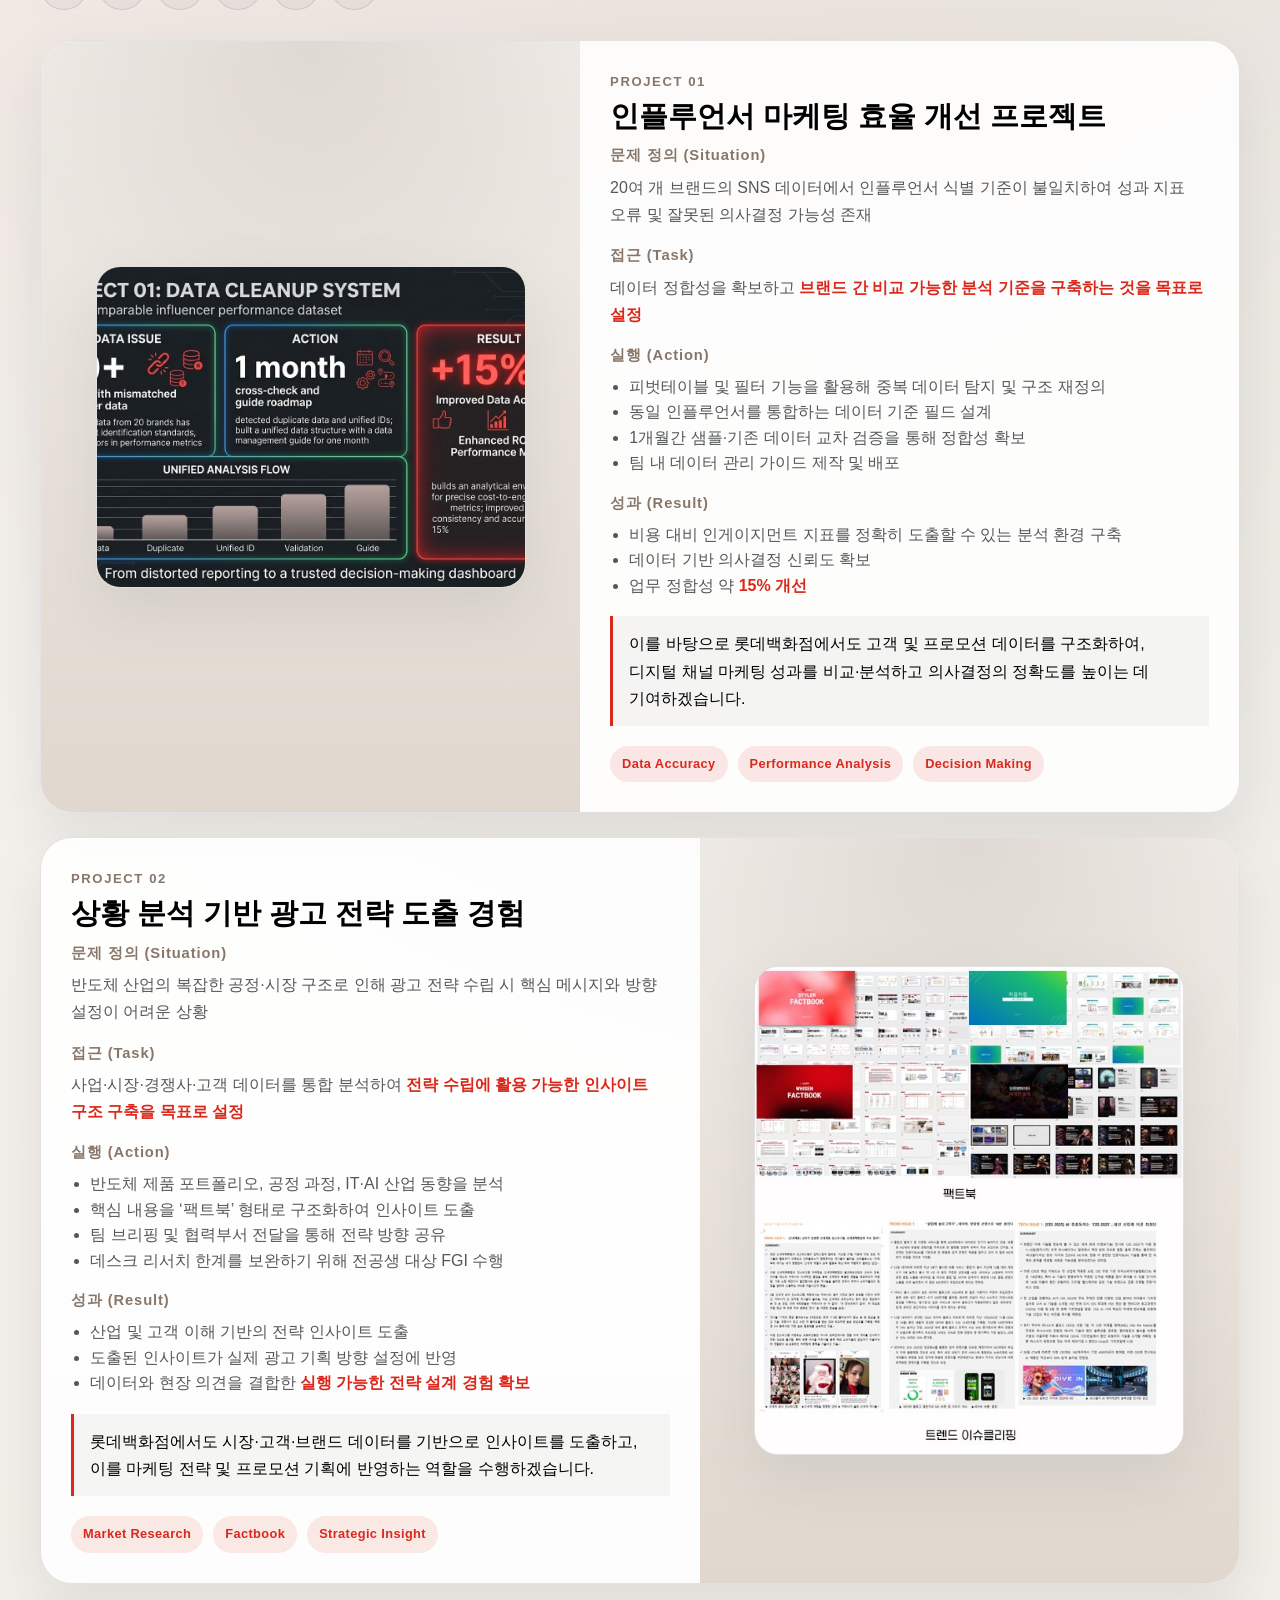
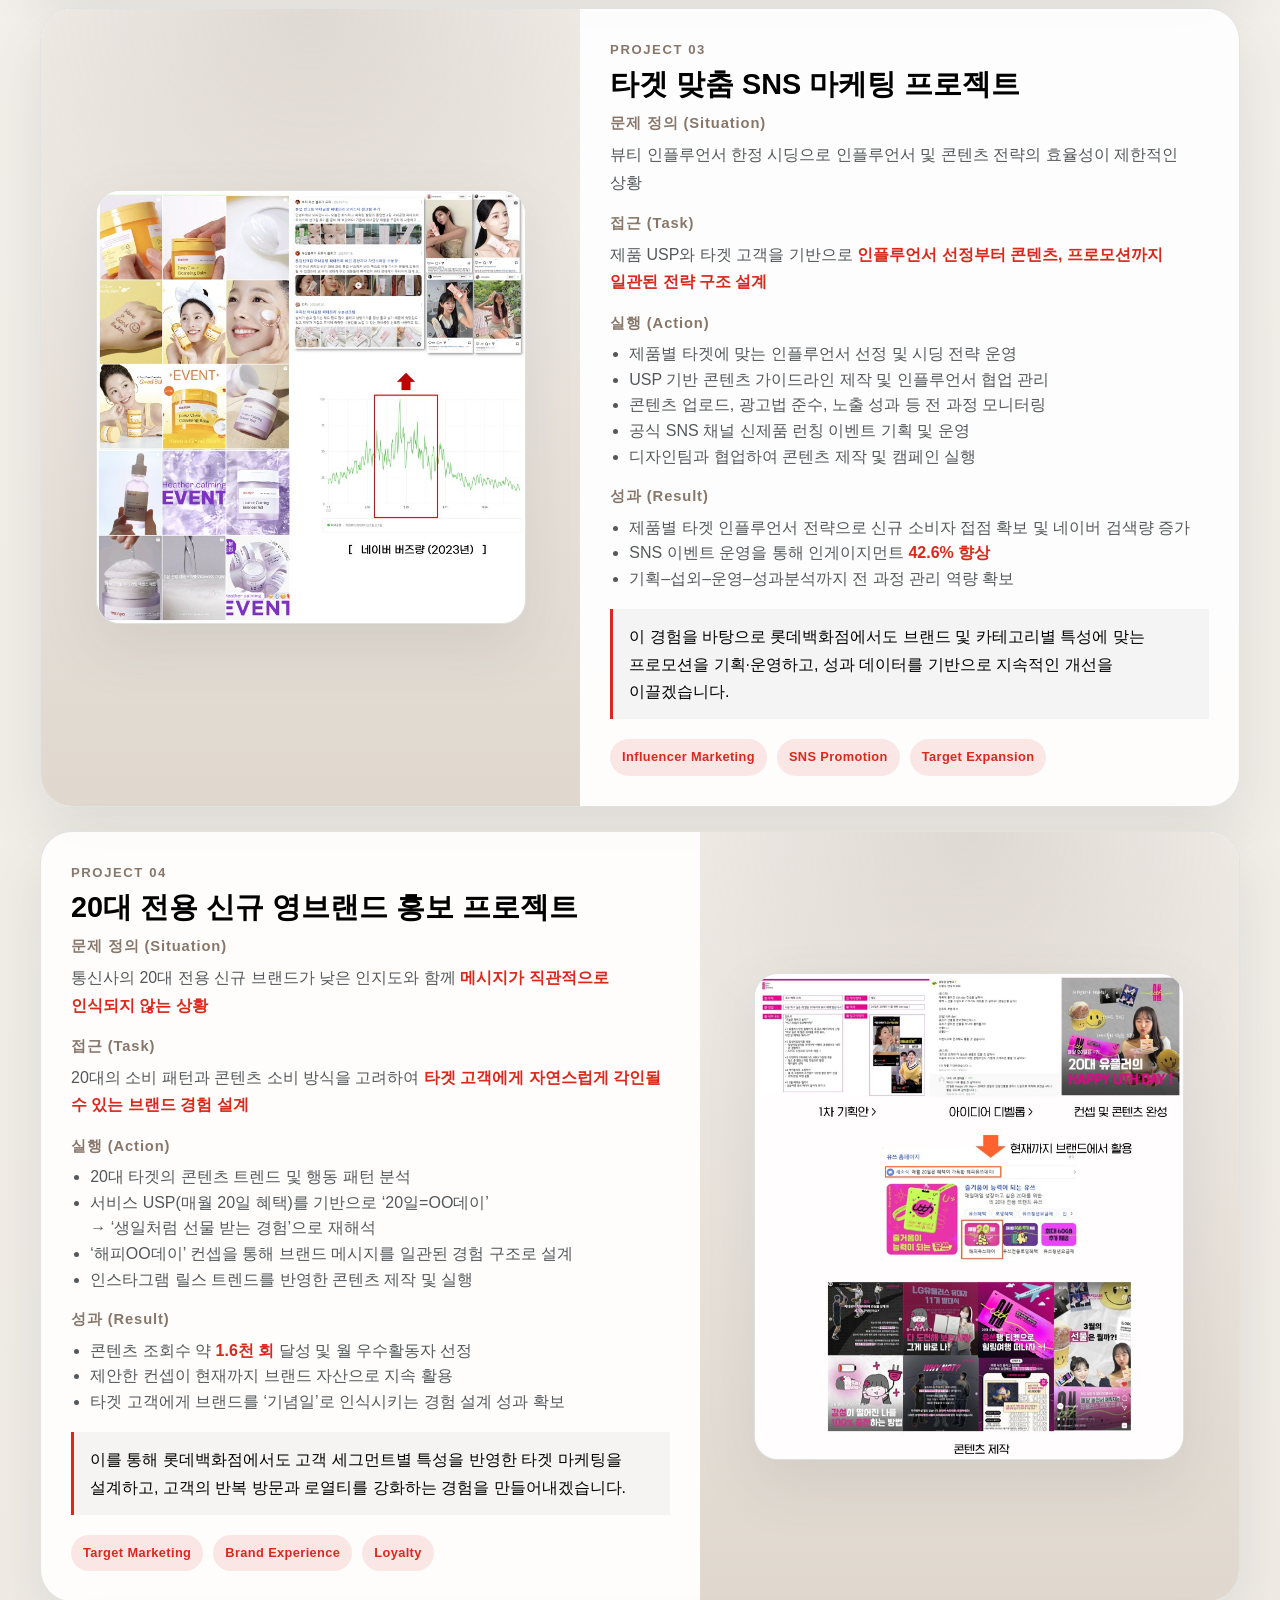
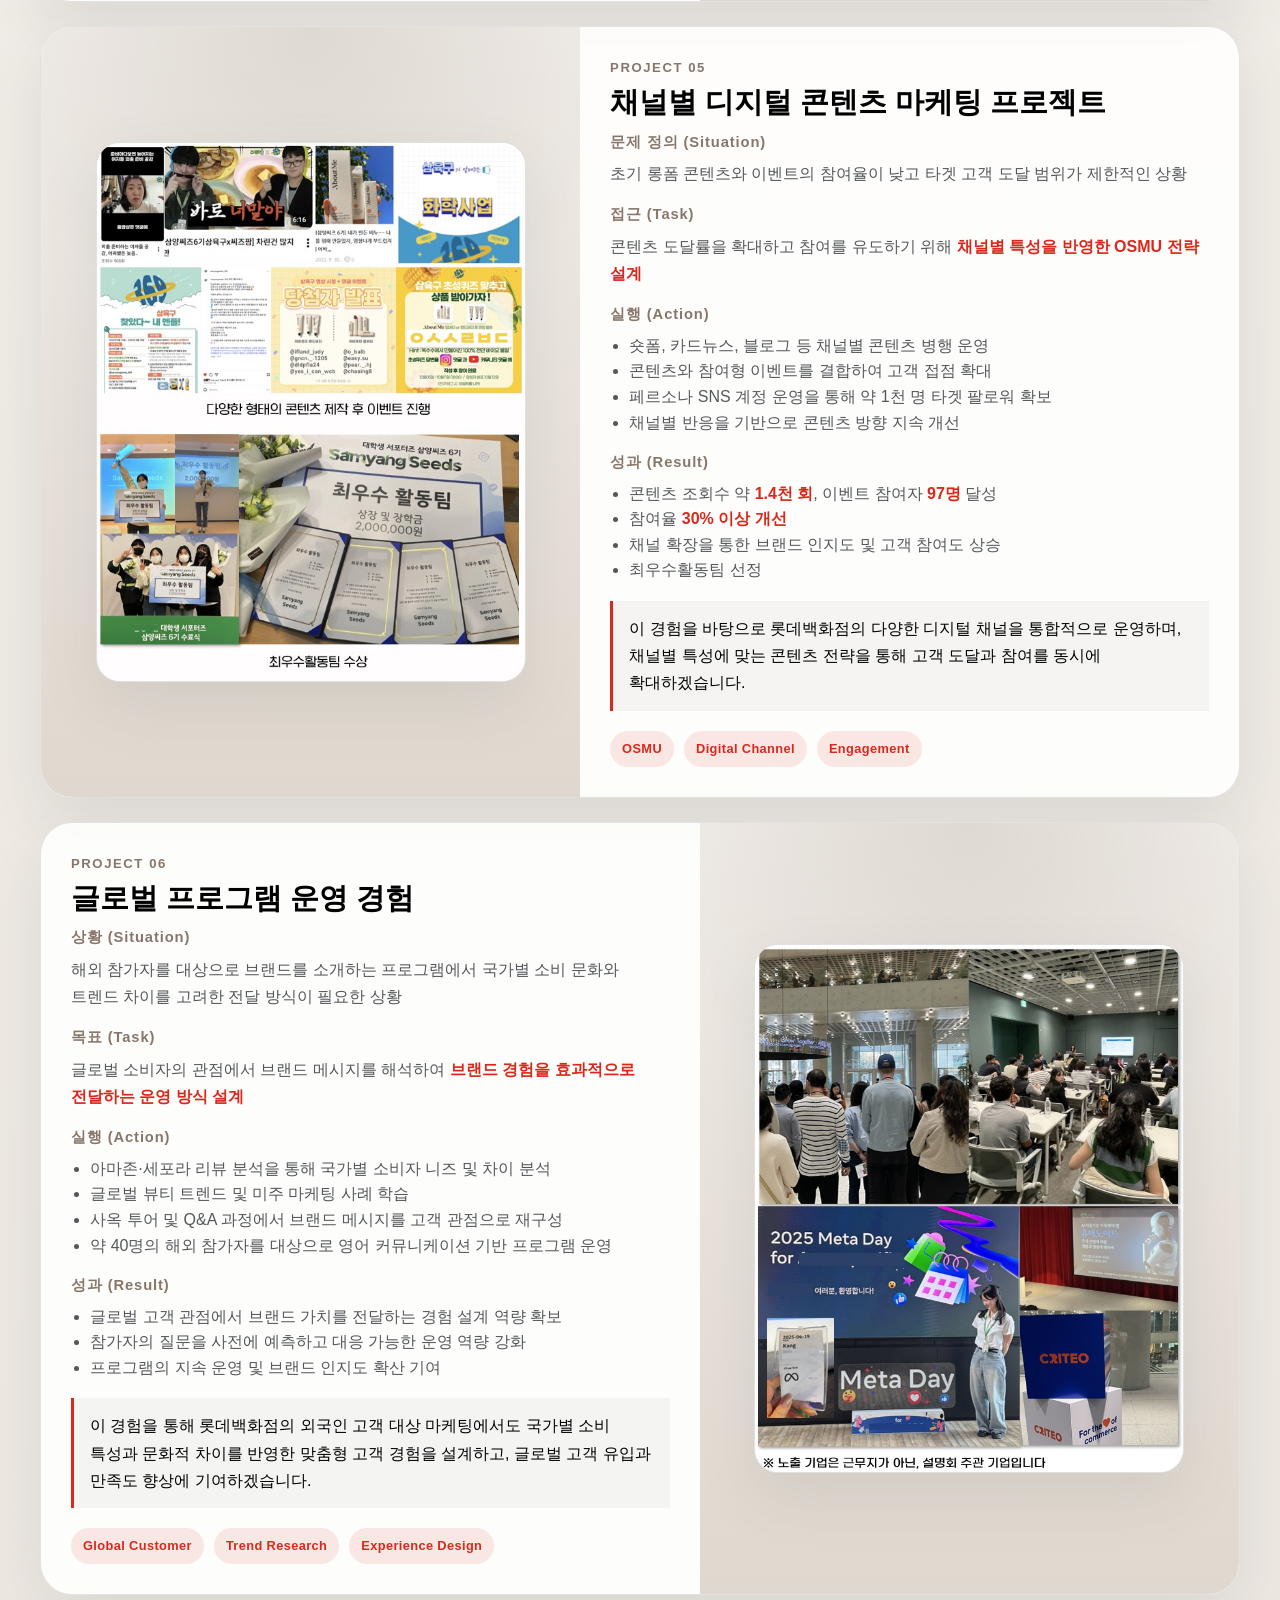
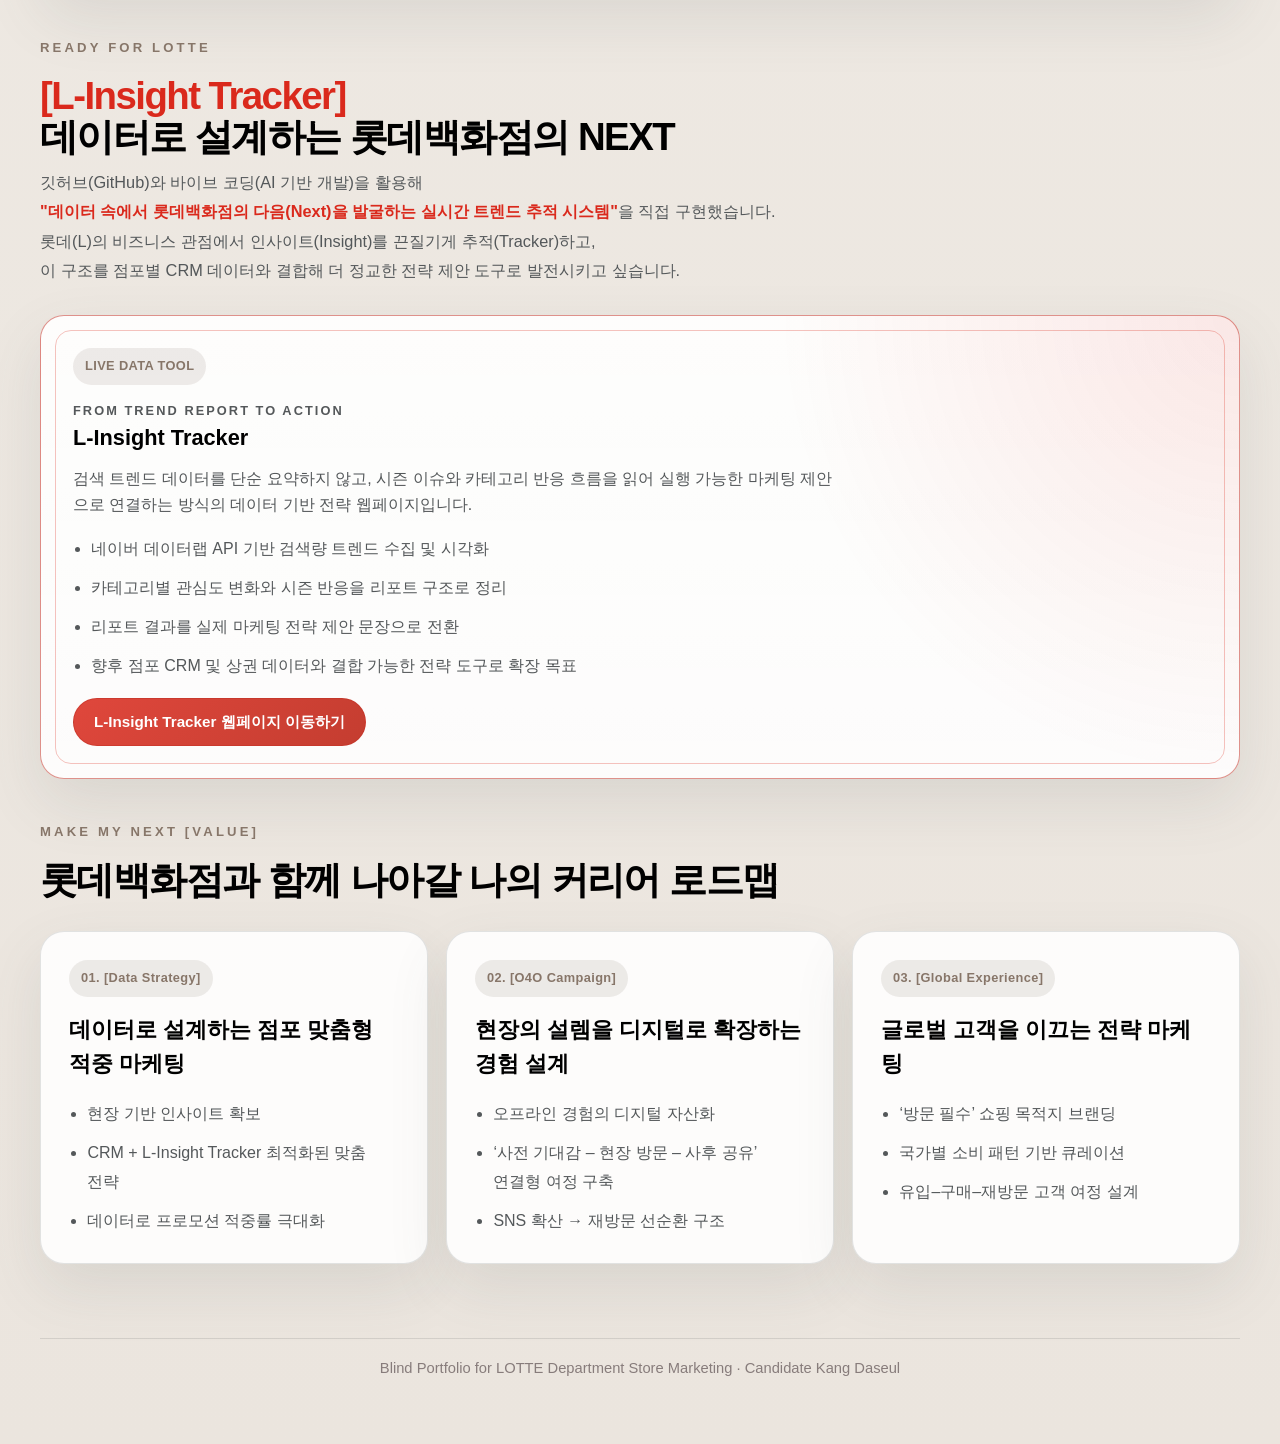
==== commit 40251218: "Move 2026 Q2 update to interview board" ====
--- a/index.html
+++ b/index.html
@@ -20,7 +20,6 @@
         <nav class="site-nav" aria-label="주요 섹션">
           <a href="#profile">Profile</a>
           <a href="#projects">Projects</a>
-          <a href="#lotte-q2">Lotte 2026</a>
           <a href="#tracker">Ready</a>
           <a href="#next">Next</a>
         </nav>
@@ -434,78 +433,6 @@
       </section>
 
 
-      <section class="section section-projects" id="lotte-q2">
-        <div class="section-heading" data-reveal="up">
-          <p class="eyebrow">LOTTE 2026 2Q UPDATE</p>
-          <h2>최신 IR로 확인한 롯데백화점의 성장 포인트</h2>
-          <p>
-            2026년 2분기 자료를 기준으로, 롯데백화점은 대형점·외국인·명품/패션 상품군을 중심으로
-            롯데쇼핑의 실적 개선을 다시 견인하고 있습니다.
-          </p>
-        </div>
-
-        <div class="project-list">
-          <article class="project-card" data-reveal="up">
-            <div class="project-body">
-              <p class="project-meta">LATEST FACT 01</p>
-              <h3>백화점은 2026년 상반기에도 이익 개선의 중심</h3>
-              <div class="project-block">
-                <p class="project-block-title">핵심 수치</p>
-                <p class="project-block-copy">
-                  2026년 2분기 백화점 전체 순매출은 <strong class="project-emphasis">8,912억 원(+9.2%)</strong>,
-                  영업이익은 <strong class="project-emphasis">1,197억 원(+84.0%)</strong>입니다.
-                  상반기 기준 백화점 영업이익도 <strong class="project-emphasis">3,109억 원(+59.4%)</strong>으로 증가했습니다.
-                </p>
-              </div>
-              <div class="project-block">
-                <p class="project-block-title">마케팅 관점 해석</p>
-                <p class="project-block-copy">
-                  백화점 마케팅은 단순 집객보다 고객을 구매전환, 객단가 상승, 고마진 카테고리 소비로 연결하는 일이 중요합니다.
-                </p>
-              </div>
-              <div class="project-tags">
-                <span>Profit Growth</span>
-                <span>Luxury & Fashion</span>
-                <span>Customer Conversion</span>
-              </div>
-            </div>
-          </article>
-
-          <article class="project-card project-card-reverse" data-reveal="up">
-            <div class="project-body">
-              <p class="project-meta">LATEST FACT 02</p>
-              <h3>외국인 고객과 웨스트레이크 하노이가 최신 성장 근거</h3>
-              <div class="project-block">
-                <p class="project-block-title">외국인 고객</p>
-                <p class="project-block-copy">
-                  국내 백화점은 기존점 매출 <strong class="project-emphasis">+15%</strong>,
-                  대형점 <strong class="project-emphasis">+21%</strong>,
-                  외국인 매출 <strong class="project-emphasis">+108%</strong>을 기록했습니다.
-                  특히 본점 외국인 매출은 <strong class="project-emphasis">+120%</strong>,
-                  외국인 매출 구성비는 <strong class="project-emphasis">29%</strong>까지 상승했습니다.
-                </p>
-              </div>
-              <div class="project-block">
-                <p class="project-block-title">해외 백화점</p>
-                <p class="project-block-copy">
-                  해외 백화점 2분기 영업이익은 <strong class="project-emphasis">74억 원(+309.7%)</strong>이고,
-                  롯데몰 웨스트레이크 하노이는 분기 최대 영업이익을 경신했습니다.
-                </p>
-              </div>
-              <p class="project-fit-note">
-                이 업데이트는 롯데백화점 마케팅에서 외국인 고객 세분화, 관광형 점포 전략,
-                글로벌 복합쇼핑몰 경험 설계가 더 중요해졌다는 근거로 활용할 수 있습니다.
-              </p>
-              <div class="project-tags">
-                <span>Tourist Marketing</span>
-                <span>Flagship Stores</span>
-                <span>Westlake Hanoi</span>
-              </div>
-            </div>
-          </article>
-        </div>
-      </section>
-
       <section class="section section-tracker" id="tracker">
         <div class="section-heading" data-reveal="up">
           <p class="eyebrow">READY FOR LOTTE</p>
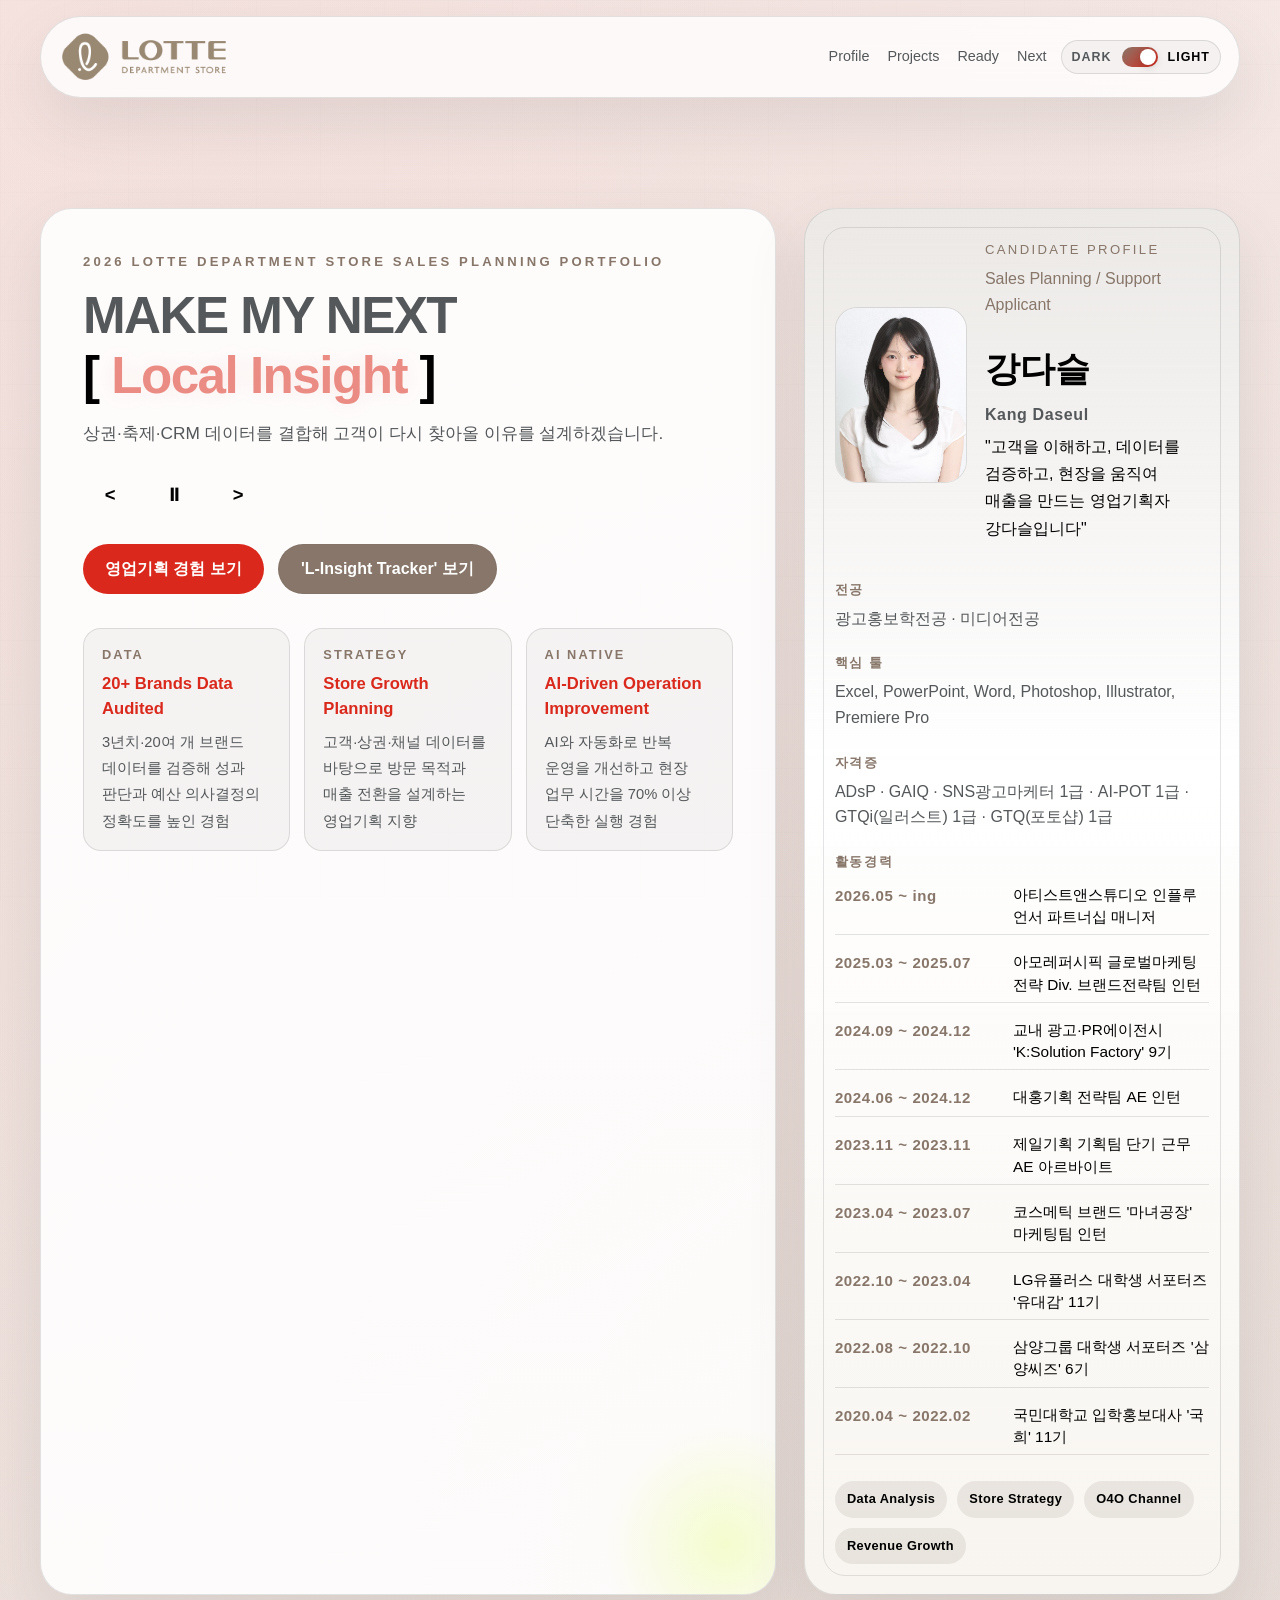
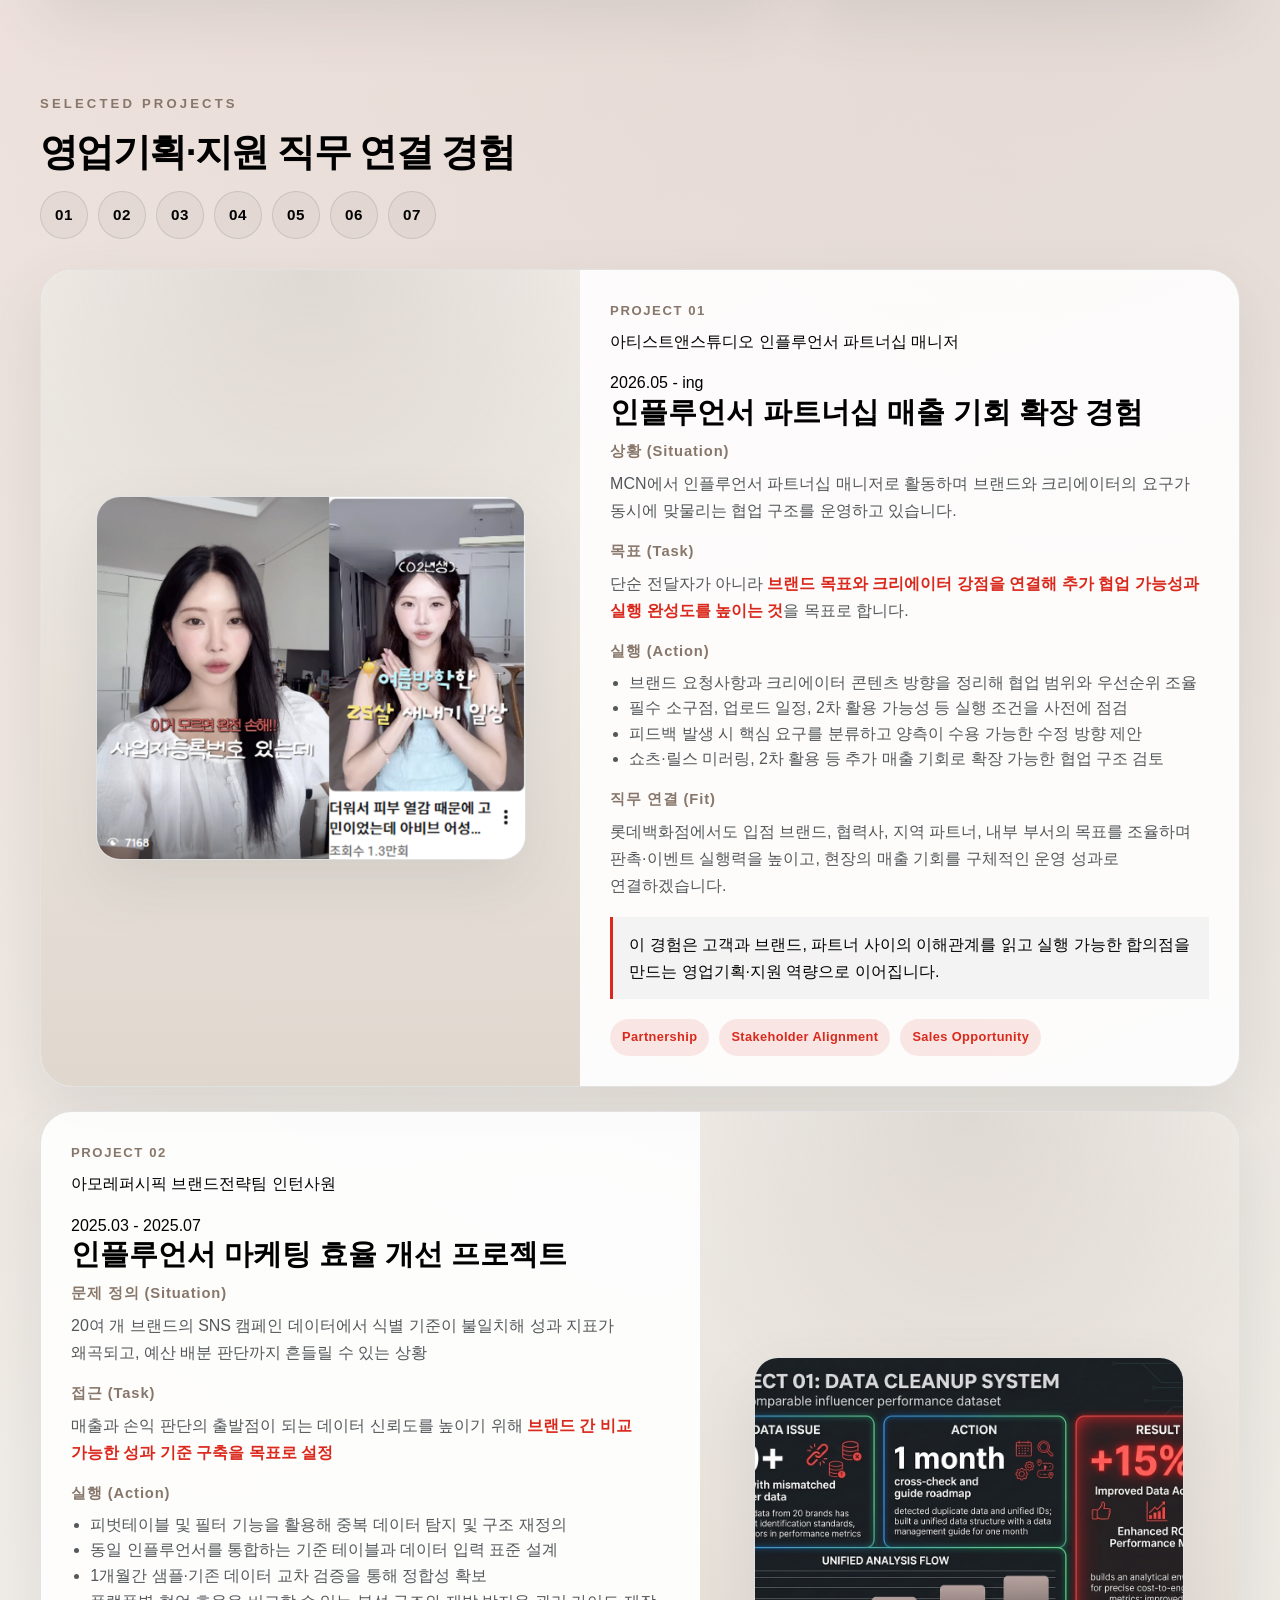
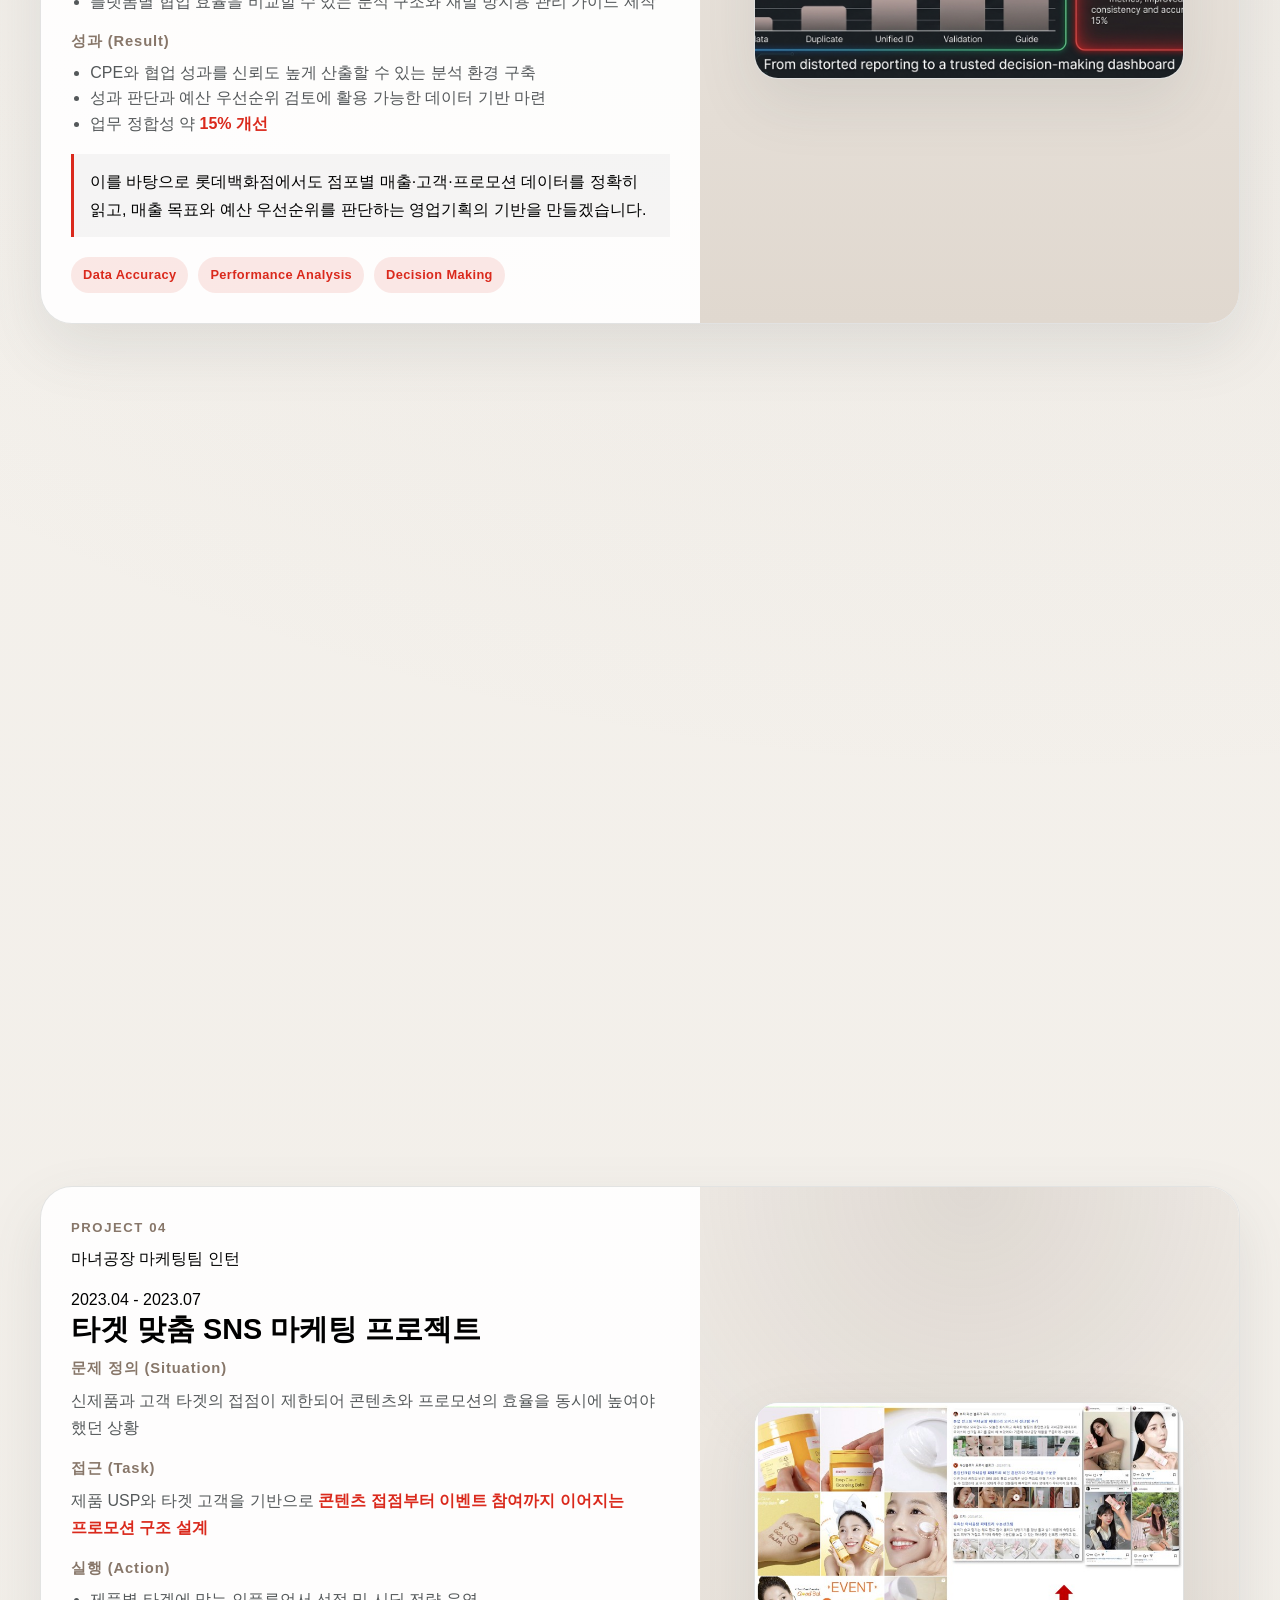
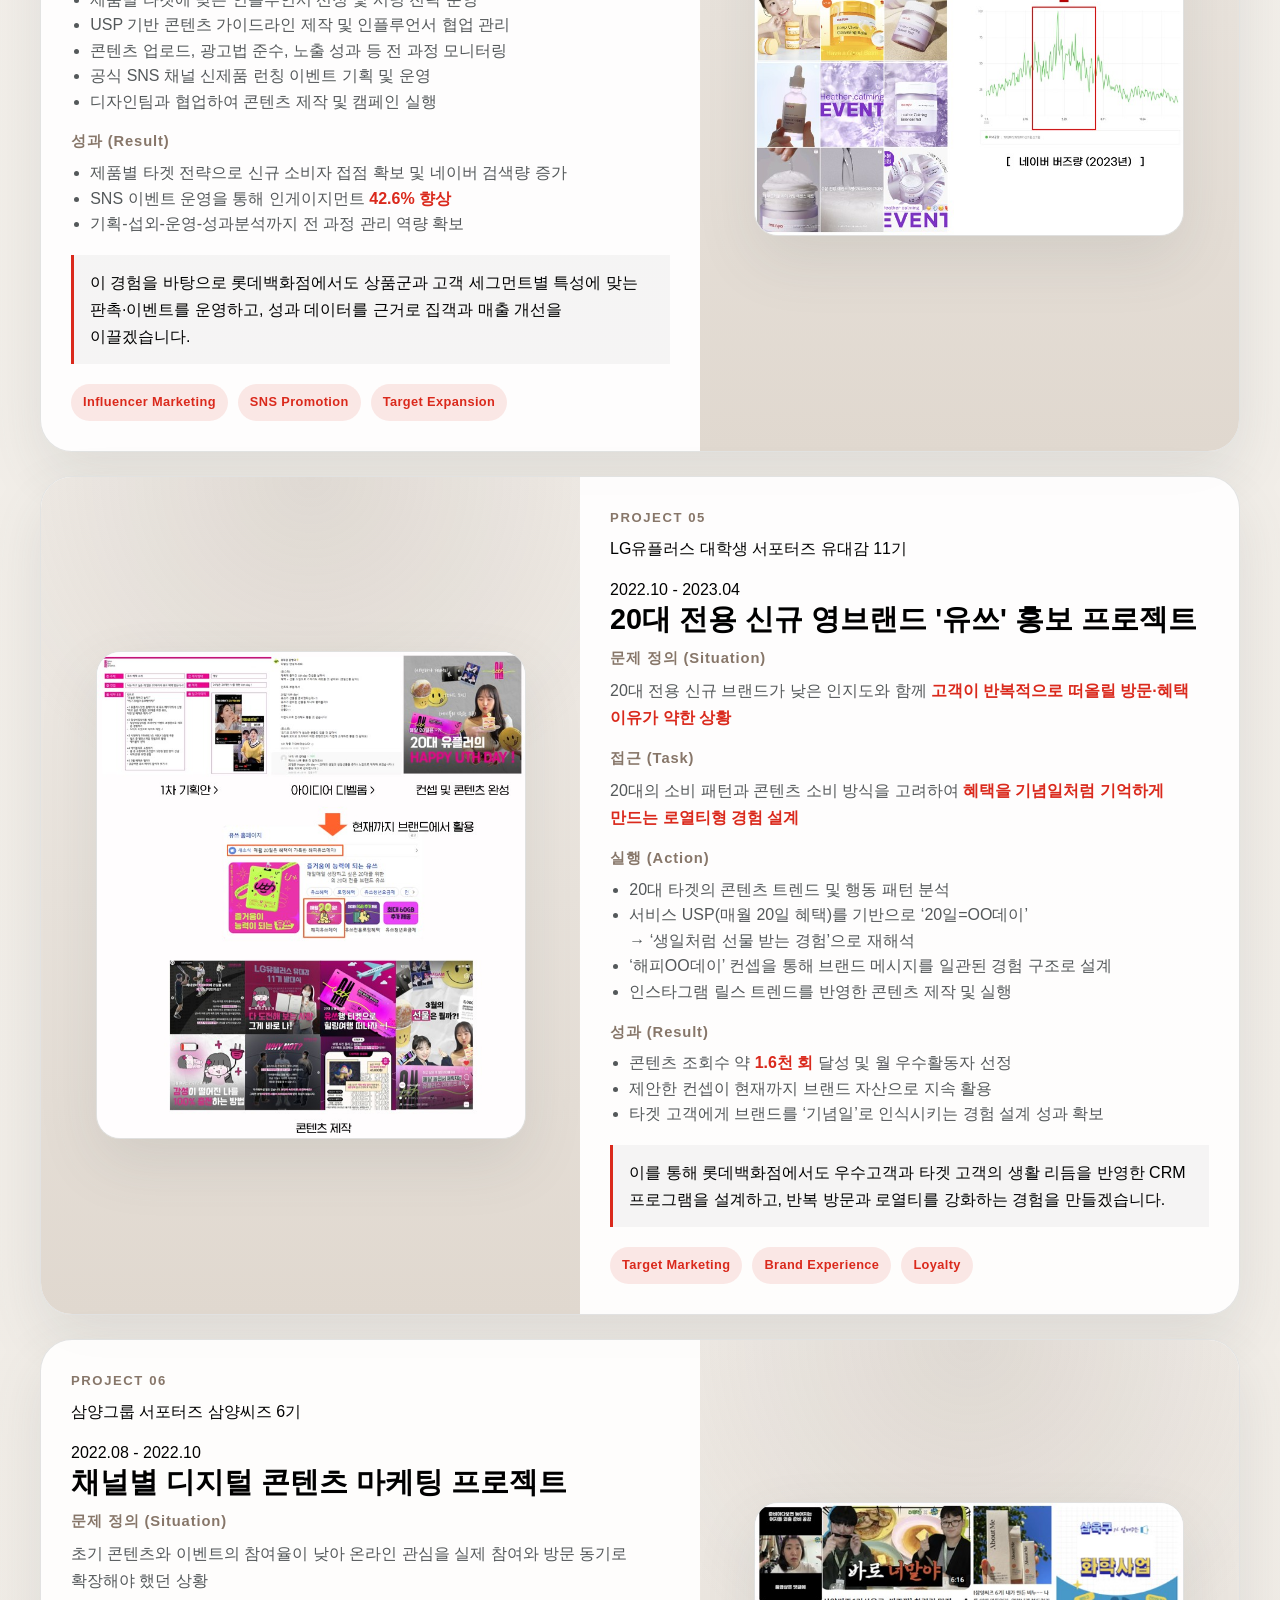
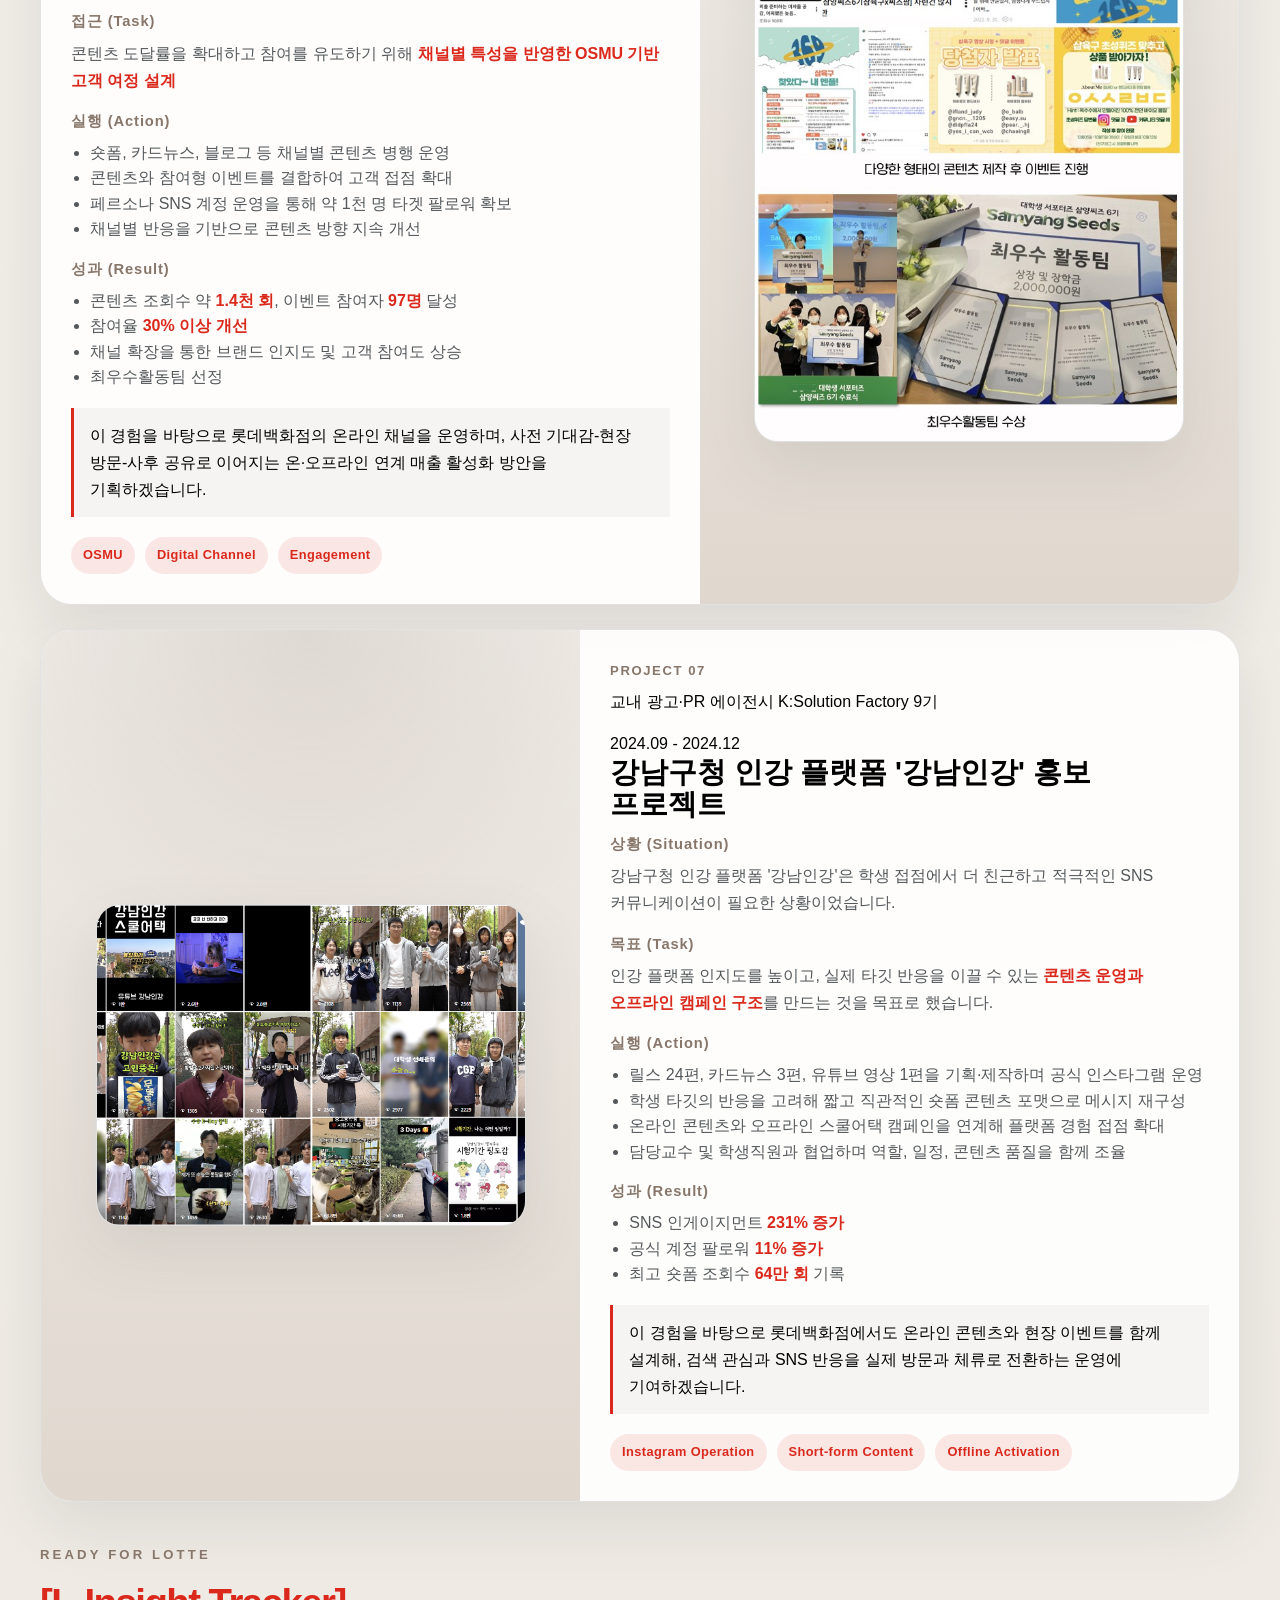
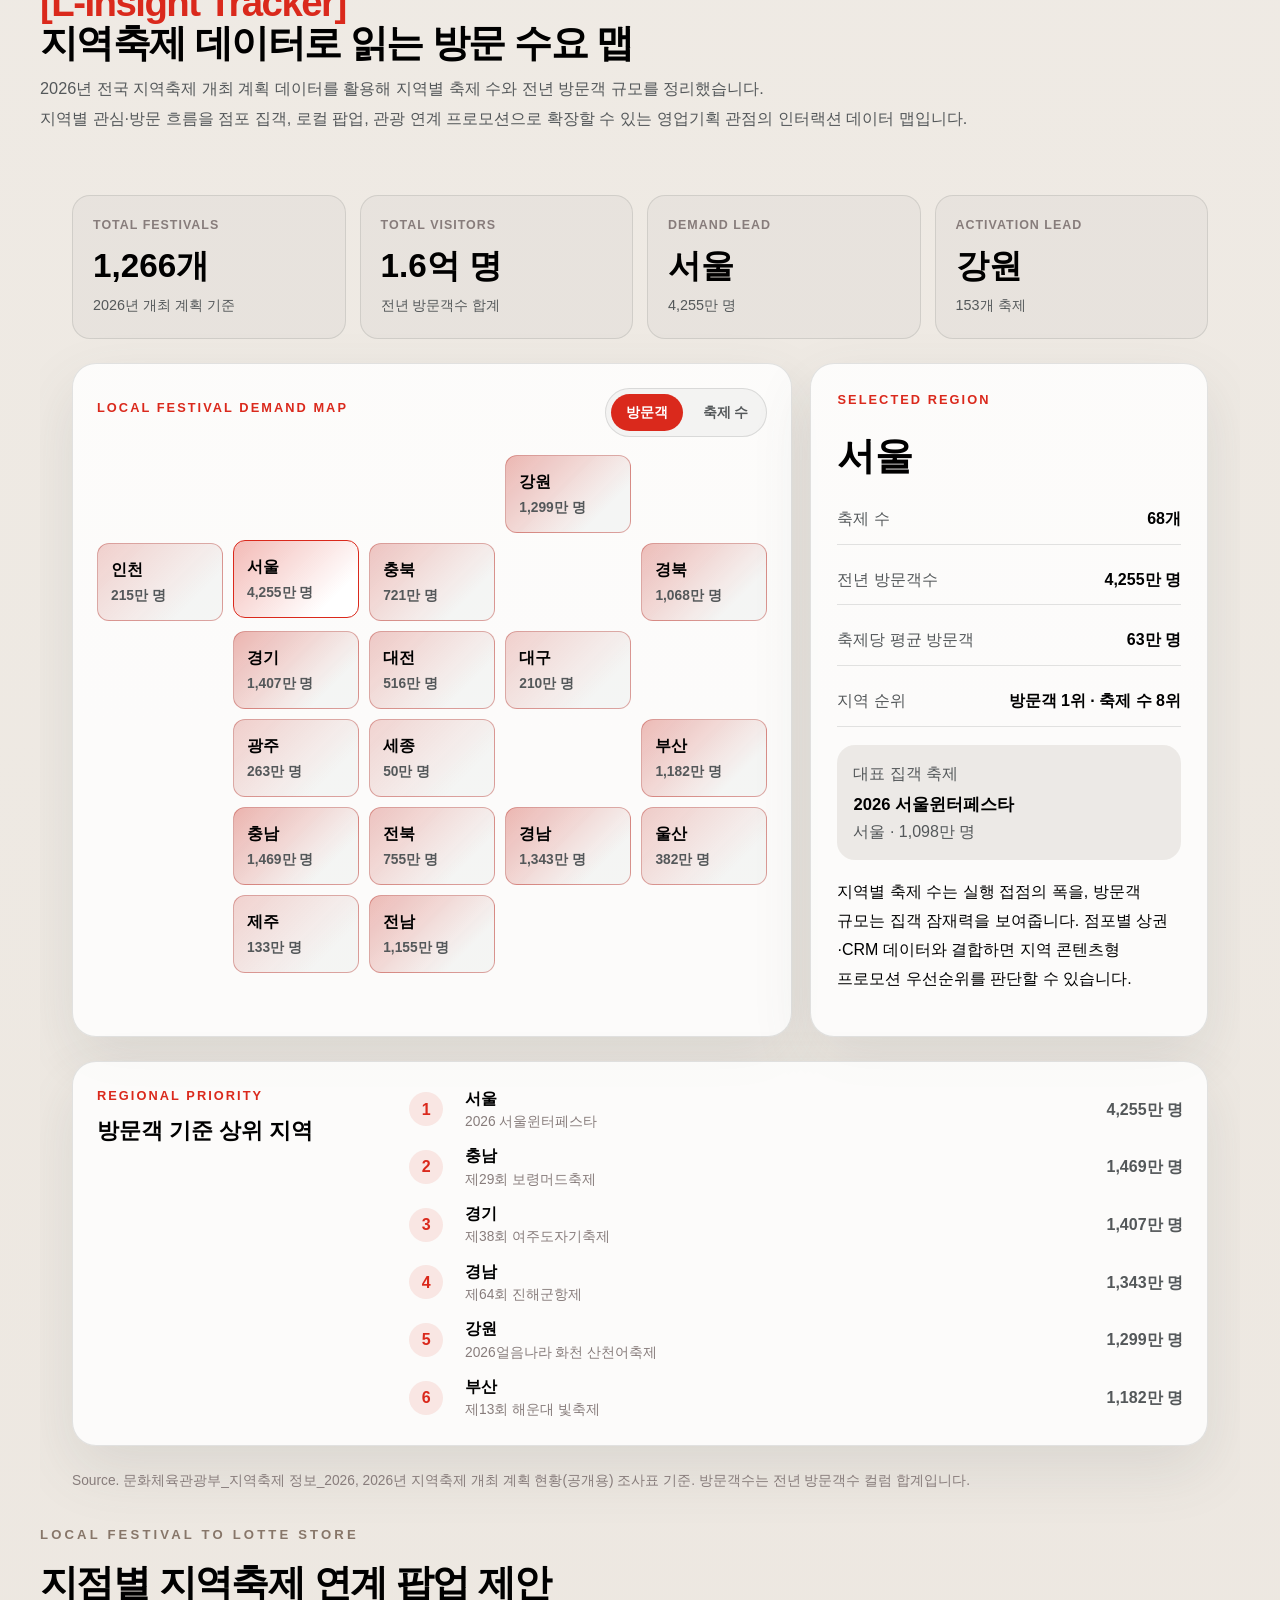
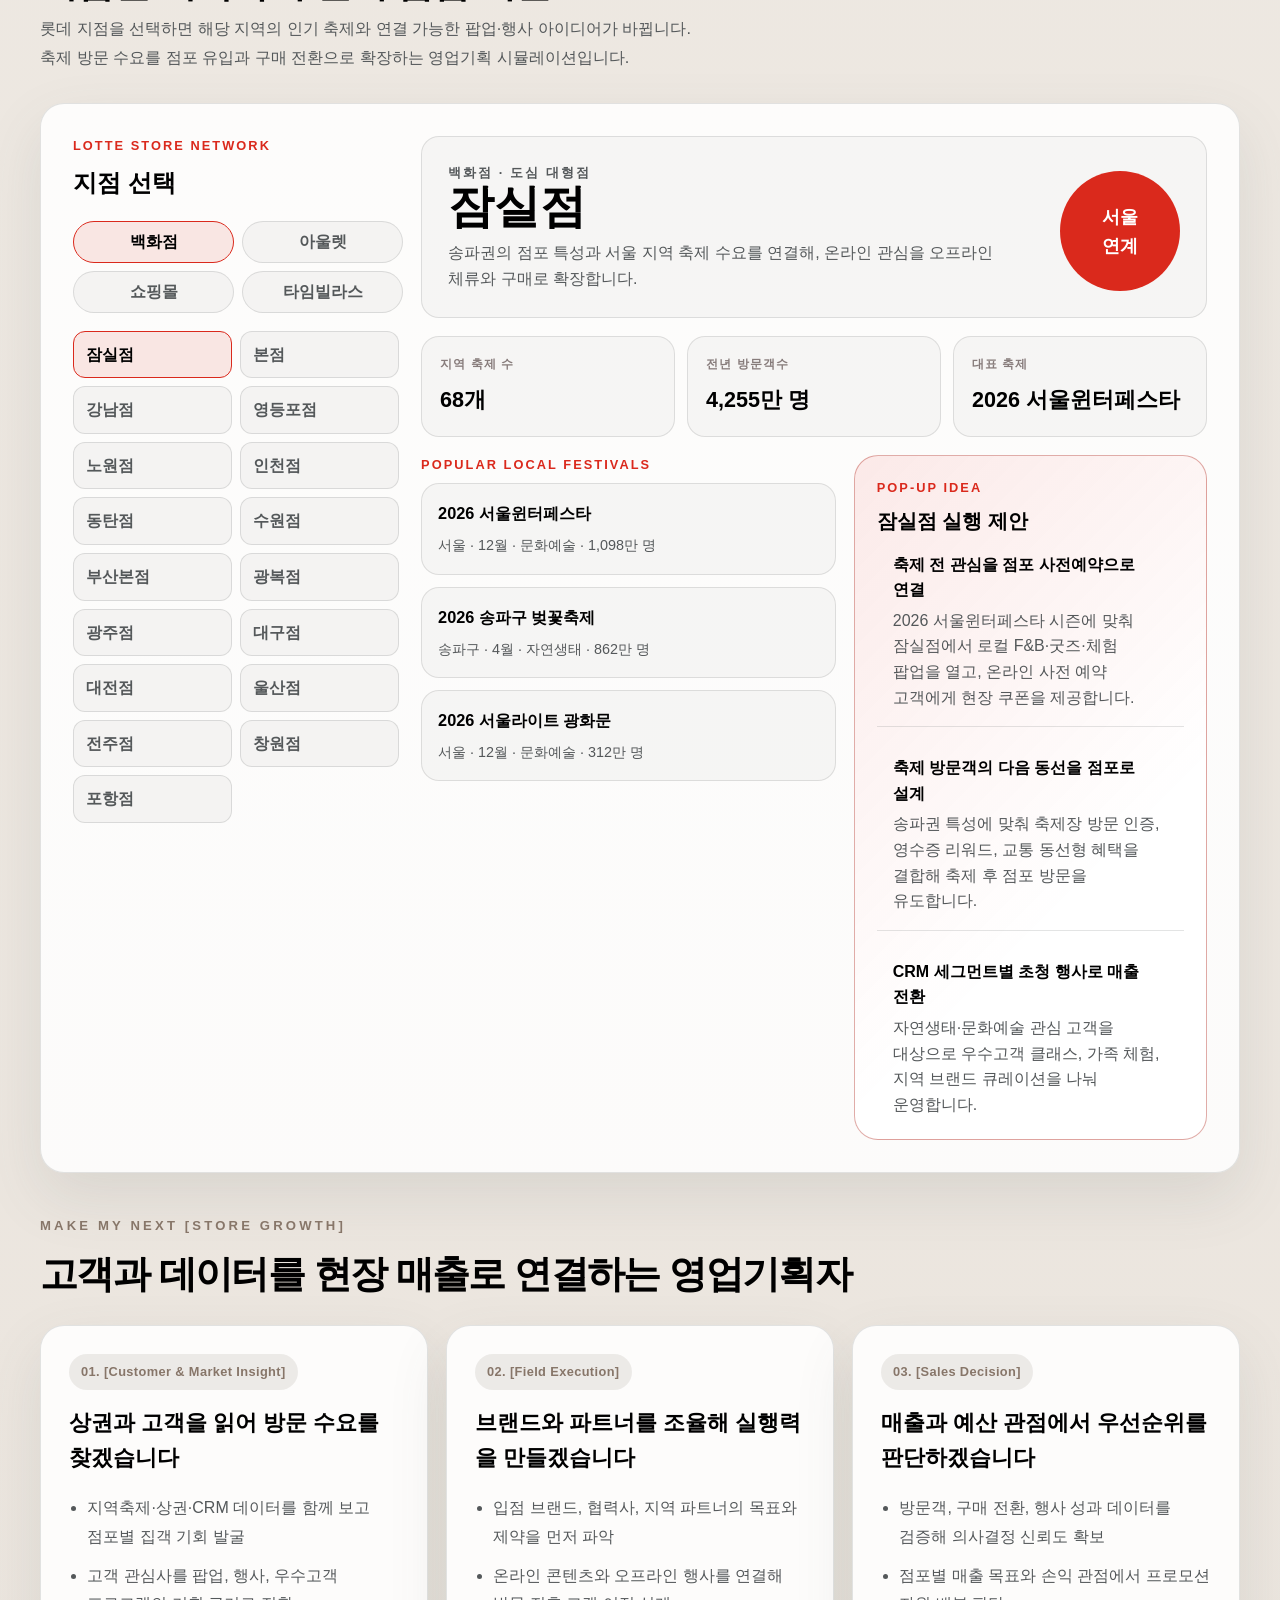
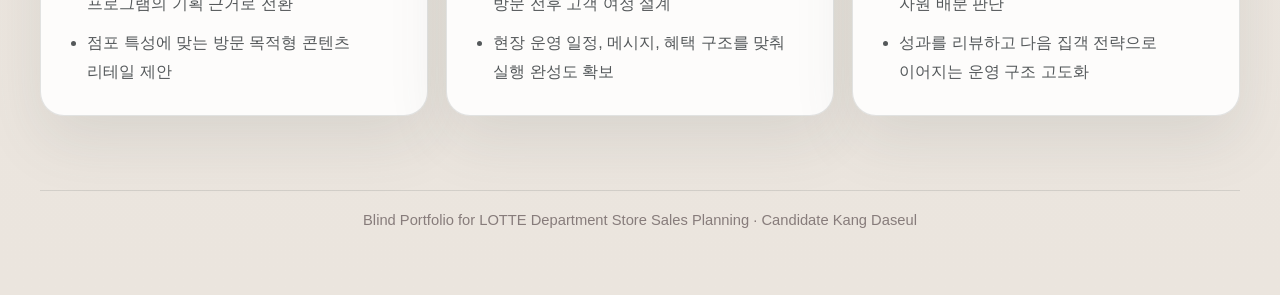
==== commit cac54aa9: "Update portfolio for Lotte sales planning" ====
--- a/index.html
+++ b/index.html
@@ -5,9 +5,9 @@
   <meta name="viewport" content="width=device-width, initial-scale=1.0">
   <meta
     name="description"
-    content="롯데백화점 2026 상반기 마케팅 직무 지원자 강다슬의 블라인드 포트폴리오 웹사이트"
+    content="롯데백화점 2026 하반기 영업 기획·지원 직무 지원자 강다슬의 블라인드 포트폴리오 웹사이트"
   >
-  <title>강다슬 | LOTTE Department Store Marketing Portfolio</title>
+  <title>강다슬 | LOTTE Department Store Sales Planning Portfolio</title>
   <link rel="stylesheet" href="./styles.css">
 </head>
 <body>
@@ -42,16 +42,17 @@
     <main>
       <section class="hero section">
         <div class="hero-copy" data-reveal="up">
-          <p class="eyebrow">2026 LOTTE DEPARTMENT STORE MARKETING PORTFOLIO</p>
-          <p class="hero-identity">I’m a<br><span>[Data-driven Insights]</span> Mania</p>
+          <p class="eyebrow">2026 LOTTE DEPARTMENT STORE SALES PLANNING PORTFOLIO</p>
           <h1>
-            MAKE MY NEXT
-            <span class="hero-bracket">[</span>
-            <span class="hero-word" id="heroWord">Insight</span>
-            <span class="hero-bracket">]</span>
+            <span class="hero-title-main">MAKE MY NEXT</span>
+            <span class="hero-title-keyword">
+              <span class="hero-bracket">[</span>
+              <span class="hero-word" id="heroWord">Store Growth</span>
+              <span class="hero-bracket">]</span>
+            </span>
           </h1>
           <p class="hero-subtitle" id="heroSubtitle">
-            타겟 고객의 반응을 이끌기 위해 '문제 정의 - 근거 - 전략 수립'의 마케팅 경험을 쌓았습니다.
+            지역의 관심과 고객 데이터를 읽고, 점포 방문과 매출 성장으로 연결하는 영업기획을 지향합니다.
           </p>
           <div class="hero-controls" aria-label="메인 키워드 컨트롤">
             <button class="hero-control" id="heroPrev" type="button" aria-label="이전 키워드 보기">&lt;</button>
@@ -59,24 +60,24 @@
             <button class="hero-control" id="heroNext" type="button" aria-label="다음 키워드 보기">&gt;</button>
           </div>
           <div class="hero-actions">
-            <a class="button button-primary" href="#projects">대표 프로젝트 보기</a>
+            <a class="button button-primary" href="#projects">영업기획 경험 보기</a>
             <a class="button button-secondary button-tracker" href="#tracker">'L-Insight Tracker' 보기</a>
           </div>
           <div class="metric-strip">
             <article class="metric-card">
               <p class="metric-kicker">DATA</p>
-              <strong>20+ Brands Analyzed</strong>
-              <span>전사 브랜드 데이터를 취합 분석하여 성과 비교 및 의사결정 기준을 구축한 경험</span>
+              <strong>20+ Brands Data Audited</strong>
+              <span>3년치·20여 개 브랜드 데이터를 검증해 성과 판단과 예산 의사결정의 정확도를 높인 경험</span>
             </article>
             <article class="metric-card">
               <p class="metric-kicker">STRATEGY</p>
-              <strong>Data-Driven Marketing Strategy</strong>
-              <span>데이터 기반 인사이트를 바탕으로 콘텐츠 및 인플루언서 전략을 설계하고 실행 방향 도출</span>
+              <strong>Store Growth Planning</strong>
+              <span>고객·상권·채널 데이터를 바탕으로 방문 목적과 매출 전환을 설계하는 영업기획 지향</span>
             </article>
             <article class="metric-card">
               <p class="metric-kicker">AI NATIVE</p>
-              <strong>AI-Driven Marketing Workflow</strong>
-              <span>AI를 활용해 데이터 분석과 콘텐츠 기획을 고도화하고 인사이트 도출 및 업무 효율을 개선</span>
+              <strong>AI-Driven Operation Improvement</strong>
+              <span>AI와 자동화로 반복 운영을 개선하고 현장 업무 시간을 70% 이상 단축한 실행 경험</span>
             </article>
           </div>
         </div>
@@ -85,14 +86,14 @@
           <div class="profile-card">
             <div class="profile-hero">
               <div class="profile-avatar">
-                <img src="./assets/profile/profile-photo.jpg" alt="강다슬 프로필 사진">
+                <img src="./assets/profile/profile-photo-2026-fall.jpg" alt="강다슬 프로필 사진">
               </div>
               <div class="profile-intro">
                 <p class="profile-label">Candidate Profile</p>
-                <p class="profile-role">Marketing Applicant</p>
+                <p class="profile-role">Sales Planning / Support Applicant</p>
                 <h2>강다슬</h2>
                 <p class="profile-name-en">Kang Daseul</p>
-                <p class="profile-greeting">"데이터라는 이성적인 도구와 트렌드라는 감성적인 촉을 결합한 마케터 강다슬입니다"</p>
+                <p class="profile-greeting">"고객을 이해하고, 데이터를 검증하고, 현장을 움직여 매출을 만드는 영업기획자 강다슬입니다"</p>
               </div>
             </div>
 
@@ -115,41 +116,49 @@
               <span class="profile-key">활동경력</span>
               <div class="profile-timeline">
                 <article class="profile-timeline-item">
+                  <span class="profile-timeline-date">2026.05 ~ ing</span>
+                  <p>아티스트앤스튜디오 인플루언서 파트너십 매니저</p>
+                </article>
+                <article class="profile-timeline-item">
                   <span class="profile-timeline-date">2025.03 ~ 2025.07</span>
-                  <p>뷰티기업 글로벌마케팅전략 Div. 브랜드전략팀 인턴</p>
+                  <p>아모레퍼시픽 글로벌마케팅전략 Div. 브랜드전략팀 인턴</p>
+                </article>
+                <article class="profile-timeline-item">
+                  <span class="profile-timeline-date">2024.09 ~ 2024.12</span>
+                  <p>교내 광고·PR에이전시 'K:Solution Factory' 9기</p>
                 </article>
                 <article class="profile-timeline-item">
                   <span class="profile-timeline-date">2024.06 ~ 2024.12</span>
-                  <p>광고대행사 전략팀 AE 인턴</p>
+                  <p>대홍기획 전략팀 AE 인턴</p>
                 </article>
                 <article class="profile-timeline-item">
                   <span class="profile-timeline-date">2023.11 ~ 2023.11</span>
-                  <p>광고대행사 기획팀 단기 근무 AE 아르바이트</p>
+                  <p>제일기획 기획팀 단기 근무 AE 아르바이트</p>
                 </article>
                 <article class="profile-timeline-item">
                   <span class="profile-timeline-date">2023.04 ~ 2023.07</span>
-                  <p>코스메틱 브랜드 마케팅팀 인턴</p>
+                  <p>코스메틱 브랜드 '마녀공장' 마케팅팀 인턴</p>
                 </article>
                 <article class="profile-timeline-item">
                   <span class="profile-timeline-date">2022.10 ~ 2023.04</span>
-                  <p>통신사 기업 대학생 서포터즈</p>
+                  <p>LG유플러스 대학생 서포터즈 '유대감' 11기</p>
                 </article>
                 <article class="profile-timeline-item">
                   <span class="profile-timeline-date">2022.08 ~ 2022.10</span>
-                  <p>식품/화학 기업 대학생 서포터즈</p>
+                  <p>삼양그룹 대학생 서포터즈 '삼양씨즈' 6기</p>
                 </article>
                 <article class="profile-timeline-item">
                   <span class="profile-timeline-date">2020.04 ~ 2022.02</span>
-                  <p>OO대학교 입학홍보대사</p>
+                  <p>국민대학교 입학홍보대사 '국희' 11기</p>
                 </article>
               </div>
             </div>
 
             <div class="profile-stack">
               <span>Data Analysis</span>
-              <span>Brand Strategy</span>
-              <span>Digital Content</span>
-              <span>Campaign Execution</span>
+              <span>Store Strategy</span>
+              <span>O4O Channel</span>
+              <span>Revenue Growth</span>
             </div>
           </div>
         </aside>
@@ -158,7 +167,7 @@
       <section class="section section-projects" id="projects">
         <div class="section-heading" data-reveal="up">
           <p class="eyebrow">SELECTED PROJECTS</p>
-          <h2>마케팅 프로젝트 경험</h2>
+          <h2>영업기획·지원 직무 연결 경험</h2>
           <div class="project-jump" aria-label="프로젝트 바로가기">
             <a href="#project-01">01</a>
             <a href="#project-02">02</a>
@@ -166,6 +175,7 @@
             <a href="#project-04">04</a>
             <a href="#project-05">05</a>
             <a href="#project-06">06</a>
+            <a href="#project-07">07</a>
           </div>
         </div>
 
@@ -173,38 +183,85 @@
           <article class="project-card" id="project-01" data-reveal="up">
             <div class="project-visual">
               <div class="project-frame project-frame-image">
-                <img class="project-image" src="./assets/projects/project1.png" alt="프로젝트 1 데이터 정합성 개선 비주얼">
+                <img class="project-image" src="./assets/projects/artist-and-studio.png" alt="프로젝트 1 아티스트앤스튜디오 인플루언서 파트너십 이미지">
               </div>
             </div>
             <div class="project-body">
               <p class="project-meta">PROJECT 01</p>
+              <div class="project-context">
+                <p>아티스트앤스튜디오 인플루언서 파트너십 매니저</p>
+                <span>2026.05 - ing</span>
+              </div>
+              <h3>인플루언서 파트너십 매출 기회 확장 경험</h3>
+              <div class="project-block">
+                <p class="project-block-title">상황 (Situation)</p>
+                <p class="project-block-copy">MCN에서 인플루언서 파트너십 매니저로 활동하며 브랜드와 크리에이터의 요구가 동시에 맞물리는 협업 구조를 운영하고 있습니다.</p>
+              </div>
+              <div class="project-block">
+                <p class="project-block-title">목표 (Task)</p>
+                <p class="project-block-copy">단순 전달자가 아니라 <strong class="project-emphasis">브랜드 목표와 크리에이터 강점을 연결해 추가 협업 가능성과 실행 완성도를 높이는 것</strong>을 목표로 합니다.</p>
+              </div>
+              <div class="project-block">
+                <p class="project-block-title">실행 (Action)</p>
+                <ul class="project-points">
+                  <li>브랜드 요청사항과 크리에이터 콘텐츠 방향을 정리해 협업 범위와 우선순위 조율</li>
+                  <li>필수 소구점, 업로드 일정, 2차 활용 가능성 등 실행 조건을 사전에 점검</li>
+                  <li>피드백 발생 시 핵심 요구를 분류하고 양측이 수용 가능한 수정 방향 제안</li>
+                  <li>쇼츠·릴스 미러링, 2차 활용 등 추가 매출 기회로 확장 가능한 협업 구조 검토</li>
+                </ul>
+              </div>
+              <div class="project-block">
+                <p class="project-block-title">직무 연결 (Fit)</p>
+                <p class="project-block-copy">롯데백화점에서도 입점 브랜드, 협력사, 지역 파트너, 내부 부서의 목표를 조율하며 판촉·이벤트 실행력을 높이고, 현장의 매출 기회를 구체적인 운영 성과로 연결하겠습니다.</p>
+              </div>
+              <p class="project-fit-note">이 경험은 고객과 브랜드, 파트너 사이의 이해관계를 읽고 실행 가능한 합의점을 만드는 영업기획·지원 역량으로 이어집니다.</p>
+              <div class="project-tags">
+                <span>Partnership</span>
+                <span>Stakeholder Alignment</span>
+                <span>Sales Opportunity</span>
+              </div>
+            </div>
+          </article>
+
+          <article class="project-card project-card-reverse" id="project-02" data-reveal="up">
+            <div class="project-visual">
+              <div class="project-frame project-frame-image">
+                <img class="project-image" src="./assets/projects/project1.png" alt="프로젝트 2 데이터 정합성 개선 비주얼">
+              </div>
+            </div>
+            <div class="project-body">
+              <p class="project-meta">PROJECT 02</p>
+              <div class="project-context">
+                <p>아모레퍼시픽 브랜드전략팀 인턴사원</p>
+                <span>2025.03 - 2025.07</span>
+              </div>
               <h3>인플루언서 마케팅 효율 개선 프로젝트</h3>
               <div class="project-block">
                 <p class="project-block-title">문제 정의 (Situation)</p>
-                <p class="project-block-copy">20여 개 브랜드의 SNS 데이터에서 인플루언서 식별 기준이 불일치하여 성과 지표 오류 및 잘못된 의사결정 가능성 존재</p>
+                <p class="project-block-copy">20여 개 브랜드의 SNS 캠페인 데이터에서 식별 기준이 불일치해 성과 지표가 왜곡되고, 예산 배분 판단까지 흔들릴 수 있는 상황</p>
               </div>
               <div class="project-block">
                 <p class="project-block-title">접근 (Task)</p>
-                <p class="project-block-copy">데이터 정합성을 확보하고 <strong class="project-emphasis">브랜드 간 비교 가능한 분석 기준을 구축하는 것을 목표로 설정</strong></p>
+                <p class="project-block-copy">매출과 손익 판단의 출발점이 되는 데이터 신뢰도를 높이기 위해 <strong class="project-emphasis">브랜드 간 비교 가능한 성과 기준 구축을 목표로 설정</strong></p>
               </div>
               <div class="project-block">
                 <p class="project-block-title">실행 (Action)</p>
                 <ul class="project-points">
                   <li>피벗테이블 및 필터 기능을 활용해 중복 데이터 탐지 및 구조 재정의</li>
-                  <li>동일 인플루언서를 통합하는 데이터 기준 필드 설계</li>
+                  <li>동일 인플루언서를 통합하는 기준 테이블과 데이터 입력 표준 설계</li>
                   <li>1개월간 샘플·기존 데이터 교차 검증을 통해 정합성 확보</li>
-                  <li>팀 내 데이터 관리 가이드 제작 및 배포</li>
+                  <li>플랫폼별 협업 효율을 비교할 수 있는 분석 구조와 재발 방지용 관리 가이드 제작</li>
                 </ul>
               </div>
               <div class="project-block">
                 <p class="project-block-title">성과 (Result)</p>
                 <ul class="project-points">
-                  <li>비용 대비 인게이지먼트 지표를 정확히 도출할 수 있는 분석 환경 구축</li>
-                  <li>데이터 기반 의사결정 신뢰도 확보</li>
+                  <li>CPE와 협업 성과를 신뢰도 높게 산출할 수 있는 분석 환경 구축</li>
+                  <li>성과 판단과 예산 우선순위 검토에 활용 가능한 데이터 기반 마련</li>
                   <li>업무 정합성 약 <strong class="project-emphasis">15% 개선</strong></li>
                 </ul>
               </div>
-              <p class="project-fit-note">이를 바탕으로 롯데백화점에서도 고객 및 프로모션 데이터를 구조화하여, 디지털 채널 마케팅 성과를 비교·분석하고 의사결정의 정확도를 높이는 데 기여하겠습니다.</p>
+              <p class="project-fit-note">이를 바탕으로 롯데백화점에서도 점포별 매출·고객·프로모션 데이터를 정확히 읽고, 매출 목표와 예산 우선순위를 판단하는 영업기획의 기반을 만들겠습니다.</p>
               <div class="project-tags">
                 <span>Data Accuracy</span>
                 <span>Performance Analysis</span>
@@ -213,22 +270,26 @@
             </div>
           </article>
 
-          <article class="project-card project-card-reverse" id="project-02" data-reveal="up">
+          <article class="project-card" id="project-03" data-reveal="up">
             <div class="project-visual">
               <div class="project-frame project-frame-image">
-                <img class="project-image" src="./assets/projects/project2.jpg" alt="프로젝트 2 반도체 산업 분석 팩트북 이미지">
+                <img class="project-image" src="./assets/projects/project2.jpg" alt="프로젝트 3 반도체 산업 분석 팩트북 이미지">
               </div>
             </div>
             <div class="project-body">
-              <p class="project-meta">PROJECT 02</p>
+              <p class="project-meta">PROJECT 03</p>
+              <div class="project-context">
+                <p>대홍기획 전략팀 인턴</p>
+                <span>2024.06 - 2024.12</span>
+              </div>
               <h3>상황 분석 기반 광고 전략 도출 경험</h3>
               <div class="project-block">
                 <p class="project-block-title">문제 정의 (Situation)</p>
-                <p class="project-block-copy">반도체 산업의 복잡한 공정·시장 구조로 인해 광고 전략 수립 시 핵심 메시지와 방향 설정이 어려운 상황</p>
+                <p class="project-block-copy">복잡한 산업·시장 구조 속에서 고객과 경쟁 환경을 이해해야 실행 가능한 전략 방향을 세울 수 있었던 상황</p>
               </div>
               <div class="project-block">
                 <p class="project-block-title">접근 (Task)</p>
-                <p class="project-block-copy">사업·시장·경쟁사·고객 데이터를 통합 분석하여 <strong class="project-emphasis">전략 수립에 활용 가능한 인사이트 구조 구축을 목표로 설정</strong></p>
+                <p class="project-block-copy">사업·시장·경쟁사·고객 데이터를 통합 분석하여 <strong class="project-emphasis">현장 실행으로 이어질 수 있는 전략 인사이트 구조 구축을 목표로 설정</strong></p>
               </div>
               <div class="project-block">
                 <p class="project-block-title">실행 (Action)</p>
@@ -242,12 +303,12 @@
               <div class="project-block">
                 <p class="project-block-title">성과 (Result)</p>
                 <ul class="project-points">
-                  <li>산업 및 고객 이해 기반의 전략 인사이트 도출</li>
-                  <li>도출된 인사이트가 실제 광고 기획 방향 설정에 반영</li>
+                  <li>시장과 고객 이해를 기반으로 한 전략 인사이트 도출</li>
+                  <li>도출된 인사이트가 실제 기획 방향 설정에 반영</li>
                   <li>데이터와 현장 의견을 결합한 <strong class="project-emphasis">실행 가능한 전략 설계 경험 확보</strong></li>
                 </ul>
               </div>
-              <p class="project-fit-note">롯데백화점에서도 시장·고객·브랜드 데이터를 기반으로 인사이트를 도출하고, 이를 마케팅 전략 및 프로모션 기획에 반영하는 역할을 수행하겠습니다.</p>
+              <p class="project-fit-note">롯데백화점에서도 상권·고객·상품군 데이터를 바탕으로 점포별 영업 방향성을 세우고, 방문과 구매로 이어지는 실행 전략을 제안하겠습니다.</p>
               <div class="project-tags">
                 <span>Market Research</span>
                 <span>Factbook</span>
@@ -256,22 +317,26 @@
             </div>
           </article>
 
-          <article class="project-card" id="project-03" data-reveal="up">
+          <article class="project-card project-card-reverse" id="project-04" data-reveal="up">
             <div class="project-visual">
               <div class="project-frame project-frame-image">
-                <img class="project-image" src="./assets/projects/project3.jpg" alt="프로젝트 3 타겟 맞춤 인플루언서 마케팅 이미지">
+                <img class="project-image" src="./assets/projects/project3.jpg" alt="프로젝트 4 타겟 맞춤 인플루언서 마케팅 이미지">
               </div>
             </div>
             <div class="project-body">
-              <p class="project-meta">PROJECT 03</p>
+              <p class="project-meta">PROJECT 04</p>
+              <div class="project-context">
+                <p>마녀공장 마케팅팀 인턴</p>
+                <span>2023.04 - 2023.07</span>
+              </div>
               <h3>타겟 맞춤 SNS 마케팅 프로젝트</h3>
               <div class="project-block">
                 <p class="project-block-title">문제 정의 (Situation)</p>
-                <p class="project-block-copy">뷰티 인플루언서 한정 시딩으로 인플루언서 및 콘텐츠 전략의 효율성이 제한적인 상황</p>
+                <p class="project-block-copy">신제품과 고객 타겟의 접점이 제한되어 콘텐츠와 프로모션의 효율을 동시에 높여야 했던 상황</p>
               </div>
               <div class="project-block">
                 <p class="project-block-title">접근 (Task)</p>
-                <p class="project-block-copy">제품 USP와 타겟 고객을 기반으로 <strong class="project-emphasis">인플루언서 선정부터 콘텐츠, 프로모션까지 일관된 전략 구조 설계</strong></p>
+                <p class="project-block-copy">제품 USP와 타겟 고객을 기반으로 <strong class="project-emphasis">콘텐츠 접점부터 이벤트 참여까지 이어지는 프로모션 구조 설계</strong></p>
               </div>
               <div class="project-block">
                 <p class="project-block-title">실행 (Action)</p>
@@ -286,12 +351,12 @@
               <div class="project-block">
                 <p class="project-block-title">성과 (Result)</p>
                 <ul class="project-points">
-                  <li>제품별 타겟 인플루언서 전략으로 신규 소비자 접점 확보 및 네이버 검색량 증가</li>
+                  <li>제품별 타겟 전략으로 신규 소비자 접점 확보 및 네이버 검색량 증가</li>
                   <li>SNS 이벤트 운영을 통해 인게이지먼트 <strong class="project-emphasis">42.6% 향상</strong></li>
-                  <li>기획–섭외–운영–성과분석까지 전 과정 관리 역량 확보</li>
-                </ul>
-              </div>
-              <p class="project-fit-note">이 경험을 바탕으로 롯데백화점에서도 브랜드 및 카테고리별 특성에 맞는 프로모션을 기획·운영하고, 성과 데이터를 기반으로 지속적인 개선을 이끌겠습니다.</p>
+                  <li>기획-섭외-운영-성과분석까지 전 과정 관리 역량 확보</li>
+                </ul>
+              </div>
+              <p class="project-fit-note">이 경험을 바탕으로 롯데백화점에서도 상품군과 고객 세그먼트별 특성에 맞는 판촉·이벤트를 운영하고, 성과 데이터를 근거로 집객과 매출 개선을 이끌겠습니다.</p>
               <div class="project-tags">
                 <span>Influencer Marketing</span>
                 <span>SNS Promotion</span>
@@ -300,22 +365,26 @@
             </div>
           </article>
 
-          <article class="project-card project-card-reverse" id="project-04" data-reveal="up">
+          <article class="project-card" id="project-05" data-reveal="up">
             <div class="project-visual">
               <div class="project-frame project-frame-image">
-                <img class="project-image" src="./assets/projects/project4.jpg" alt="프로젝트 4 20대 타겟 브랜드 홍보 이미지">
+                <img class="project-image" src="./assets/projects/project4.jpg" alt="프로젝트 5 20대 타겟 브랜드 홍보 이미지">
               </div>
             </div>
             <div class="project-body">
-              <p class="project-meta">PROJECT 04</p>
-              <h3>20대 전용 신규 영브랜드 홍보 프로젝트</h3>
+              <p class="project-meta">PROJECT 05</p>
+              <div class="project-context">
+                <p>LG유플러스 대학생 서포터즈 유대감 11기</p>
+                <span>2022.10 - 2023.04</span>
+              </div>
+              <h3>20대 전용 신규 영브랜드 '유쓰' 홍보 프로젝트</h3>
               <div class="project-block">
                 <p class="project-block-title">문제 정의 (Situation)</p>
-                <p class="project-block-copy">통신사의 20대 전용 신규 브랜드가 낮은 인지도와 함께 <strong class="project-emphasis">메시지가 직관적으로 인식되지 않는 상황</strong></p>
+                <p class="project-block-copy">20대 전용 신규 브랜드가 낮은 인지도와 함께 <strong class="project-emphasis">고객이 반복적으로 떠올릴 방문·혜택 이유가 약한 상황</strong></p>
               </div>
               <div class="project-block">
                 <p class="project-block-title">접근 (Task)</p>
-                <p class="project-block-copy">20대의 소비 패턴과 콘텐츠 소비 방식을 고려하여 <strong class="project-emphasis">타겟 고객에게 자연스럽게 각인될 수 있는 브랜드 경험 설계</strong></p>
+                <p class="project-block-copy">20대의 소비 패턴과 콘텐츠 소비 방식을 고려하여 <strong class="project-emphasis">혜택을 기념일처럼 기억하게 만드는 로열티형 경험 설계</strong></p>
               </div>
               <div class="project-block">
                 <p class="project-block-title">실행 (Action)</p>
@@ -334,7 +403,7 @@
                   <li>타겟 고객에게 브랜드를 ‘기념일’로 인식시키는 경험 설계 성과 확보</li>
                 </ul>
               </div>
-              <p class="project-fit-note">이를 통해 롯데백화점에서도 고객 세그먼트별 특성을 반영한 타겟 마케팅을 설계하고, 고객의 반복 방문과 로열티를 강화하는 경험을 만들어내겠습니다.</p>
+              <p class="project-fit-note">이를 통해 롯데백화점에서도 우수고객과 타겟 고객의 생활 리듬을 반영한 CRM 프로그램을 설계하고, 반복 방문과 로열티를 강화하는 경험을 만들겠습니다.</p>
               <div class="project-tags">
                 <span>Target Marketing</span>
                 <span>Brand Experience</span>
@@ -343,22 +412,26 @@
             </div>
           </article>
 
-          <article class="project-card" id="project-05" data-reveal="up">
+          <article class="project-card project-card-reverse" id="project-06" data-reveal="up">
             <div class="project-visual">
               <div class="project-frame project-frame-image">
-                <img class="project-image" src="./assets/projects/project5.jpg" alt="프로젝트 5 OSMU 기반 디지털 콘텐츠 확산 이미지">
+                <img class="project-image" src="./assets/projects/project5.jpg" alt="프로젝트 6 OSMU 기반 디지털 콘텐츠 확산 이미지">
               </div>
             </div>
             <div class="project-body">
-              <p class="project-meta">PROJECT 05</p>
+              <p class="project-meta">PROJECT 06</p>
+              <div class="project-context">
+                <p>삼양그룹 서포터즈 삼양씨즈 6기</p>
+                <span>2022.08 - 2022.10</span>
+              </div>
               <h3>채널별 디지털 콘텐츠 마케팅 프로젝트</h3>
               <div class="project-block">
                 <p class="project-block-title">문제 정의 (Situation)</p>
-                <p class="project-block-copy">초기 롱폼 콘텐츠와 이벤트의 참여율이 낮고 타겟 고객 도달 범위가 제한적인 상황</p>
+                <p class="project-block-copy">초기 콘텐츠와 이벤트의 참여율이 낮아 온라인 관심을 실제 참여와 방문 동기로 확장해야 했던 상황</p>
               </div>
               <div class="project-block">
                 <p class="project-block-title">접근 (Task)</p>
-                <p class="project-block-copy">콘텐츠 도달률을 확대하고 참여를 유도하기 위해 <strong class="project-emphasis">채널별 특성을 반영한 OSMU 전략 설계</strong></p>
+                <p class="project-block-copy">콘텐츠 도달률을 확대하고 참여를 유도하기 위해 <strong class="project-emphasis">채널별 특성을 반영한 OSMU 기반 고객 여정 설계</strong></p>
               </div>
               <div class="project-block">
                 <p class="project-block-title">실행 (Action)</p>
@@ -378,7 +451,7 @@
                   <li>최우수활동팀 선정</li>
                 </ul>
               </div>
-              <p class="project-fit-note">이 경험을 바탕으로 롯데백화점의 다양한 디지털 채널을 통합적으로 운영하며, 채널별 특성에 맞는 콘텐츠 전략을 통해 고객 도달과 참여를 동시에 확대하겠습니다.</p>
+              <p class="project-fit-note">이 경험을 바탕으로 롯데백화점의 온라인 채널을 운영하며, 사전 기대감-현장 방문-사후 공유로 이어지는 온·오프라인 연계 매출 활성화 방안을 기획하겠습니다.</p>
               <div class="project-tags">
                 <span>OSMU</span>
                 <span>Digital Channel</span>
@@ -387,45 +460,49 @@
             </div>
           </article>
 
-          <article class="project-card project-card-reverse" id="project-06" data-reveal="up">
+          <article class="project-card" id="project-07" data-reveal="up">
             <div class="project-visual">
               <div class="project-frame project-frame-image">
-                <img class="project-image" src="./assets/projects/project6.jpg" alt="프로젝트 6 글로벌 고객 경험 설계 이미지">
+                <img class="project-image" src="./assets/projects/gangnamingang-image.png" alt="프로젝트 7 강남인강 홍보 프로젝트 이미지">
               </div>
             </div>
             <div class="project-body">
-              <p class="project-meta">PROJECT 06</p>
-              <h3>글로벌 프로그램 운영 경험</h3>
+              <p class="project-meta">PROJECT 07</p>
+              <div class="project-context">
+                <p>교내 광고·PR 에이전시 K:Solution Factory 9기</p>
+                <span>2024.09 - 2024.12</span>
+              </div>
+              <h3>강남구청 인강 플랫폼 '강남인강' 홍보 프로젝트</h3>
               <div class="project-block">
                 <p class="project-block-title">상황 (Situation)</p>
-                <p class="project-block-copy">해외 참가자를 대상으로 브랜드를 소개하는 프로그램에서 국가별 소비 문화와 트렌드 차이를 고려한 전달 방식이 필요한 상황</p>
+                <p class="project-block-copy">강남구청 인강 플랫폼 '강남인강'은 학생 접점에서 더 친근하고 적극적인 SNS 커뮤니케이션이 필요한 상황이었습니다.</p>
               </div>
               <div class="project-block">
                 <p class="project-block-title">목표 (Task)</p>
-                <p class="project-block-copy">글로벌 소비자의 관점에서 브랜드 메시지를 해석하여 <strong class="project-emphasis">브랜드 경험을 효과적으로 전달하는 운영 방식 설계</strong></p>
+                <p class="project-block-copy">인강 플랫폼 인지도를 높이고, 실제 타깃 반응을 이끌 수 있는 <strong class="project-emphasis">콘텐츠 운영과 오프라인 캠페인 구조</strong>를 만드는 것을 목표로 했습니다.</p>
               </div>
               <div class="project-block">
                 <p class="project-block-title">실행 (Action)</p>
                 <ul class="project-points">
-                  <li>아마존·세포라 리뷰 분석을 통해 국가별 소비자 니즈 및 차이 분석</li>
-                  <li>글로벌 뷰티 트렌드 및 미주 마케팅 사례 학습</li>
-                  <li>사옥 투어 및 Q&amp;A 과정에서 브랜드 메시지를 고객 관점으로 재구성</li>
-                  <li>약 40명의 해외 참가자를 대상으로 영어 커뮤니케이션 기반 프로그램 운영</li>
+                  <li>릴스 24편, 카드뉴스 3편, 유튜브 영상 1편을 기획·제작하며 공식 인스타그램 운영</li>
+                  <li>학생 타깃의 반응을 고려해 짧고 직관적인 숏폼 콘텐츠 포맷으로 메시지 재구성</li>
+                  <li>온라인 콘텐츠와 오프라인 스쿨어택 캠페인을 연계해 플랫폼 경험 접점 확대</li>
+                  <li>담당교수 및 학생직원과 협업하며 역할, 일정, 콘텐츠 품질을 함께 조율</li>
                 </ul>
               </div>
               <div class="project-block">
                 <p class="project-block-title">성과 (Result)</p>
                 <ul class="project-points">
-                  <li>글로벌 고객 관점에서 브랜드 가치를 전달하는 경험 설계 역량 확보</li>
-                  <li>참가자의 질문을 사전에 예측하고 대응 가능한 운영 역량 강화</li>
-                  <li>프로그램의 지속 운영 및 브랜드 인지도 확산 기여</li>
-                </ul>
-              </div>
-              <p class="project-fit-note">이 경험을 통해 롯데백화점의 외국인 고객 대상 마케팅에서도 국가별 소비 특성과 문화적 차이를 반영한 맞춤형 고객 경험을 설계하고, 글로벌 고객 유입과 만족도 향상에 기여하겠습니다.</p>
+                  <li>SNS 인게이지먼트 <strong class="project-emphasis">231% 증가</strong></li>
+                  <li>공식 계정 팔로워 <strong class="project-emphasis">11% 증가</strong></li>
+                  <li>최고 숏폼 조회수 <strong class="project-emphasis">64만 회</strong> 기록</li>
+                </ul>
+              </div>
+              <p class="project-fit-note">이 경험을 바탕으로 롯데백화점에서도 온라인 콘텐츠와 현장 이벤트를 함께 설계해, 검색 관심과 SNS 반응을 실제 방문과 체류로 전환하는 운영에 기여하겠습니다.</p>
               <div class="project-tags">
-                <span>Global Customer</span>
-                <span>Trend Research</span>
-                <span>Experience Design</span>
+                <span>Instagram Operation</span>
+                <span>Short-form Content</span>
+                <span>Offline Activation</span>
               </div>
             </div>
           </article>
@@ -438,77 +515,107 @@
           <p class="eyebrow">READY FOR LOTTE</p>
           <h2 class="tracker-heading">
             <span class="tracker-heading-line"><span class="tracker-heading-accent">[L-Insight Tracker]</span></span>
-            <span class="tracker-heading-line">데이터로 설계하는 롯데백화점의 NEXT</span>
+            <span class="tracker-heading-line">지역축제 데이터로 읽는 방문 수요 맵</span>
           </h2>
           <p class="tracker-description">
-            깃허브(GitHub)와 바이브 코딩(AI 기반 개발)을 활용해<br>
-            <strong class="project-emphasis">"데이터 속에서 롯데백화점의 다음(Next)을 발굴하는 실시간 트렌드 추적 시스템"</strong>을 직접 구현했습니다.<br>
-            롯데(L)의 비즈니스 관점에서 인사이트(Insight)를 끈질기게 추적(Tracker)하고,<br>
-            이 구조를 점포별 CRM 데이터와 결합해 더 정교한 전략 제안 도구로 발전시키고 싶습니다.
+            2026년 전국 지역축제 개최 계획 데이터를 활용해 지역별 축제 수와 전년 방문객 규모를 정리했습니다.<br>
+            지역별 관심·방문 흐름을 점포 집객, 로컬 팝업, 관광 연계 프로모션으로 확장할 수 있는 영업기획 관점의 인터랙션 데이터 맵입니다.
           </p>
         </div>
 
-        <article class="tracker-panel next-card next-card-featured" data-reveal="up">
-          <div class="tracker-copy">
-            <span class="next-label">LIVE DATA TOOL</span>
-            <p class="next-kicker">FROM TREND REPORT TO ACTION</p>
-            <h3>L-Insight Tracker</h3>
-            <p>
-              검색 트렌드 데이터를 단순 요약하지 않고, 시즌 이슈와 카테고리 반응 흐름을 읽어 실행 가능한
-              마케팅 제안으로 연결하는 방식의 데이터 기반 전략 웹페이지입니다.
-            </p>
-            <ul class="tracker-points">
-              <li>네이버 데이터랩 API 기반 검색량 트렌드 수집 및 시각화</li>
-              <li>카테고리별 관심도 변화와 시즌 반응을 리포트 구조로 정리</li>
-              <li>리포트 결과를 실제 마케팅 전략 제안 문장으로 전환</li>
-              <li>향후 점포 CRM 및 상권 데이터와 결합 가능한 전략 도구로 확장 목표</li>
-            </ul>
-            <a
-              class="next-link"
-              href="https://trendspark-lotte-insights.lovable.app/"
-              target="_blank"
-              rel="noreferrer"
-            >
-              L-Insight Tracker 웹페이지 이동하기
-            </a>
-          </div>
+        <article class="tracker-panel festival-tracker-panel" data-reveal="up">
+          <div class="festival-overview" id="festivalStats" aria-label="2026년 지역축제 주요 지표"></div>
+
+          <div class="festival-workbench">
+            <div class="festival-map-card">
+              <div class="festival-map-toolbar">
+                <p class="next-kicker">LOCAL FESTIVAL DEMAND MAP</p>
+                <div class="festival-metric-toggle" role="group" aria-label="지도 기준 선택">
+                  <button class="festival-metric-button is-active" type="button" data-festival-metric="visitors">방문객</button>
+                  <button class="festival-metric-button" type="button" data-festival-metric="festival_count">축제 수</button>
+                </div>
+              </div>
+              <div class="festival-map" id="festivalMap" aria-label="지역별 축제 데이터 지도"></div>
+            </div>
+
+            <aside class="festival-detail-card" id="festivalDetail" aria-live="polite"></aside>
+          </div>
+
+          <div class="festival-ranking-card">
+            <div>
+              <p class="next-kicker">REGIONAL PRIORITY</p>
+              <h3 id="festivalRankingTitle">방문객 기준 상위 지역</h3>
+            </div>
+            <ol class="festival-ranking-list" id="festivalRanking"></ol>
+          </div>
+
+          <p class="festival-source">Source. 문화체육관광부_지역축제 정보_2026, 2026년 지역축제 개최 계획 현황(공개용) 조사표 기준. 방문객수는 전년 방문객수 컬럼 합계입니다.</p>
         </article>
       </section>
 
+      <section class="section section-branch-plan" id="branch-plan">
+        <div class="section-heading" data-reveal="up">
+          <p class="eyebrow">LOCAL FESTIVAL TO LOTTE STORE</p>
+          <h2>지점별 지역축제 연계 팝업 제안</h2>
+          <p class="tracker-description">
+            롯데 지점을 선택하면 해당 지역의 인기 축제와 연결 가능한 팝업·행사 아이디어가 바뀝니다.<br>
+            축제 방문 수요를 점포 유입과 구매 전환으로 확장하는 영업기획 시뮬레이션입니다.
+          </p>
+        </div>
+
+        <article class="store-linker-panel" data-reveal="up">
+          <div class="store-linker-sidebar">
+            <div class="store-linker-header">
+              <p class="next-kicker">LOTTE STORE NETWORK</p>
+              <h3>지점 선택</h3>
+            </div>
+            <div class="store-type-tabs" role="tablist" aria-label="점포 유형 선택">
+              <button class="store-type-tab is-active" type="button" data-store-type="department">백화점</button>
+              <button class="store-type-tab" type="button" data-store-type="outlet">아울렛</button>
+              <button class="store-type-tab" type="button" data-store-type="mall">쇼핑몰</button>
+              <button class="store-type-tab" type="button" data-store-type="timevillas">타임빌라스</button>
+            </div>
+            <div class="store-button-list" id="storeButtonList" aria-label="롯데 지점 목록"></div>
+          </div>
+
+          <div class="store-linker-result" id="storeLinkerResult" aria-live="polite"></div>
+        </article>
+      </section>
+
       <section class="section section-next" id="next">
         <div class="section-heading" data-reveal="up">
-          <p class="eyebrow">MAKE MY NEXT [VALUE]</p>
-          <h2>롯데백화점과 함께 나아갈 나의 커리어 로드맵</h2>
+          <p class="eyebrow">MAKE MY NEXT [STORE GROWTH]</p>
+          <h2>고객과 데이터를 현장 매출로 연결하는 영업기획자</h2>
         </div>
 
         <div class="next-grid">
           <article class="next-card" data-reveal="up">
-            <span class="next-label">01. [Data Strategy]</span>
-            <h3>데이터로 설계하는 점포 맞춤형 적중 마케팅</h3>
+            <span class="next-label">01. [Customer & Market Insight]</span>
+            <h3>상권과 고객을 읽어 방문 수요를 찾겠습니다</h3>
             <ul class="next-points">
-              <li>현장 기반 인사이트 확보</li>
-              <li>CRM + L-Insight Tracker 최적화된 맞춤 전략</li>
-              <li>데이터로 프로모션 적중률 극대화</li>
+              <li>지역축제·상권·CRM 데이터를 함께 보고 점포별 집객 기회 발굴</li>
+              <li>고객 관심사를 팝업, 행사, 우수고객 프로그램의 기획 근거로 전환</li>
+              <li>점포 특성에 맞는 방문 목적형 콘텐츠 리테일 제안</li>
             </ul>
           </article>
 
           <article class="next-card" data-reveal="up">
-            <span class="next-label">02. [O4O Campaign]</span>
-            <h3>현장의 설렘을 디지털로 확장하는 경험 설계</h3>
+            <span class="next-label">02. [Field Execution]</span>
+            <h3>브랜드와 파트너를 조율해 실행력을 만들겠습니다</h3>
             <ul class="next-points">
-              <li>오프라인 경험의 디지털 자산화</li>
-              <li>‘사전 기대감 – 현장 방문 – 사후 공유’ 연결형 여정 구축</li>
-              <li>SNS 확산 → 재방문 선순환 구조</li>
+              <li>입점 브랜드, 협력사, 지역 파트너의 목표와 제약을 먼저 파악</li>
+              <li>온라인 콘텐츠와 오프라인 행사를 연결해 방문 전후 고객 여정 설계</li>
+              <li>현장 운영 일정, 메시지, 혜택 구조를 맞춰 실행 완성도 확보</li>
             </ul>
           </article>
 
           <article class="next-card" data-reveal="up">
-            <span class="next-label">03. [Global Experience]</span>
-            <h3>글로벌 고객을 이끄는 전략 마케팅</h3>
+            <span class="next-label">03. [Sales Decision]</span>
+            <h3>매출과 예산 관점에서 우선순위를 판단하겠습니다</h3>
             <ul class="next-points">
-              <li>‘방문 필수’ 쇼핑 목적지 브랜딩</li>
-              <li>국가별 소비 패턴 기반 큐레이션</li>
-              <li>유입–구매–재방문 고객 여정 설계</li>
+              <li>방문객, 구매 전환, 행사 성과 데이터를 검증해 의사결정 신뢰도 확보</li>
+              <li>점포별 매출 목표와 손익 관점에서 프로모션 자원 배분 판단</li>
+              <li>성과를 리뷰하고 다음 집객 전략으로 이어지는 운영 구조 고도화</li>
             </ul>
           </article>
         </div>
@@ -516,7 +623,7 @@
     </main>
 
     <footer class="site-footer">
-      <p>Blind Portfolio for LOTTE Department Store Marketing · Candidate Kang Daseul</p>
+      <p>Blind Portfolio for LOTTE Department Store Sales Planning · Candidate Kang Daseul</p>
     </footer>
   </div>
 
--- a/styles.css
+++ b/styles.css
@@ -317,6 +317,21 @@
   color: var(--muted);
 }
 
+
+.hero-title-main,
+.hero-title-keyword {
+  display: block;
+}
+
+.hero-title-main {
+  color: var(--muted);
+}
+
+.hero-title-keyword {
+  margin-top: 8px;
+  color: var(--text);
+}
+
 .hero-bracket {
   color: #fff;
   opacity: 0.88;
@@ -1123,6 +1138,649 @@
   font-weight: 800;
 }
 
+
+.festival-tracker-panel {
+  display: grid;
+  gap: 24px;
+  padding: 32px;
+  overflow: hidden;
+}
+
+.festival-overview {
+  display: grid;
+  grid-template-columns: repeat(4, minmax(0, 1fr));
+  gap: 14px;
+}
+
+.festival-stat {
+  min-height: 120px;
+  padding: 20px;
+  border: 1px solid var(--line);
+  border-radius: var(--radius-md);
+  background: color-mix(in srgb, var(--surface-soft) 78%, transparent 22%);
+}
+
+.festival-stat span {
+  display: block;
+  color: var(--dim);
+  font-size: 0.78rem;
+  font-weight: 800;
+  letter-spacing: 0.08em;
+  text-transform: uppercase;
+}
+
+.festival-stat strong {
+  display: block;
+  margin-top: 12px;
+  color: var(--text);
+  font-size: clamp(1.35rem, 2.6vw, 2.1rem);
+  line-height: 1.1;
+}
+
+.festival-stat p {
+  margin: 10px 0 0;
+  color: var(--muted);
+  font-size: 0.9rem;
+  word-break: keep-all;
+}
+
+.festival-workbench {
+  display: grid;
+  grid-template-columns: minmax(0, 1.45fr) minmax(300px, 0.8fr);
+  gap: 18px;
+  align-items: stretch;
+}
+
+.festival-map-card,
+.festival-detail-card,
+.festival-ranking-card {
+  border: 1px solid var(--line);
+  border-radius: var(--radius-lg);
+  background: color-mix(in srgb, var(--surface-strong) 86%, transparent 14%);
+  box-shadow: var(--shadow);
+}
+
+.festival-map-card {
+  padding: 24px;
+}
+
+.festival-map-toolbar {
+  display: flex;
+  gap: 16px;
+  align-items: center;
+  justify-content: space-between;
+  margin-bottom: 18px;
+}
+
+.festival-metric-toggle {
+  display: inline-flex;
+  gap: 6px;
+  padding: 5px;
+  border: 1px solid var(--line);
+  border-radius: 999px;
+  background: var(--surface-soft);
+}
+
+.festival-metric-button {
+  min-width: 72px;
+  padding: 8px 12px;
+  border: 0;
+  border-radius: 999px;
+  background: transparent;
+  color: var(--muted);
+  font: inherit;
+  font-size: 0.85rem;
+  font-weight: 800;
+  cursor: pointer;
+}
+
+.festival-metric-button.is-active {
+  background: var(--lime);
+  color: var(--accent-contrast);
+}
+
+.festival-map {
+  display: grid;
+  grid-template-columns: repeat(5, minmax(72px, 1fr));
+  grid-auto-rows: minmax(78px, auto);
+  gap: 10px;
+  min-height: 445px;
+}
+
+.festival-region {
+  position: relative;
+  display: flex;
+  min-width: 0;
+  min-height: 78px;
+  flex-direction: column;
+  align-items: flex-start;
+  justify-content: space-between;
+  padding: 13px;
+  border: 1px solid color-mix(in srgb, var(--line) 72%, var(--lime) 28%);
+  border-radius: var(--radius-sm);
+  background:
+    linear-gradient(135deg, color-mix(in srgb, var(--lime) calc(var(--heat) * 1%), transparent), transparent 76%),
+    color-mix(in srgb, var(--surface-soft) 82%, transparent 18%);
+  color: var(--text);
+  font: inherit;
+  cursor: pointer;
+  transition:
+    transform 180ms ease,
+    border-color 180ms ease,
+    background 180ms ease;
+}
+
+.festival-region:hover,
+.festival-region:focus-visible,
+.festival-region.is-active {
+  transform: translateY(-3px);
+  border-color: var(--lime);
+  outline: 0;
+}
+
+.festival-region.is-active {
+  background:
+    linear-gradient(135deg, color-mix(in srgb, var(--lime) 32%, transparent), transparent 78%),
+    color-mix(in srgb, var(--surface-strong) 90%, transparent 10%);
+}
+
+.festival-region-name {
+  font-size: 1rem;
+  font-weight: 900;
+}
+
+.festival-region-value {
+  color: var(--muted);
+  font-size: 0.86rem;
+  font-weight: 700;
+}
+
+.festival-detail-card {
+  display: grid;
+  align-content: start;
+  gap: 18px;
+  padding: 26px;
+}
+
+.festival-detail-card h3 {
+  margin-bottom: 0;
+  font-size: clamp(1.6rem, 3vw, 2.5rem);
+  line-height: 1.05;
+}
+
+.festival-detail-metrics {
+  display: grid;
+  gap: 10px;
+}
+
+.festival-detail-metric {
+  display: flex;
+  justify-content: space-between;
+  gap: 14px;
+  padding: 12px 0;
+  border-bottom: 1px solid var(--line);
+  color: var(--muted);
+}
+
+.festival-detail-metric strong {
+  color: var(--text);
+}
+
+.festival-top-event {
+  padding: 16px;
+  border-radius: var(--radius-md);
+  background: var(--gold-soft);
+  color: var(--muted);
+  word-break: keep-all;
+}
+
+.festival-top-event strong {
+  display: block;
+  margin-top: 6px;
+  color: var(--text);
+  font-size: 1.04rem;
+}
+
+.festival-ranking-card {
+  display: grid;
+  grid-template-columns: minmax(210px, 0.38fr) 1fr;
+  gap: 18px;
+  padding: 24px;
+}
+
+.festival-ranking-card h3 {
+  margin-bottom: 0;
+  font-size: 1.35rem;
+}
+
+.festival-ranking-list {
+  display: grid;
+  gap: 10px;
+  margin: 0;
+  padding: 0;
+  list-style: none;
+}
+
+.festival-ranking-item {
+  display: grid;
+  grid-template-columns: 42px minmax(0, 1fr) auto;
+  gap: 14px;
+  align-items: center;
+}
+
+.festival-rank-number {
+  display: grid;
+  width: 34px;
+  height: 34px;
+  place-items: center;
+  border-radius: 999px;
+  background: var(--lime-soft);
+  color: var(--lime);
+  font-weight: 900;
+}
+
+.festival-rank-region {
+  display: block;
+  color: var(--text);
+  font-weight: 900;
+}
+
+.festival-rank-event {
+  display: block;
+  color: var(--dim);
+  font-size: 0.86rem;
+  overflow: hidden;
+  text-overflow: ellipsis;
+  white-space: nowrap;
+}
+
+.festival-rank-value {
+  color: var(--muted);
+  font-weight: 800;
+  white-space: nowrap;
+}
+
+.festival-source {
+  margin: 0;
+  color: var(--dim);
+  font-size: 0.86rem;
+  word-break: keep-all;
+}
+
+@media (max-width: 900px) {
+  .festival-overview,
+  .festival-workbench,
+  .festival-ranking-card {
+    grid-template-columns: 1fr;
+  }
+
+  .festival-map {
+    grid-template-columns: repeat(3, minmax(0, 1fr));
+    grid-auto-rows: minmax(76px, auto);
+    min-height: auto;
+  }
+
+  .festival-region {
+    grid-column: auto !important;
+    grid-row: auto !important;
+  }
+
+  .festival-map-toolbar {
+    align-items: flex-start;
+    flex-direction: column;
+  }
+}
+
+@media (max-width: 560px) {
+  .festival-tracker-panel,
+  .festival-map-card,
+  .festival-detail-card,
+  .festival-ranking-card {
+    padding: 20px;
+  }
+
+  .festival-overview {
+    gap: 10px;
+  }
+
+  .festival-map {
+    grid-template-columns: repeat(2, minmax(0, 1fr));
+  }
+
+  .festival-ranking-item {
+    grid-template-columns: 34px minmax(0, 1fr);
+  }
+
+  .festival-rank-value {
+    grid-column: 2;
+  }
+}
+
+
+.section-branch-plan {
+  position: relative;
+}
+
+.branch-plan-grid {
+  display: grid;
+  grid-template-columns: repeat(2, minmax(0, 1fr));
+  gap: 18px;
+}
+
+.branch-plan-card {
+  display: grid;
+  grid-template-rows: auto 1fr;
+  overflow: hidden;
+  border: 1px solid var(--line);
+  border-radius: var(--radius-lg);
+  background: color-mix(in srgb, var(--surface-strong) 88%, transparent 12%);
+  box-shadow: var(--shadow);
+}
+
+.branch-plan-image {
+  min-height: 210px;
+  border-bottom: 1px solid var(--line);
+  background: #f6f6f6;
+}
+
+.branch-plan-image img {
+  width: 100%;
+  height: 100%;
+  max-height: 250px;
+  object-fit: contain;
+  padding: 18px;
+}
+
+.branch-plan-copy {
+  display: grid;
+  align-content: start;
+  gap: 14px;
+  padding: 26px;
+}
+
+.branch-plan-copy h3 {
+  margin-bottom: 0;
+  font-size: 1.35rem;
+  word-break: keep-all;
+}
+
+.branch-plan-copy p {
+  margin-bottom: 0;
+  color: var(--muted);
+  word-break: keep-all;
+}
+
+.profile-avatar img {
+  cursor: zoom-in;
+}
+
+@media (max-width: 900px) {
+  .branch-plan-grid {
+    grid-template-columns: 1fr;
+  }
+}
+
+
+.store-linker-panel {
+  display: grid;
+  grid-template-columns: minmax(280px, 0.42fr) minmax(0, 1fr);
+  gap: 18px;
+  padding: 32px;
+  border: 1px solid var(--line);
+  border-radius: var(--radius-lg);
+  background: color-mix(in srgb, var(--surface-strong) 88%, transparent 12%);
+  box-shadow: var(--shadow);
+}
+
+.store-linker-sidebar {
+  display: grid;
+  align-content: start;
+  gap: 18px;
+}
+
+.store-linker-header h3 {
+  margin-bottom: 0;
+  font-size: 1.5rem;
+}
+
+.store-type-tabs {
+  display: grid;
+  grid-template-columns: repeat(2, minmax(0, 1fr));
+  gap: 8px;
+}
+
+.store-type-tab,
+.store-button {
+  border: 1px solid var(--line);
+  background: var(--surface-soft);
+  color: var(--muted);
+  font: inherit;
+  font-weight: 800;
+  cursor: pointer;
+  transition:
+    transform 180ms ease,
+    border-color 180ms ease,
+    background 180ms ease,
+    color 180ms ease;
+}
+
+.store-type-tab {
+  min-height: 42px;
+  border-radius: 999px;
+}
+
+.store-button {
+  min-height: 44px;
+  padding: 10px 12px;
+  border-radius: var(--radius-sm);
+  text-align: left;
+}
+
+.store-type-tab:hover,
+.store-type-tab:focus-visible,
+.store-button:hover,
+.store-button:focus-visible,
+.store-type-tab.is-active,
+.store-button.is-active {
+  border-color: var(--lime);
+  color: var(--text);
+  outline: 0;
+}
+
+.store-type-tab.is-active,
+.store-button.is-active {
+  background: var(--lime-soft);
+}
+
+.store-button:hover,
+.store-button:focus-visible {
+  transform: translateY(-2px);
+}
+
+.store-button-list {
+  display: grid;
+  grid-template-columns: repeat(2, minmax(0, 1fr));
+  gap: 8px;
+  max-height: 520px;
+  overflow: auto;
+  padding-right: 4px;
+}
+
+.store-linker-result {
+  display: grid;
+  gap: 18px;
+}
+
+.store-result-hero,
+.store-result-card,
+.store-festival-card {
+  border: 1px solid var(--line);
+  border-radius: var(--radius-md);
+  background: color-mix(in srgb, var(--surface-soft) 78%, transparent 22%);
+}
+
+.store-result-hero {
+  display: grid;
+  grid-template-columns: minmax(0, 1fr) auto;
+  gap: 18px;
+  align-items: end;
+  padding: 26px;
+}
+
+.store-result-hero h3 {
+  margin-bottom: 10px;
+  font-size: clamp(1.7rem, 3.6vw, 3rem);
+  line-height: 1.02;
+}
+
+.store-result-hero p {
+  margin-bottom: 0;
+  color: var(--muted);
+  word-break: keep-all;
+}
+
+.store-result-badge {
+  display: grid;
+  width: 120px;
+  height: 120px;
+  place-items: center;
+  border-radius: 999px;
+  background: var(--lime);
+  color: var(--accent-contrast);
+  font-size: 1.15rem;
+  font-weight: 900;
+  text-align: center;
+}
+
+.store-result-metrics {
+  display: grid;
+  grid-template-columns: repeat(3, minmax(0, 1fr));
+  gap: 12px;
+}
+
+.store-result-card {
+  padding: 18px;
+}
+
+.store-result-card span {
+  display: block;
+  color: var(--dim);
+  font-size: 0.78rem;
+  font-weight: 800;
+  letter-spacing: 0.08em;
+  text-transform: uppercase;
+}
+
+.store-result-card strong {
+  display: block;
+  margin-top: 8px;
+  color: var(--text);
+  font-size: 1.35rem;
+}
+
+.store-result-grid {
+  display: grid;
+  grid-template-columns: minmax(0, 1.08fr) minmax(280px, 0.92fr);
+  gap: 18px;
+}
+
+.store-festival-list,
+.store-idea-list {
+  display: grid;
+  gap: 12px;
+  margin: 0;
+  padding: 0;
+  list-style: none;
+}
+
+.store-festival-card,
+.store-idea-item {
+  padding: 16px;
+}
+
+.store-festival-card {
+  display: grid;
+  gap: 8px;
+}
+
+.store-festival-card strong {
+  color: var(--text);
+  font-size: 1.02rem;
+  word-break: keep-all;
+}
+
+.store-festival-card span {
+  color: var(--muted);
+  font-size: 0.9rem;
+}
+
+.store-idea-panel {
+  padding: 22px;
+  border: 1px solid color-mix(in srgb, var(--line) 70%, var(--lime) 30%);
+  border-radius: var(--radius-lg);
+  background:
+    linear-gradient(135deg, var(--lime-soft), transparent 64%),
+    color-mix(in srgb, var(--surface-strong) 90%, transparent 10%);
+}
+
+.store-idea-panel h4 {
+  margin: 0 0 14px;
+  font-size: 1.22rem;
+}
+
+.store-idea-item {
+  border-bottom: 1px solid var(--line);
+  color: var(--muted);
+  word-break: keep-all;
+}
+
+.store-idea-item:first-child {
+  padding-top: 0;
+}
+
+.store-idea-item:last-child {
+  border-bottom: 0;
+  padding-bottom: 0;
+}
+
+.store-idea-item strong {
+  display: block;
+  margin-bottom: 5px;
+  color: var(--text);
+}
+
+@media (max-width: 1000px) {
+  .store-linker-panel,
+  .store-result-grid,
+  .store-result-hero {
+    grid-template-columns: 1fr;
+  }
+
+  .store-result-badge {
+    width: auto;
+    height: auto;
+    min-height: 54px;
+    border-radius: 999px;
+    padding: 12px 18px;
+  }
+}
+
+@media (max-width: 620px) {
+  .store-linker-panel {
+    padding: 20px;
+  }
+
+  .store-type-tabs,
+  .store-button-list,
+  .store-result-metrics {
+    grid-template-columns: 1fr;
+  }
+
+  .store-button-list {
+    max-height: none;
+  }
+}
+
 .site-footer {
   width: min(100%, var(--max-width));
   margin: 32px auto 0;
@@ -1364,3 +2022,21 @@
     transition: none;
   }
 }
+
+
+.project-frame-empty {
+  display: grid;
+  min-height: 320px;
+  place-items: center;
+  color: var(--muted);
+  background:
+    linear-gradient(135deg, rgba(255, 255, 255, 0.08), rgba(255, 255, 255, 0.02)),
+    color-mix(in srgb, var(--surface-strong) 88%, transparent);
+}
+
+.project-frame-empty span {
+  font-size: 0.86rem;
+  font-weight: 800;
+  letter-spacing: 0.14em;
+  text-transform: uppercase;
+}
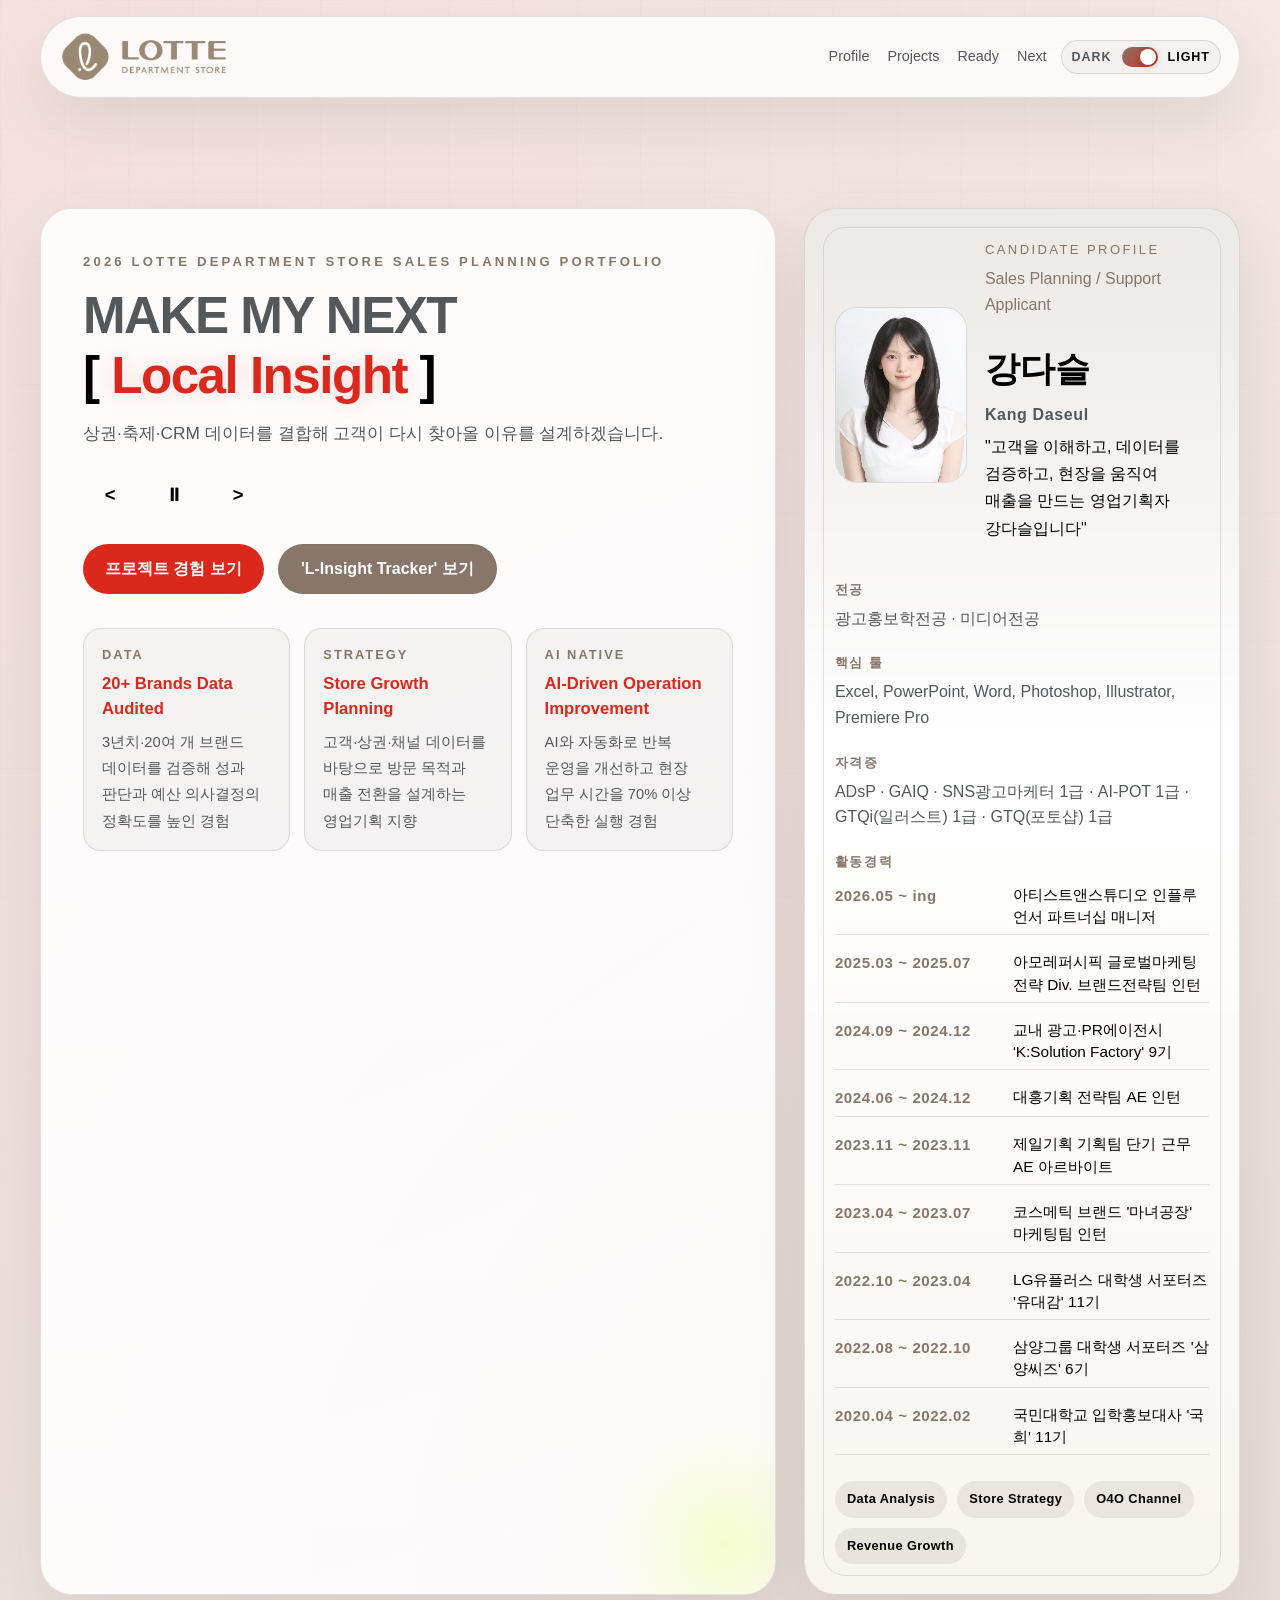
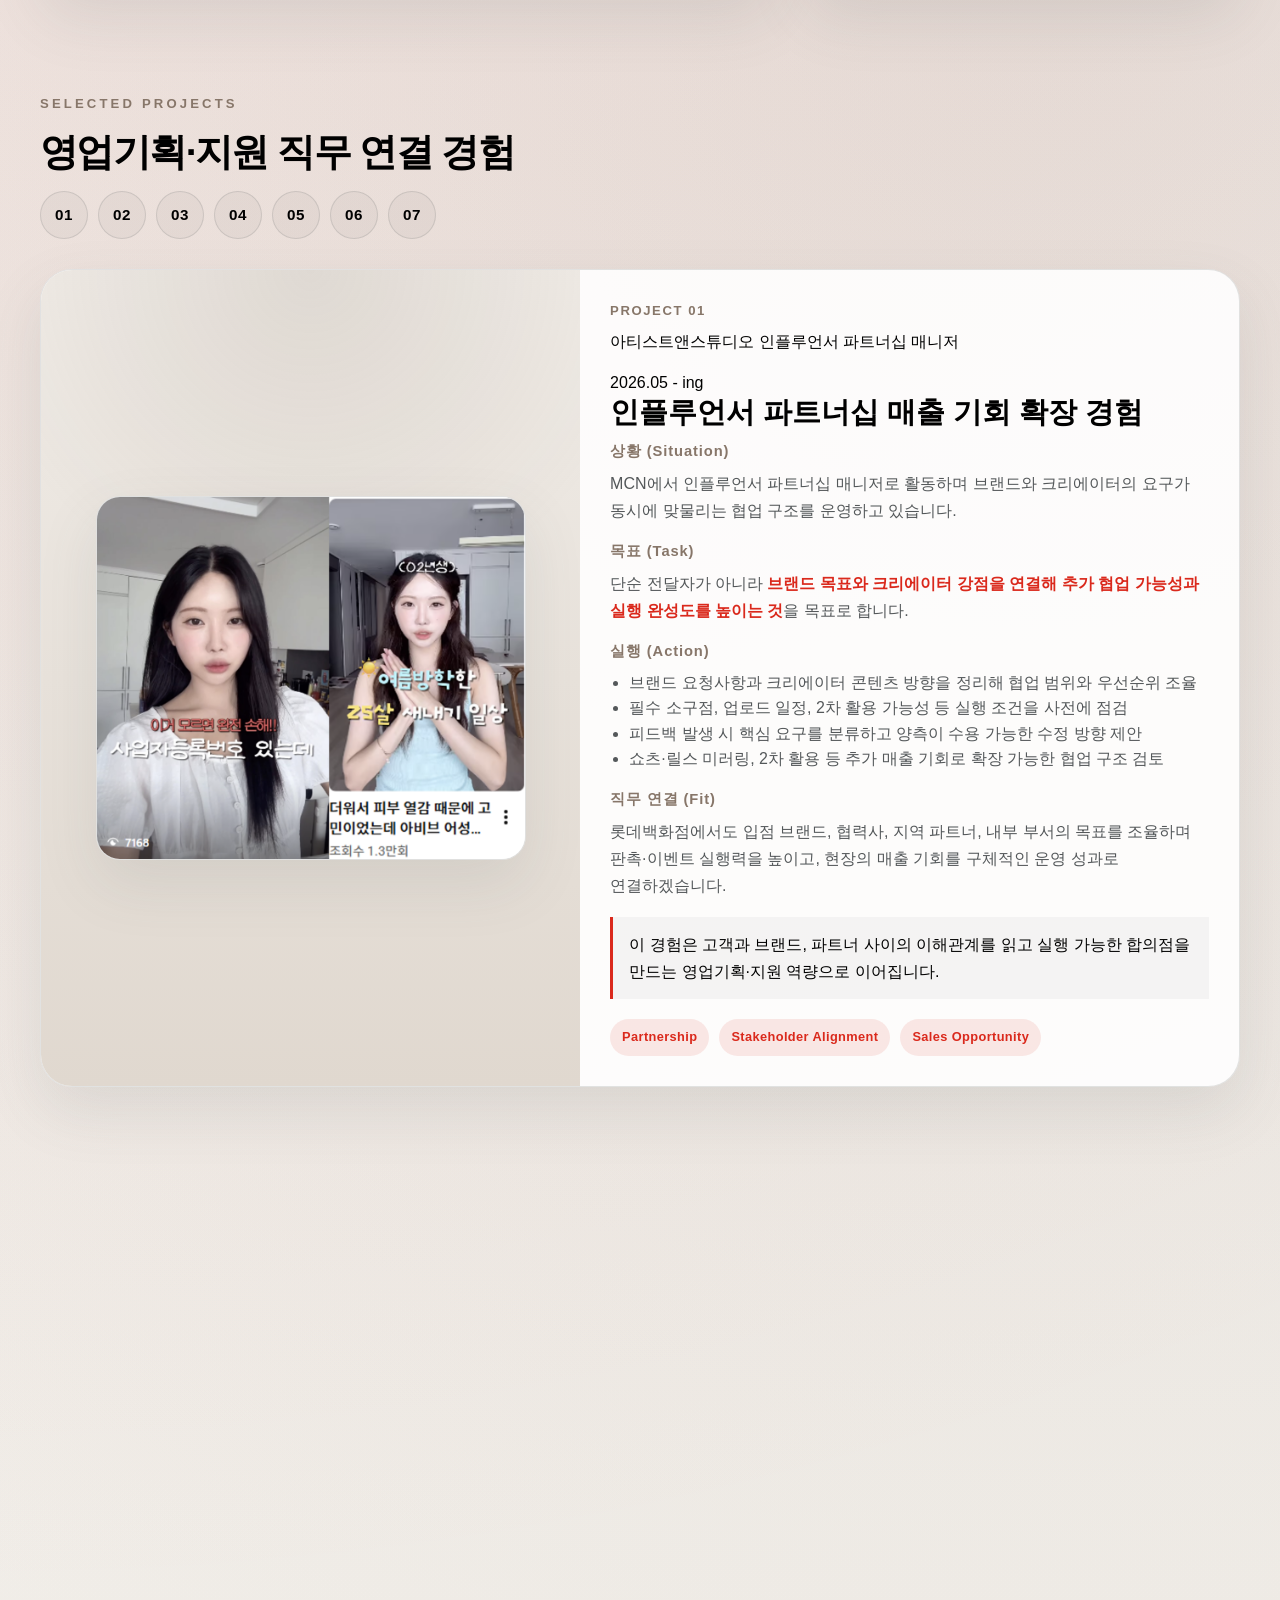
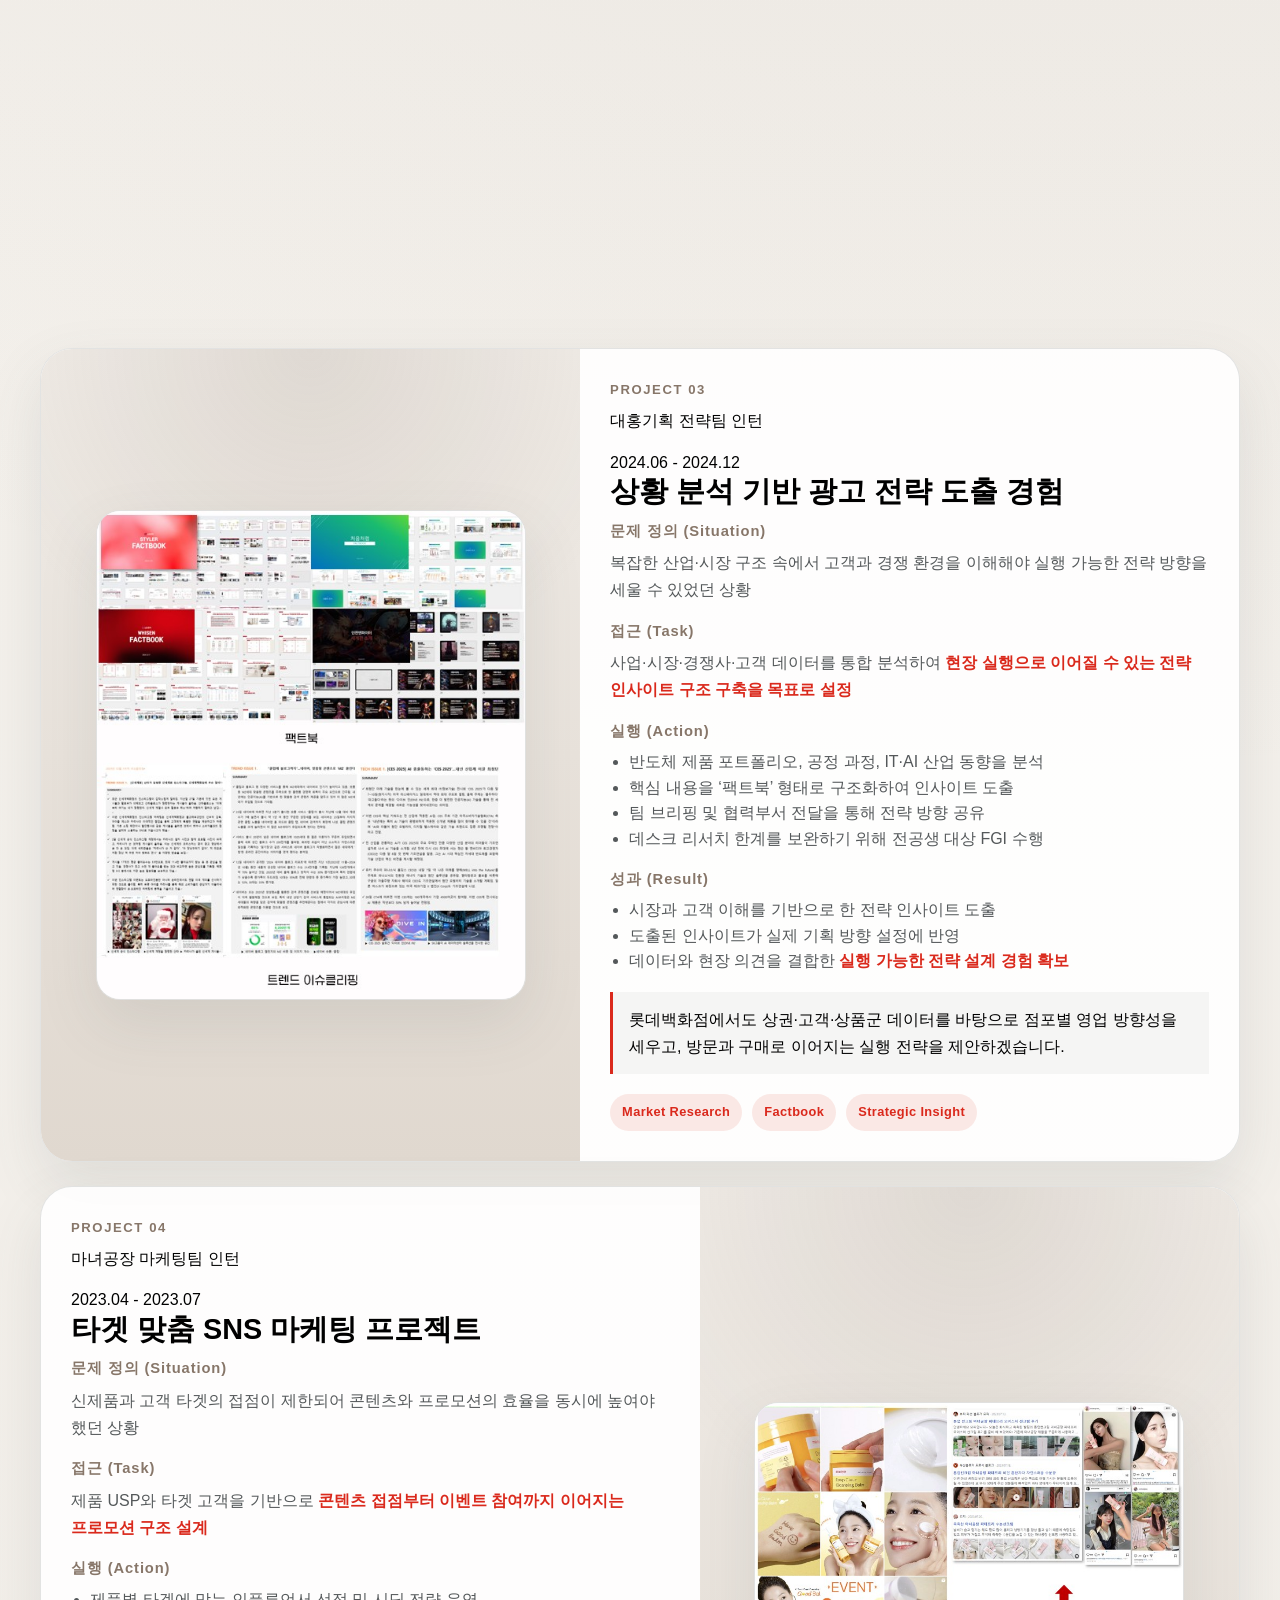
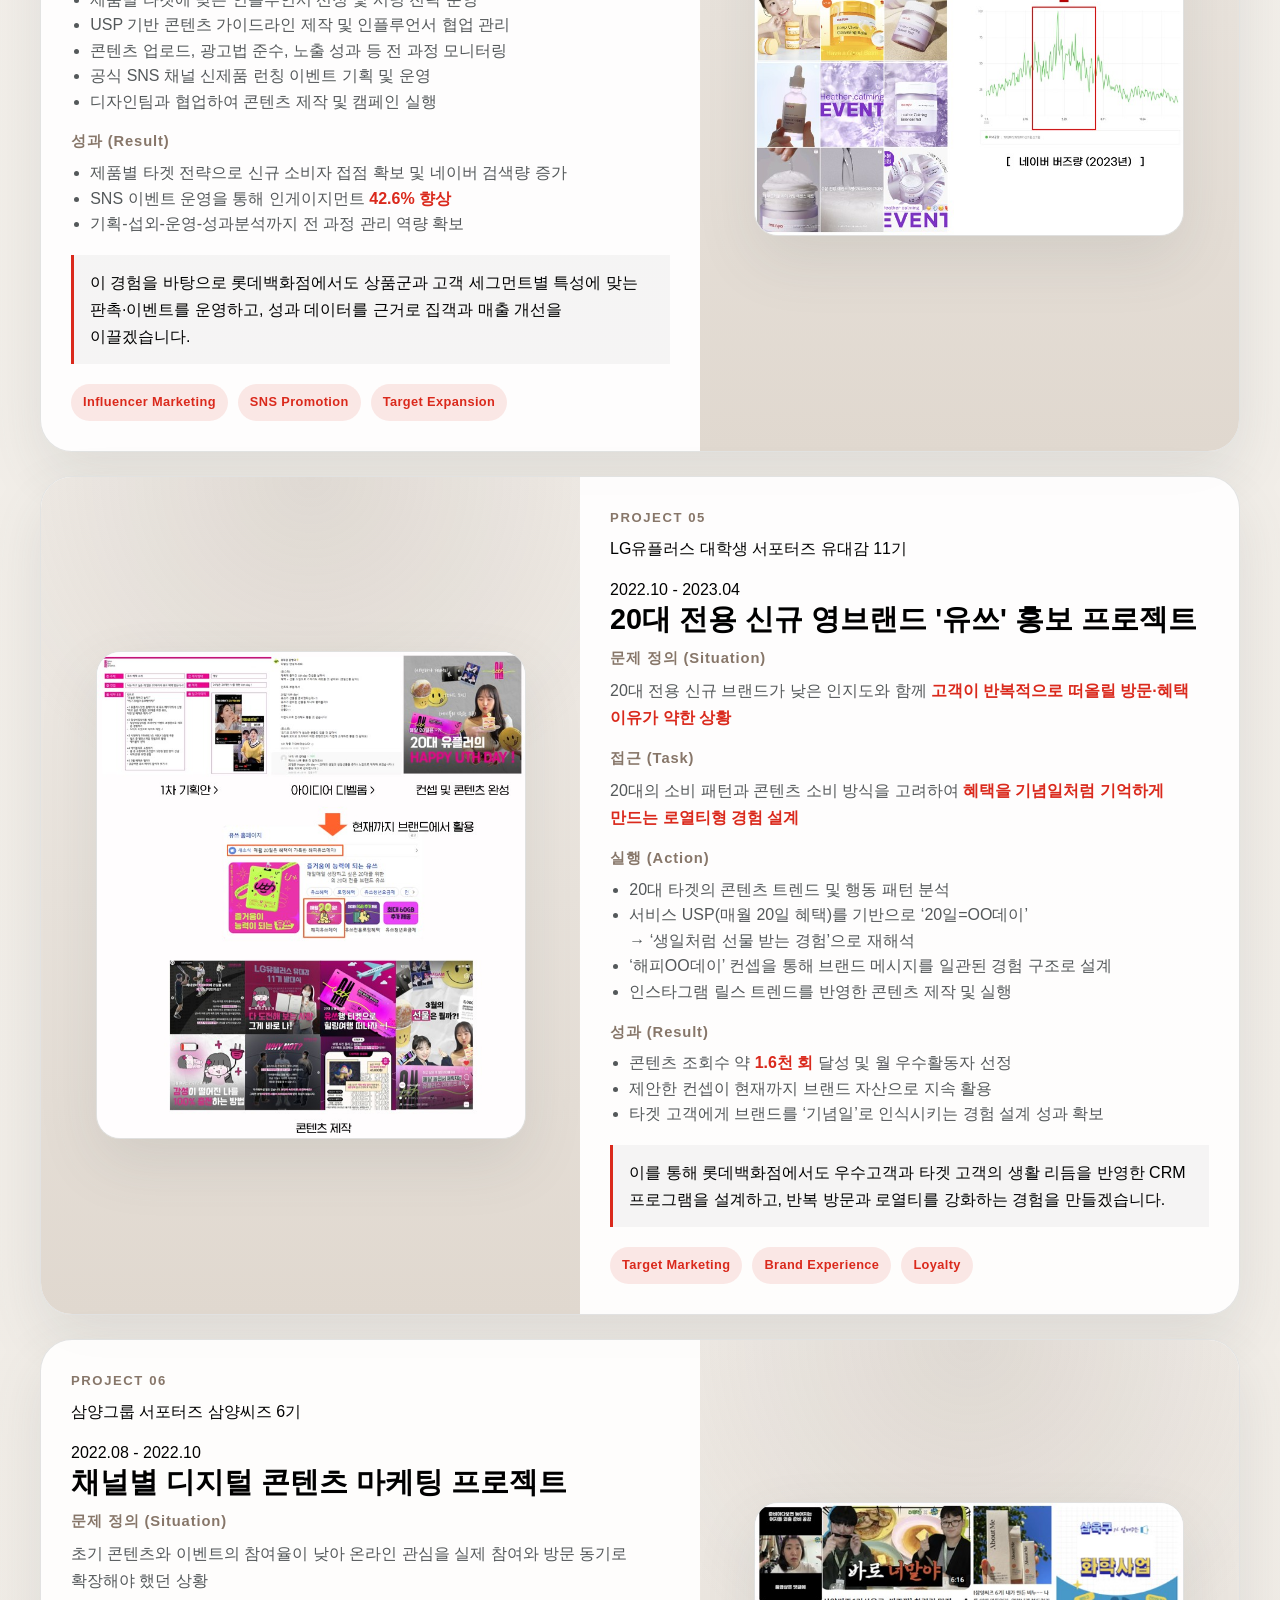
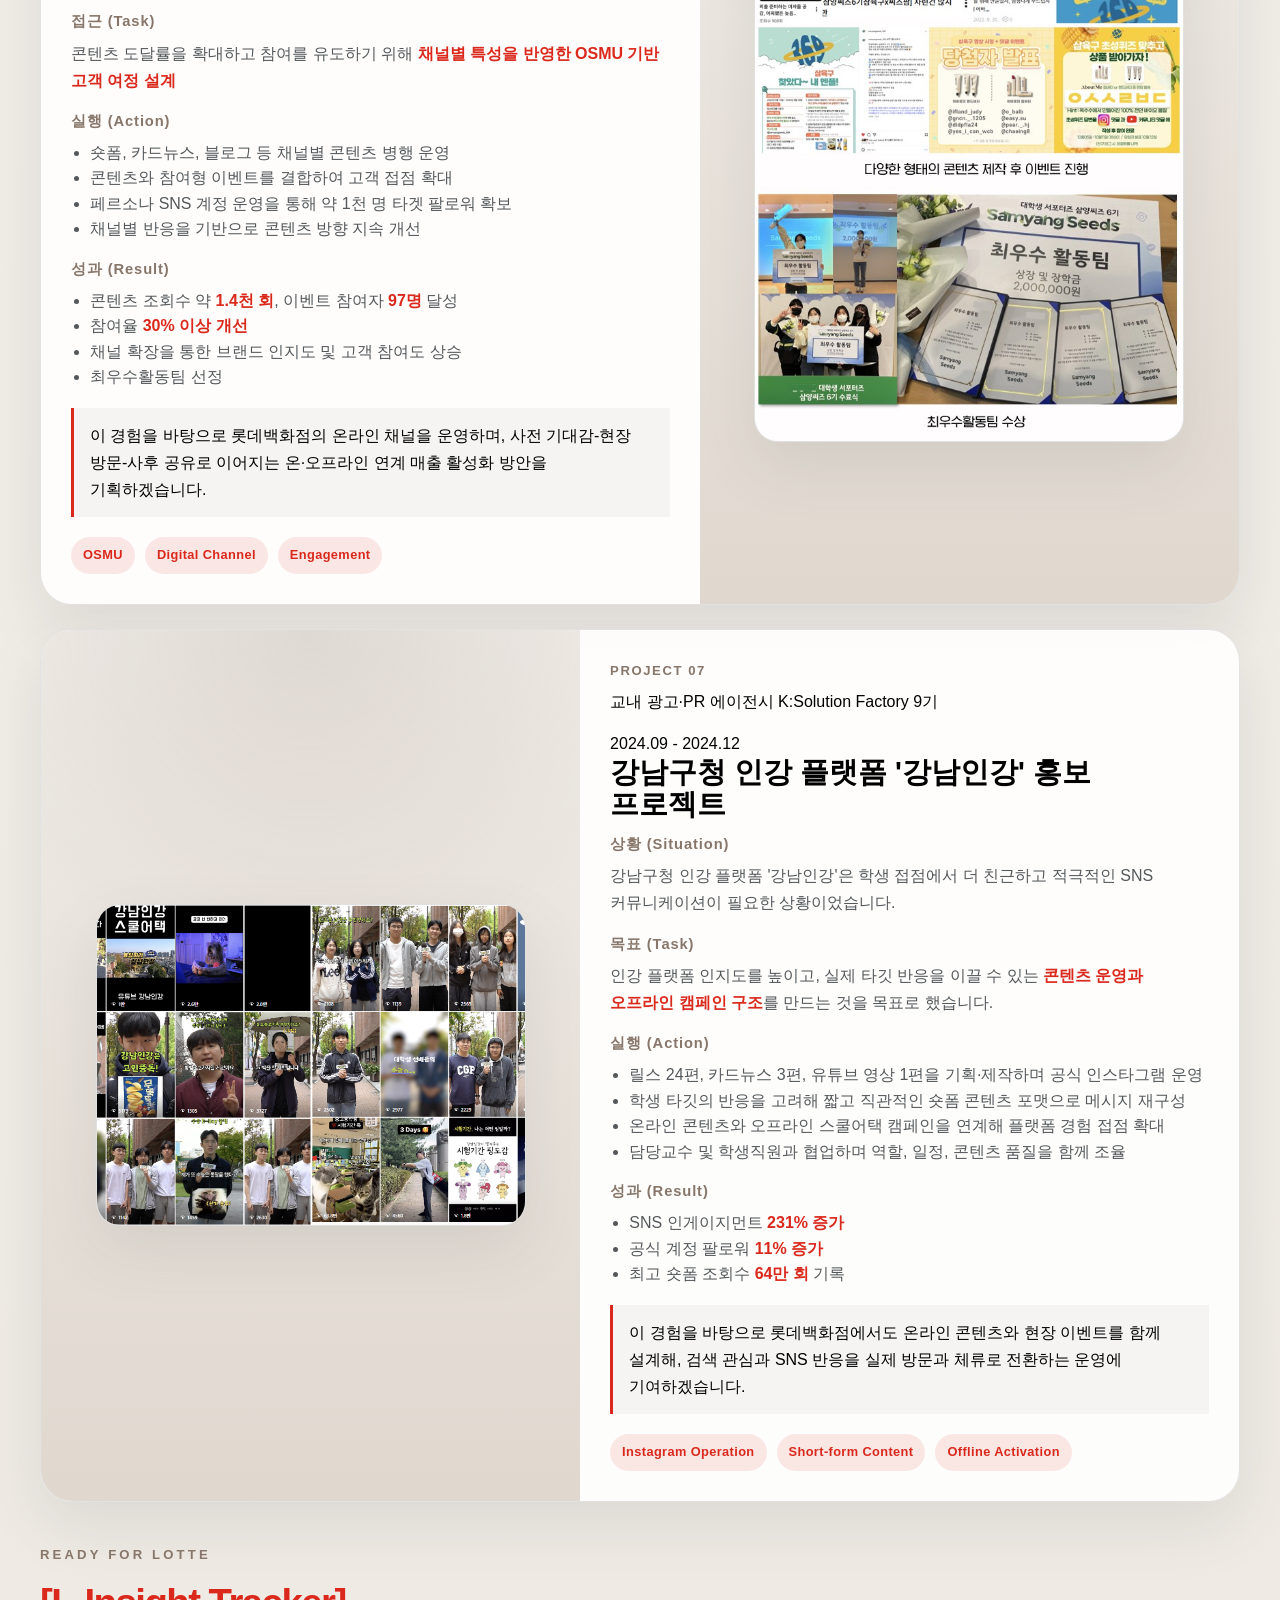
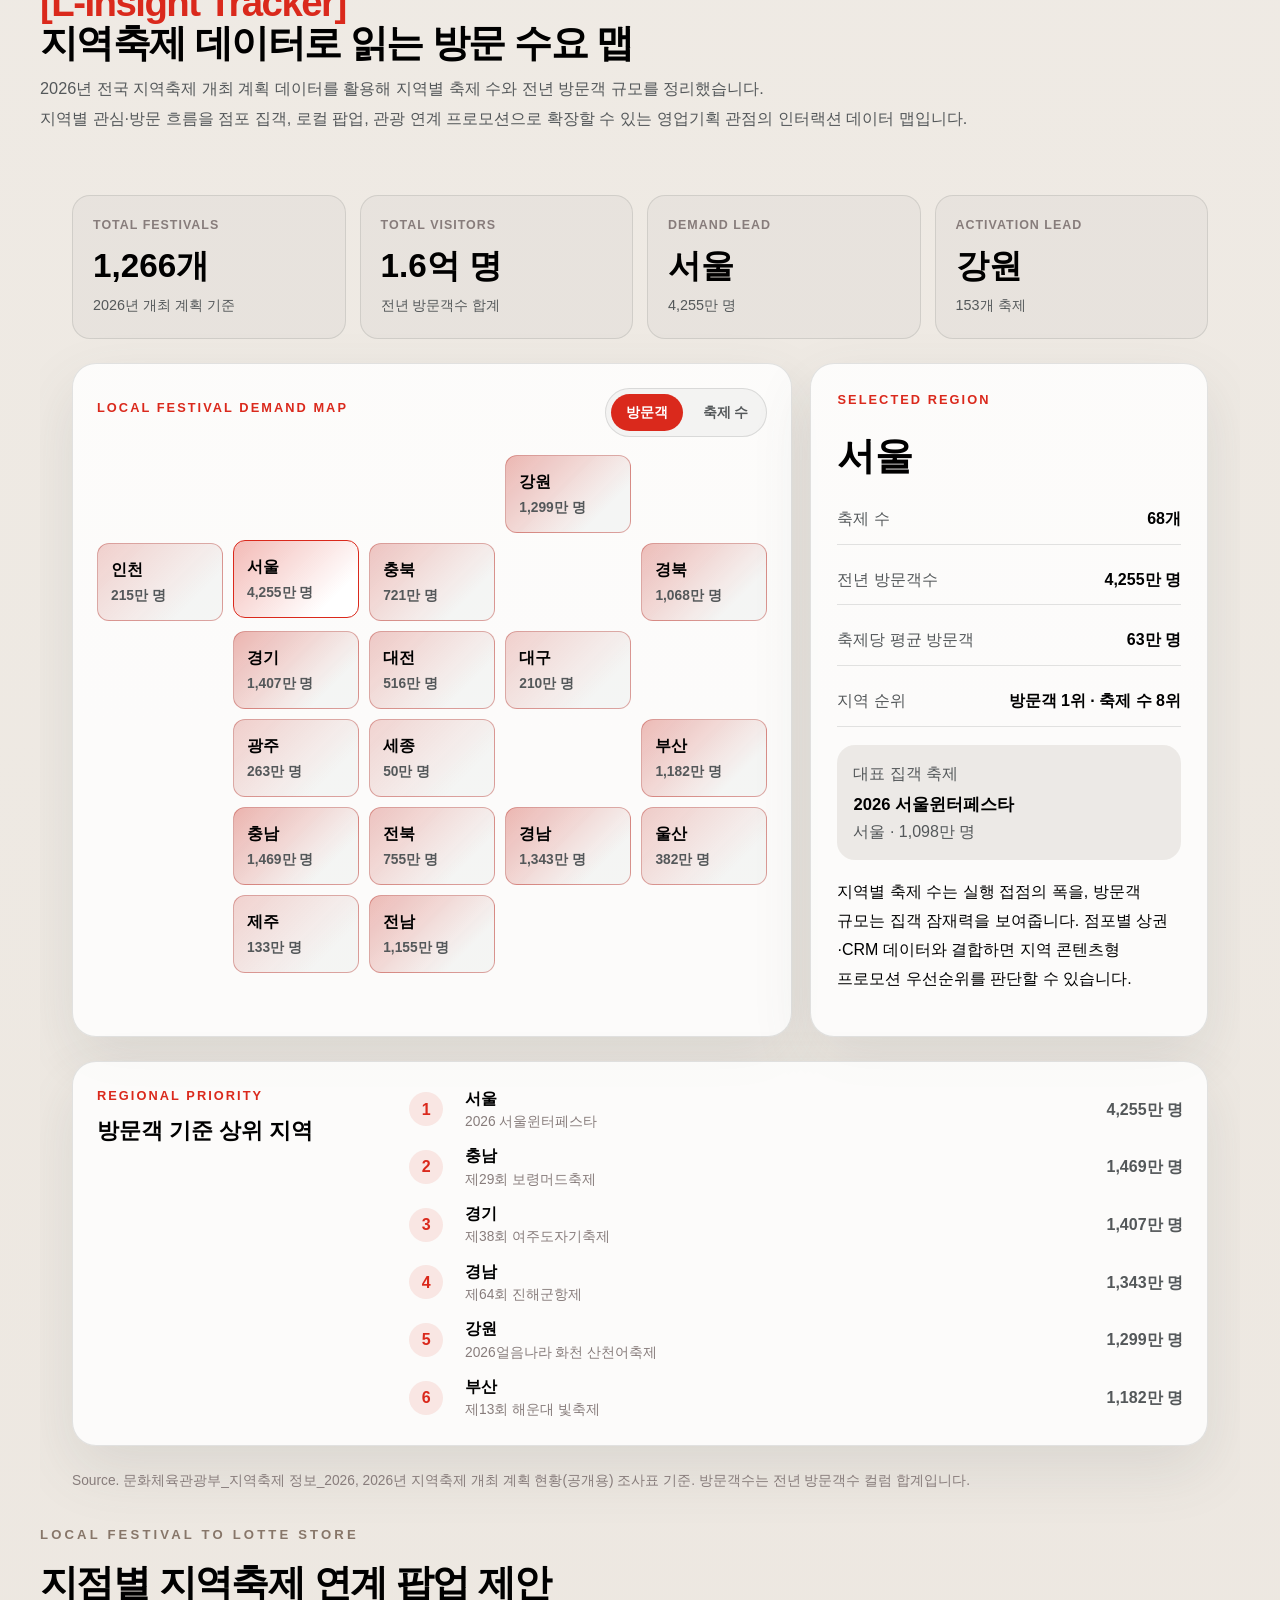
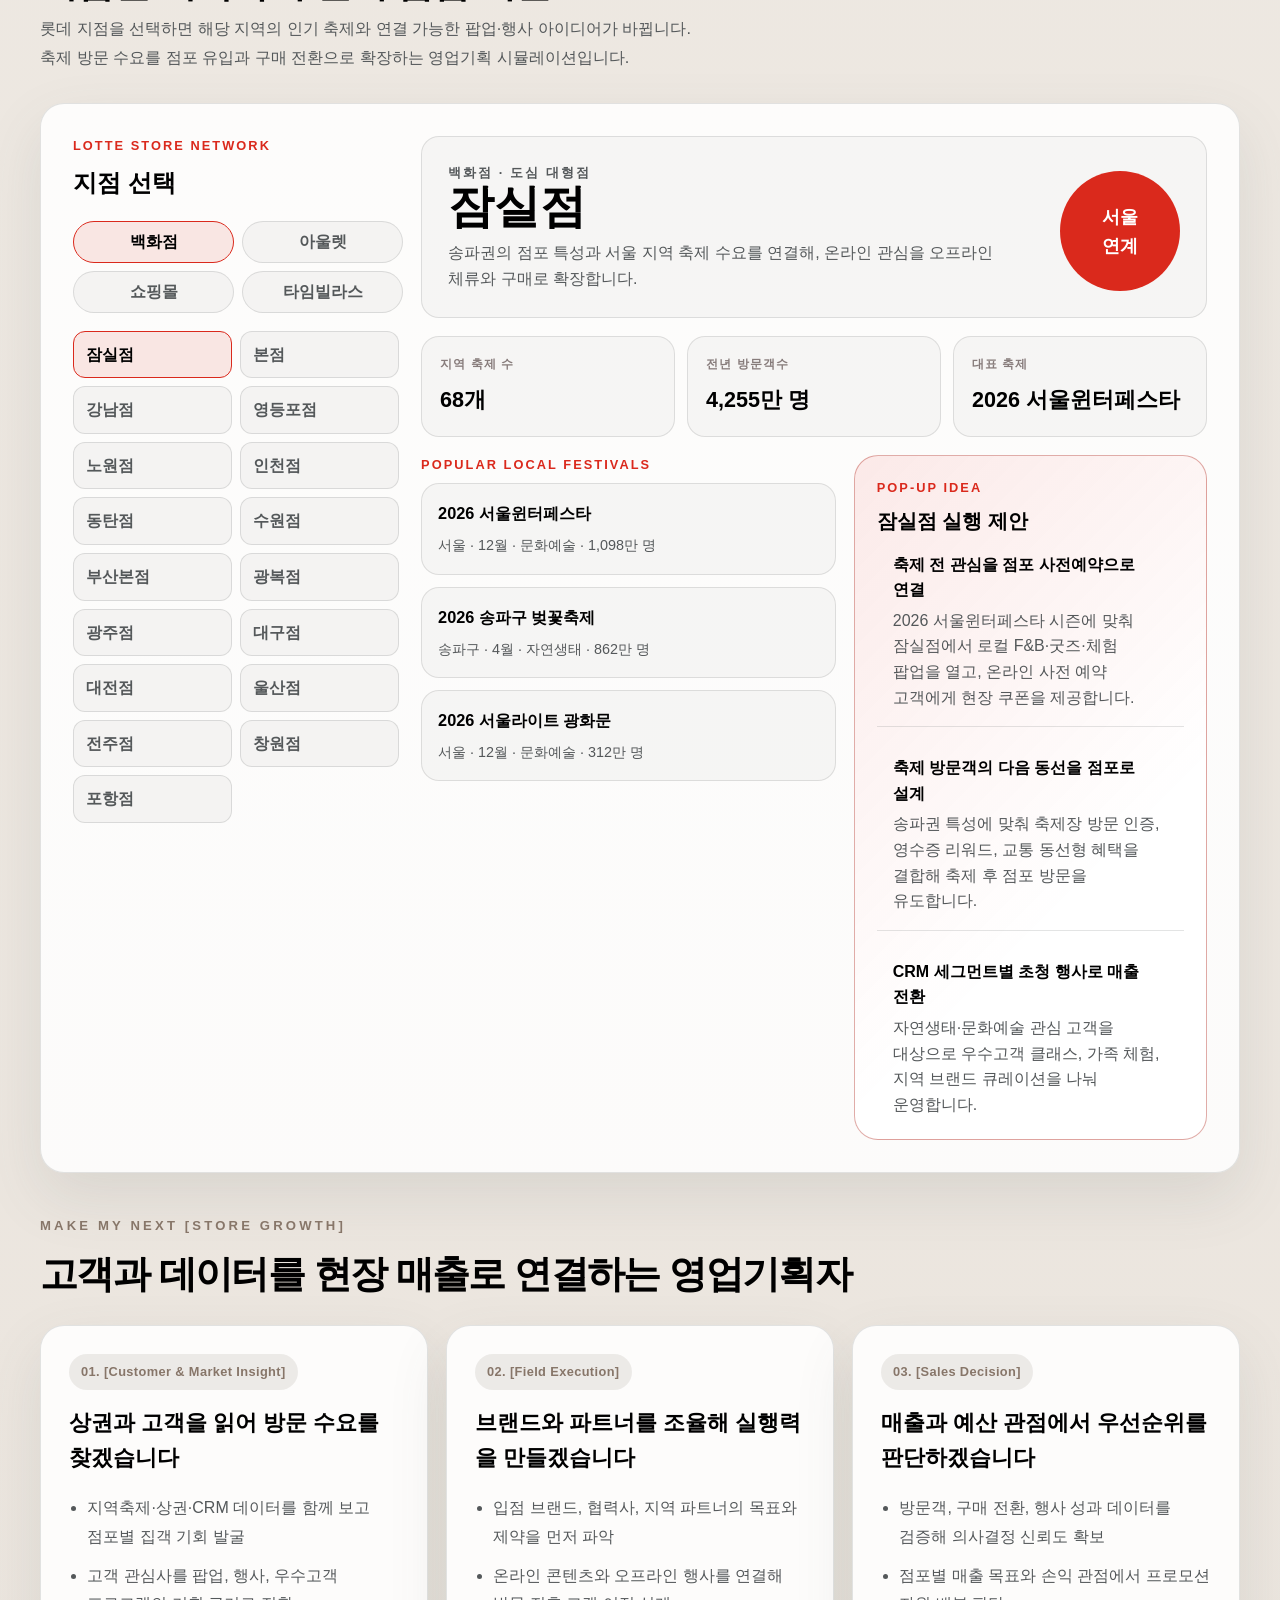
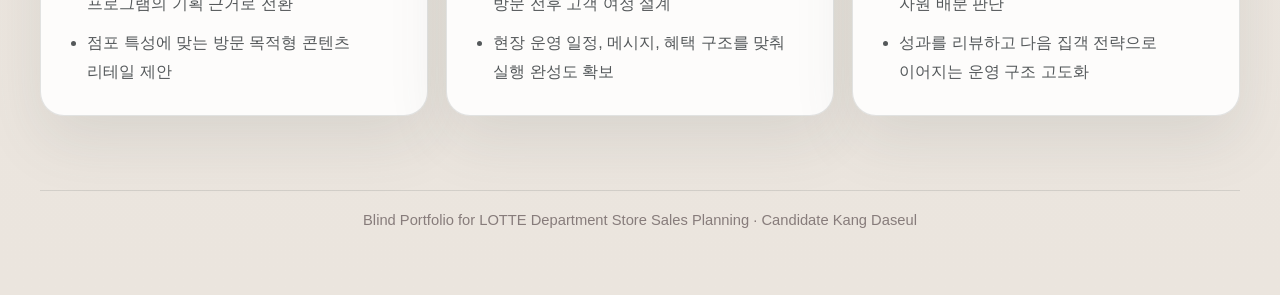
==== commit e51eb95f: "Update hero project button text" ====
--- a/index.html
+++ b/index.html
@@ -60,7 +60,7 @@
             <button class="hero-control" id="heroNext" type="button" aria-label="다음 키워드 보기">&gt;</button>
           </div>
           <div class="hero-actions">
-            <a class="button button-primary" href="#projects">영업기획 경험 보기</a>
+            <a class="button button-primary" href="#projects">프로젝트 경험 보기</a>
             <a class="button button-secondary button-tracker" href="#tracker">'L-Insight Tracker' 보기</a>
           </div>
           <div class="metric-strip">
--- a/styles.css
+++ b/styles.css
@@ -1942,62 +1942,564 @@
 
 @media print {
   @page {
-    margin: 14mm;
+    size: A4 portrait;
+    margin: 8mm;
+  }
+
+  *,
+  *::before,
+  *::after {
+    animation: none !important;
+    box-shadow: none !important;
+    text-shadow: none !important;
+    transition: none !important;
   }
 
   html,
   body {
+    width: auto;
+    margin: 0 !important;
     background: #fff !important;
     color: #111 !important;
+    font-size: 9pt;
+    line-height: 1.34;
     -webkit-print-color-adjust: exact;
     print-color-adjust: exact;
   }
 
+  body::before,
+  .site-header,
+  .theme-toggle,
+  .hero-controls,
+  .hero-actions,
+  .project-jump,
+  .image-modal {
+    display: none !important;
+  }
+
   .page-shell {
+    width: 100%;
     max-width: none;
     padding: 0;
   }
 
-  .site-header {
-    position: static;
-    top: auto;
-    margin-bottom: 16px;
-    box-shadow: none;
+  .section {
+    width: 100%;
+    margin: 0 !important;
+    padding: 0 !important;
+  }
+
+  [data-reveal] {
+    opacity: 1 !important;
+    transform: none !important;
   }
 
   .hero {
-    min-height: auto;
-    padding: 12px 0 32px;
-    align-items: start;
-  }
-
-  .theme-toggle,
-  .hero-controls,
-  .image-modal {
-    display: none !important;
-  }
-
+    display: block;
+    min-height: 0;
+  }
+
+  .hero-copy,
+  .profile-card,
   .project-card,
-  .fit-card,
-  .next-card,
-  .tracker-panel,
-  .profile-card {
+  .festival-tracker-panel,
+  .store-linker-panel,
+  .section-next {
+    width: 100%;
+    min-height: calc(297mm - 16mm);
+    margin: 0 !important;
+    padding: 7mm !important;
+    border: 1px solid #d8d8d8 !important;
+    border-radius: 6mm !important;
+    background: #fff !important;
+    color: #111 !important;
+    break-after: page;
+    page-break-after: always;
     break-inside: avoid;
     page-break-inside: avoid;
-    box-shadow: none;
-  }
-
-  .section-heading,
-  .project-visual,
+  }
+
+  .section-next {
+    min-height: auto;
+    break-after: auto;
+    page-break-after: auto;
+  }
+
+  .site-footer {
+    display: none !important;
+  }
+
+  .hero-copy {
+    display: grid;
+    align-content: center;
+    gap: 5mm;
+  }
+
+  .hero-copy::after {
+    display: none;
+  }
+
+  .eyebrow,
+  .next-kicker,
+  .project-meta,
+  .profile-label,
+  .profile-key,
+  .metric-kicker,
+  .next-label {
+    color: #7c6a51 !important;
+    font-size: 7.5pt !important;
+    letter-spacing: 0.12em !important;
+  }
+
+  .hero h1 {
+    margin: 0;
+    color: #222 !important;
+    font-size: 34pt;
+    line-height: 1.04;
+    letter-spacing: 0;
+  }
+
+  .hero-title-main,
+  .hero-title-keyword {
+    display: block;
+  }
+
+  .hero-title-keyword {
+    margin-top: 4mm;
+  }
+
+  .hero-bracket,
+  .hero-word {
+    color: #111 !important;
+    opacity: 1 !important;
+    transform: none !important;
+  }
+
+  .hero-subtitle {
+    max-width: none;
+    margin: 0;
+    color: #333 !important;
+    font-size: 12pt;
+  }
+
+  .metric-strip {
+    display: grid;
+    grid-template-columns: 1fr;
+    gap: 3mm;
+    margin: 0;
+  }
+
+  .metric-card,
+  .next-card,
+  .store-result-card,
+  .festival-stat,
+  .festival-map-card,
+  .festival-detail-card,
+  .festival-ranking-card,
+  .store-result-hero,
+  .store-festival-card,
+  .store-idea-panel {
+    border: 1px solid #dddddd !important;
+    border-radius: 4mm !important;
+    background: #fafafa !important;
+    color: #111 !important;
+  }
+
+  .metric-card {
+    min-height: 0;
+    padding: 4mm !important;
+  }
+
+  .metric-card strong,
+  .next-card h3,
+  .project-body h3,
+  .tracker-heading,
+  .section-heading h2,
+  .profile-intro h2,
+  .store-result-hero h3,
+  .festival-detail-card h3 {
+    color: #111 !important;
+    letter-spacing: 0;
+  }
+
+  .profile-panel {
+    display: block;
+    margin: 0 !important;
+  }
+
+  .profile-card {
+    display: grid;
+    align-content: start;
+    gap: 3.8mm;
+  }
+
+  .profile-hero {
+    display: grid;
+    grid-template-columns: 34mm 1fr;
+    gap: 5mm;
+    align-items: center;
+  }
+
+  .profile-avatar {
+    width: 34mm;
+    height: 44mm;
+  }
+
+  .profile-avatar img {
+    height: 100%;
+    object-fit: cover;
+  }
+
+  .profile-intro h2 {
+    margin: 1mm 0;
+    font-size: 24pt;
+  }
+
+  .profile-block {
+    display: grid;
+    grid-template-columns: 30mm 1fr;
+    gap: 4mm;
+    padding: 0 0 2.4mm;
+    border-bottom: 1px solid #e4e4e4;
+  }
+
+  .profile-timeline {
+    gap: 2mm;
+  }
+
+  .profile-timeline-item {
+    grid-template-columns: 26mm 1fr;
+    gap: 3mm;
+    padding-bottom: 2mm;
+  }
+
+  .profile-stack,
+  .project-tags {
+    display: flex;
+    flex-wrap: wrap;
+    gap: 2mm;
+  }
+
+  .profile-stack span,
+  .project-tags span {
+    border: 1px solid #ddd;
+    background: #f5f5f5 !important;
+    color: #333 !important;
+  }
+
+  .project-list {
+    display: block;
+  }
+
+  .project-card,
+  .project-card-reverse {
+    display: grid;
+    grid-template-columns: 40% 1fr;
+    gap: 6mm;
+    align-items: start;
+  }
+
+  .project-card-reverse .project-visual {
+    order: 0;
+  }
+
+  .project-card-reverse .project-body {
+    order: 1;
+  }
+
+  .project-frame {
+    min-height: 0 !important;
+    border-radius: 4mm !important;
+    border-color: #ddd !important;
+    background: #f8f8f8 !important;
+  }
+
+  .project-frame::after {
+    display: none;
+  }
+
+  .project-image {
+    width: 100%;
+    height: auto;
+    max-height: 96mm;
+    object-fit: contain;
+    background: #fff !important;
+  }
+
   .project-body {
-    break-inside: avoid;
-    page-break-inside: avoid;
-  }
-
-  .project-image {
-    max-height: 240px;
-    object-fit: contain;
-    background: #fff;
+    display: block;
+  }
+
+  .project-body h3 {
+    margin: 2mm 0 4mm;
+    font-size: 17pt;
+    line-height: 1.18;
+  }
+
+  .project-context {
+    margin: 1mm 0 3mm;
+    padding: 2.5mm 0;
+  }
+
+  .project-block {
+    margin-top: 3mm;
+  }
+
+  .project-block-title {
+    margin-bottom: 1mm;
+    color: #111 !important;
+    font-size: 9pt;
+  }
+
+  .project-block-copy,
+  .project-points,
+  .project-fit-note,
+  .tracker-description,
+  .next-points,
+  .store-festival-card span,
+  .store-idea-item,
+  .store-result-hero p {
+    color: #333 !important;
+    font-size: 8.4pt;
+    line-height: 1.34;
+  }
+
+  .project-points {
+    margin-top: 0;
+    padding-left: 4mm;
+  }
+
+  .project-points li + li,
+  .next-points li + li {
+    margin-top: 1.2mm;
+  }
+
+  .project-fit-note {
+    margin-top: 3mm;
+    padding-left: 3mm;
+    border-left: 2px solid #bbb;
+  }
+
+  .project-emphasis,
+  .festival-rank-number,
+  .festival-rank-value,
+  .festival-region-name,
+  .festival-region-value {
+    color: #111 !important;
+  }
+
+  .section-heading {
+    margin-bottom: 5mm !important;
+  }
+
+  #projects > .section-heading {
+    display: none !important;
+  }
+
+  .tracker-heading-line {
+    display: block;
+  }
+
+  .festival-tracker-panel {
+    gap: 4mm;
+    min-height: calc(297mm - 72mm);
+  }
+
+  .festival-overview {
+    grid-template-columns: repeat(4, 1fr);
+    gap: 2.5mm;
+  }
+
+  .festival-stat {
+    min-height: 0;
+    padding: 3mm !important;
+  }
+
+  .festival-stat strong {
+    margin-top: 1.5mm;
+    font-size: 14pt;
+  }
+
+  .festival-stat p,
+  .festival-source {
+    color: #555 !important;
+    font-size: 7.2pt;
+  }
+
+  .festival-workbench {
+    grid-template-columns: 1.2fr 0.8fr;
+    gap: 4mm;
+  }
+
+  .festival-map-card,
+  .festival-detail-card,
+  .festival-ranking-card {
+    padding: 4mm !important;
+  }
+
+  .festival-map-toolbar,
+  .festival-metric-toggle {
+    display: none;
+  }
+
+  .festival-map {
+    grid-template-columns: repeat(5, 1fr);
+    grid-auto-rows: 13mm;
+    gap: 1.5mm;
+    min-height: 0;
+  }
+
+  .festival-region {
+    min-height: 13mm;
+    padding: 2mm;
+    border-color: #ddd !important;
+    background: #fff !important;
+    color: #111 !important;
+    transform: none !important;
+  }
+
+  .festival-region-name {
+    font-size: 8pt;
+  }
+
+  .festival-region-value {
+    font-size: 7.2pt;
+  }
+
+  .festival-detail-card {
+    gap: 3mm;
+  }
+
+  .festival-detail-card h3 {
+    font-size: 18pt;
+  }
+
+  .festival-detail-metric {
+    padding: 1.8mm 0;
+  }
+
+  .festival-ranking-card {
+    grid-template-columns: 35mm 1fr;
+    gap: 4mm;
+  }
+
+  .festival-ranking-list {
+    gap: 1.8mm;
+  }
+
+  .festival-ranking-item {
+    grid-template-columns: 8mm 1fr 22mm;
+    gap: 2.5mm;
+  }
+
+  .festival-rank-number {
+    width: 7mm;
+    height: 7mm;
+    background: #eee !important;
+  }
+
+  .store-linker-panel {
+    grid-template-columns: 48mm 1fr;
+    gap: 5mm;
+    min-height: calc(297mm - 72mm);
+  }
+
+  .store-type-tabs {
+    grid-template-columns: 1fr;
+    gap: 1.5mm;
+  }
+
+  .store-button-list {
+    grid-template-columns: 1fr;
+    gap: 1.4mm;
+    max-height: none;
+    overflow: visible;
+  }
+
+  .store-type-tab,
+  .store-button {
+    min-height: 0;
+    padding: 1.8mm 2.2mm;
+    border-color: #ddd !important;
+    background: #fafafa !important;
+    color: #222 !important;
+    font-size: 8pt;
+  }
+
+  .store-type-tab:not(.is-active) {
+    display: none;
+  }
+
+  .store-button:not(.is-active) {
+    display: none;
+  }
+
+  .store-result-hero {
+    grid-template-columns: 1fr 24mm;
+    padding: 4mm !important;
+  }
+
+  .store-result-hero h3 {
+    font-size: 22pt;
+  }
+
+  .store-result-badge {
+    width: 22mm;
+    height: 22mm;
+    background: #eee !important;
+    color: #111 !important;
+    font-size: 8pt;
+  }
+
+  .store-result-metrics {
+    grid-template-columns: repeat(3, 1fr);
+    gap: 2.5mm;
+  }
+
+  .store-result-card {
+    padding: 3mm !important;
+  }
+
+  .store-result-card strong {
+    font-size: 11pt;
+  }
+
+  .store-result-grid {
+    grid-template-columns: 1fr 1fr;
+    gap: 4mm;
+  }
+
+  .store-festival-list,
+  .store-idea-list {
+    gap: 2mm;
+  }
+
+  .store-festival-card,
+  .store-idea-panel,
+  .store-idea-item {
+    padding: 3mm !important;
+  }
+
+  .store-idea-panel h4 {
+    margin-bottom: 2mm;
+    font-size: 13pt;
+  }
+
+  .next-grid {
+    display: grid;
+    grid-template-columns: 1fr;
+    gap: 4mm;
+  }
+
+  .next-card {
+    min-height: 0;
+    padding: 5mm !important;
+    break-after: auto;
+    page-break-after: auto;
+  }
+
+  .next-card h3 {
+    font-size: 15pt;
   }
 
   a {
